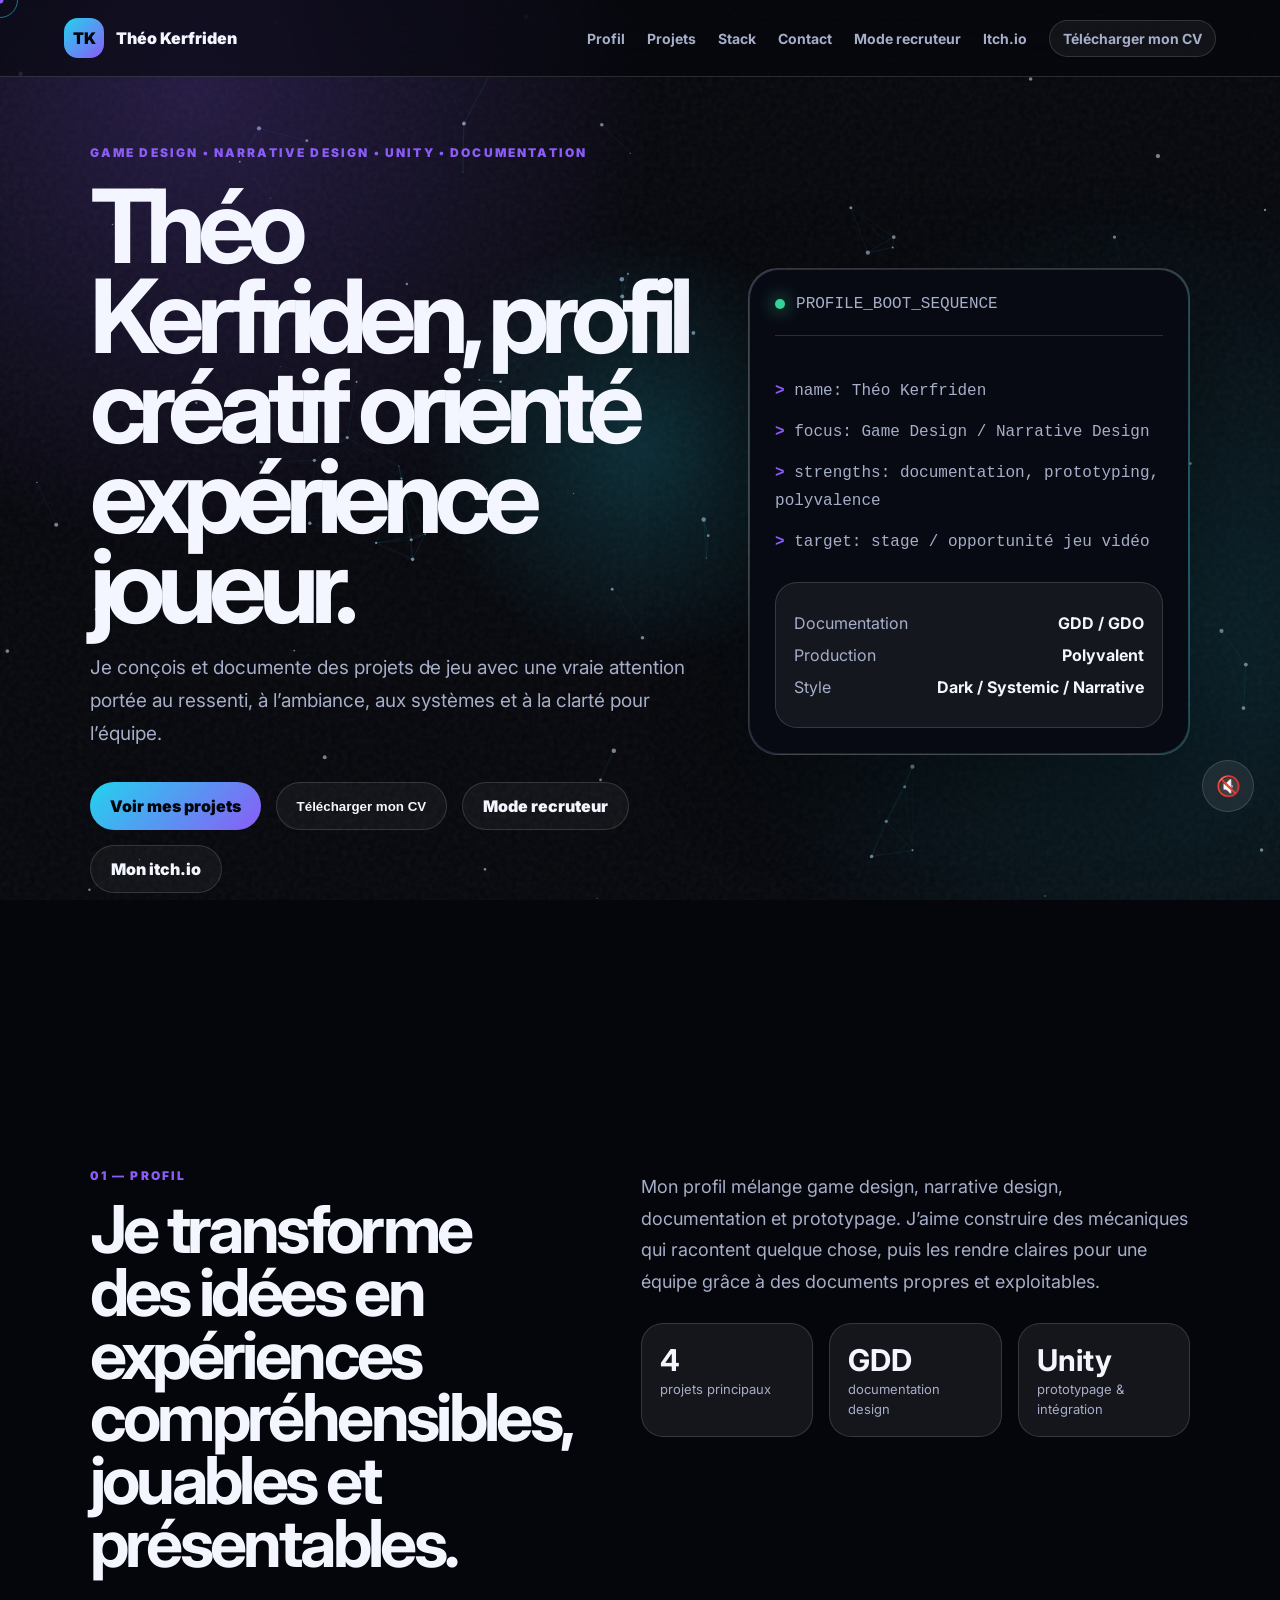
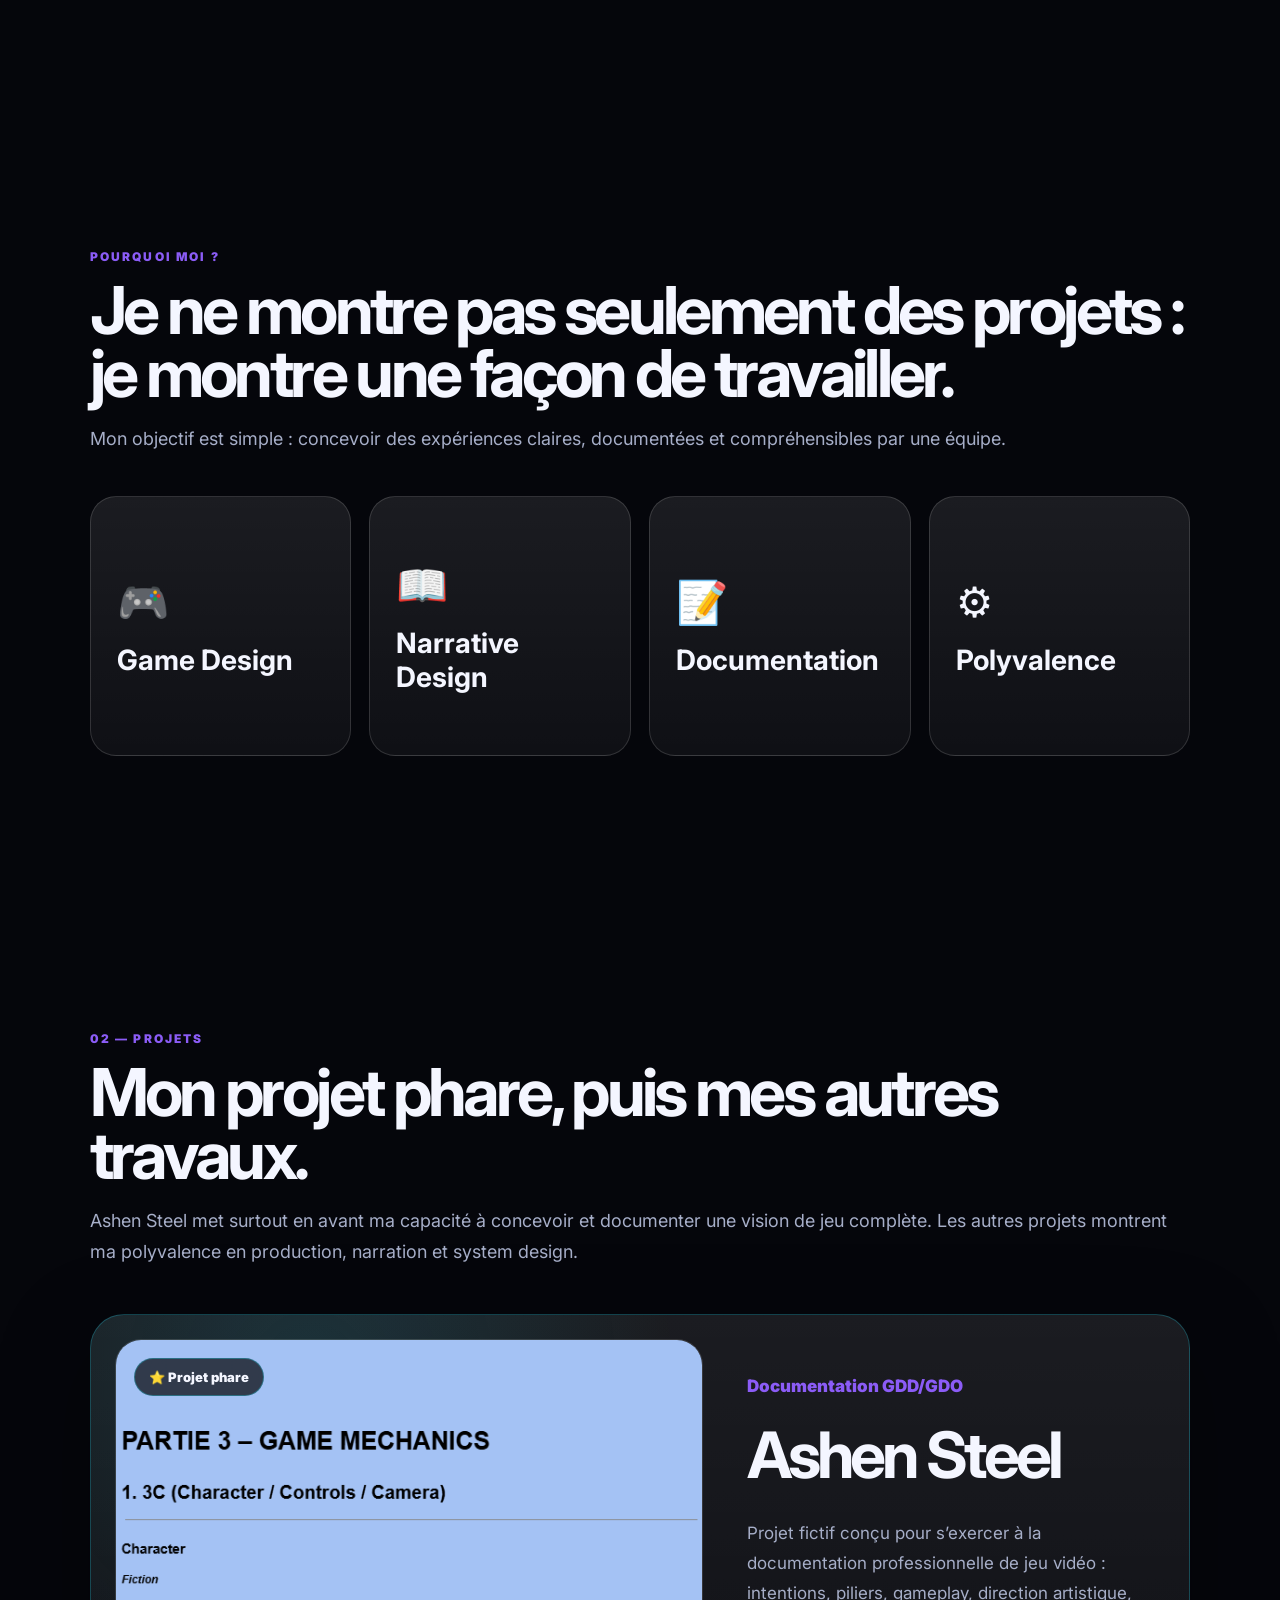
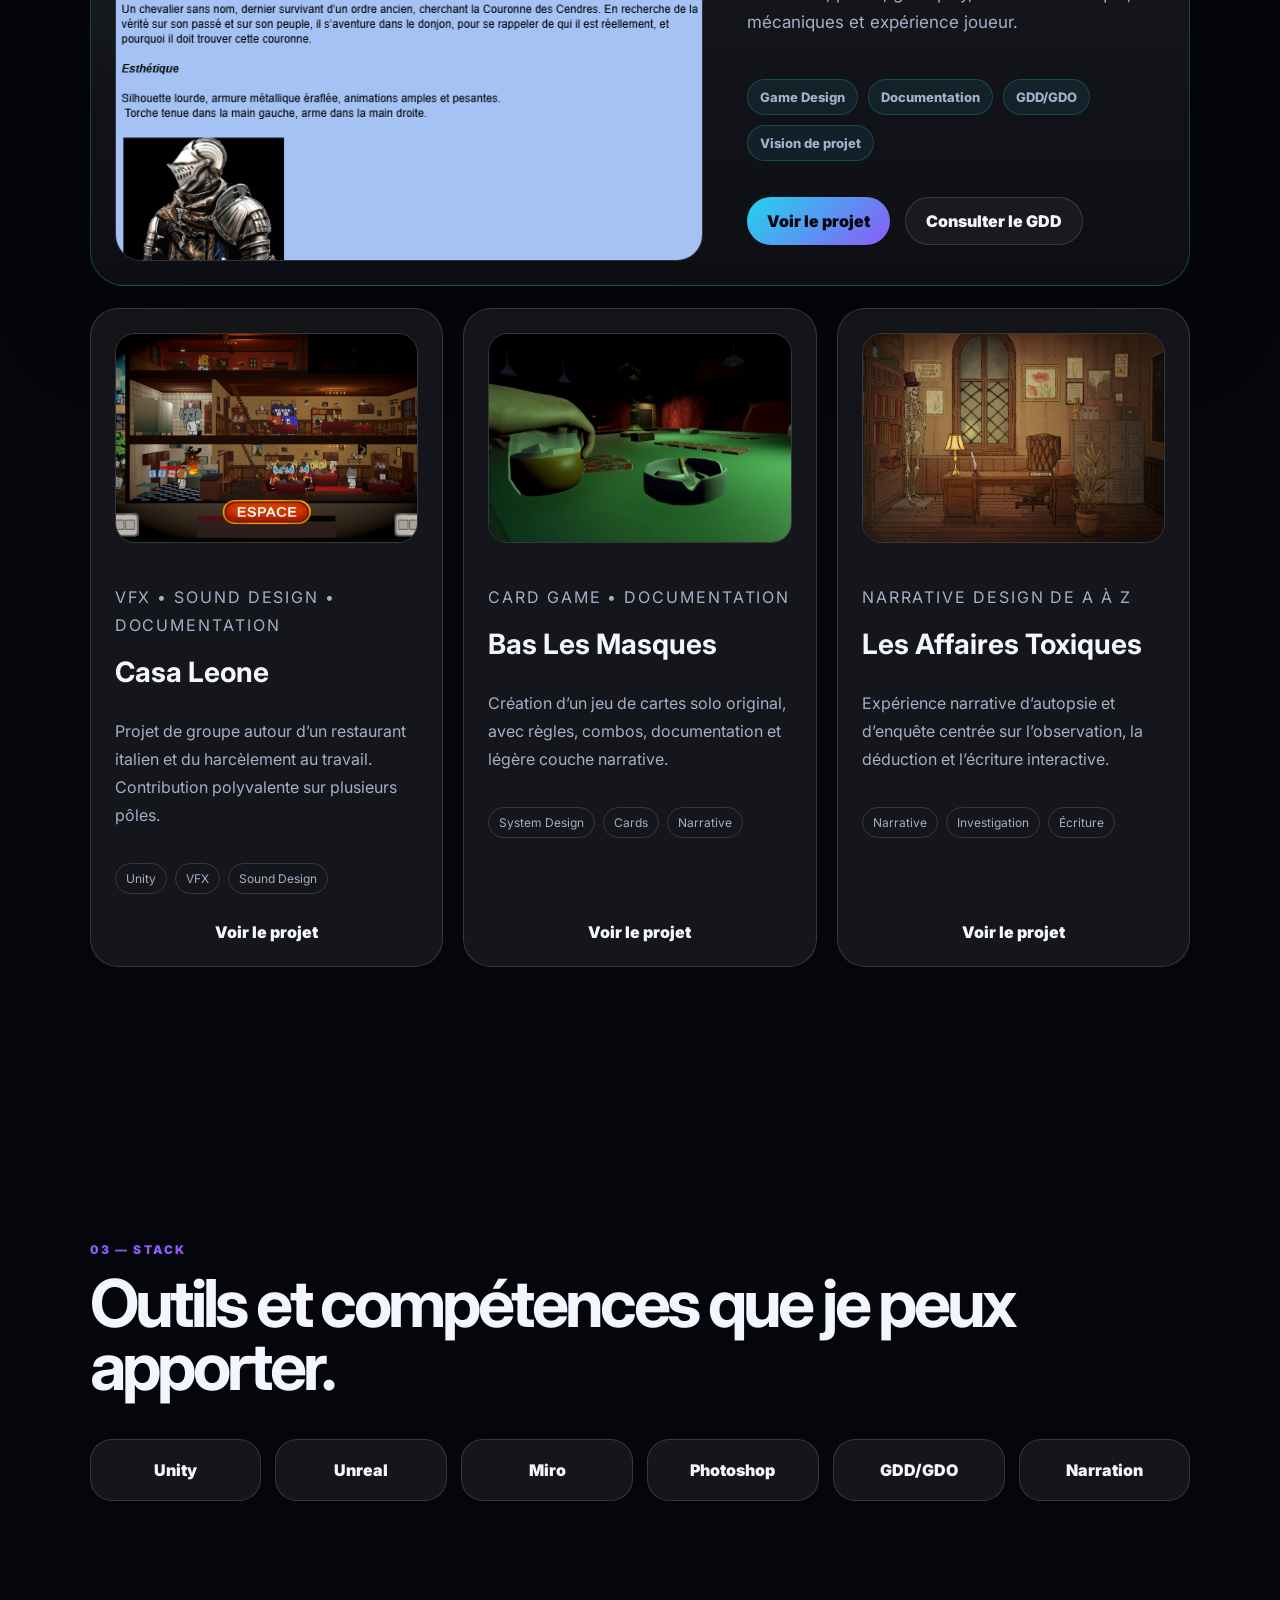
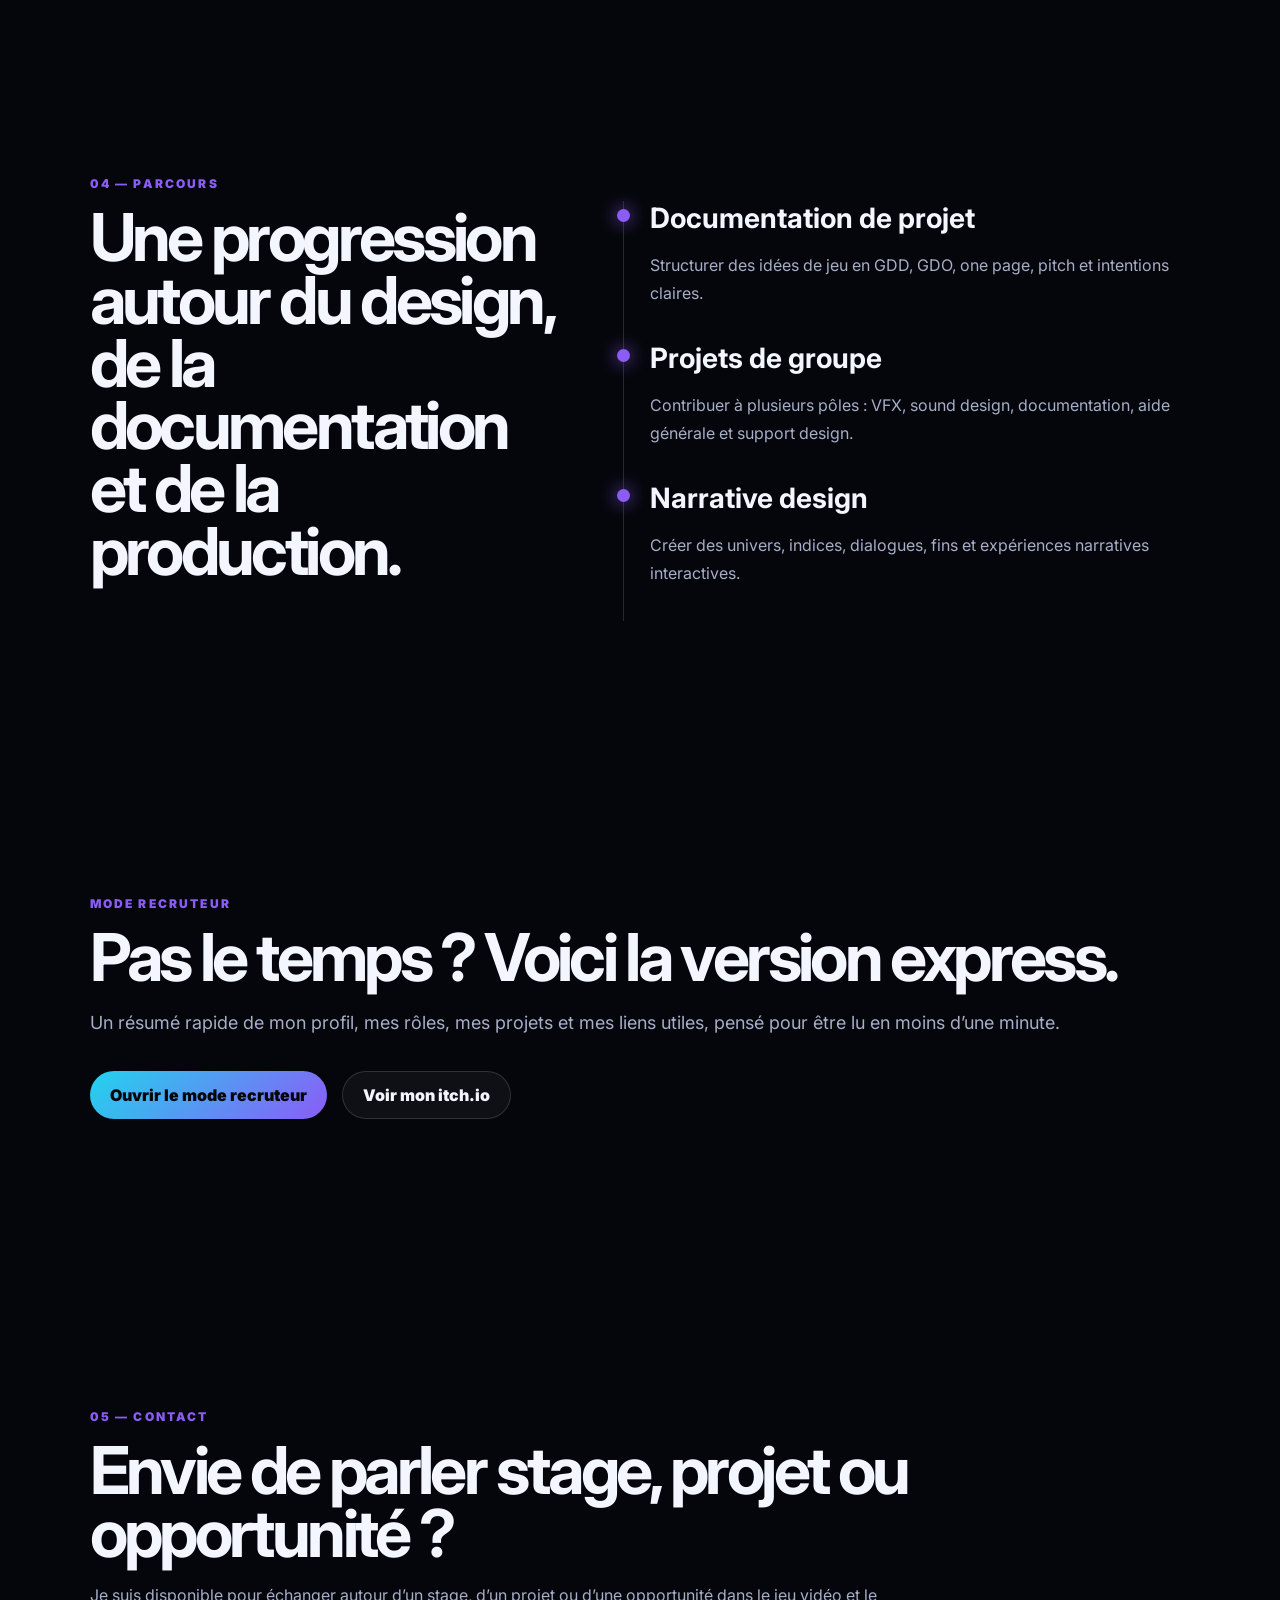
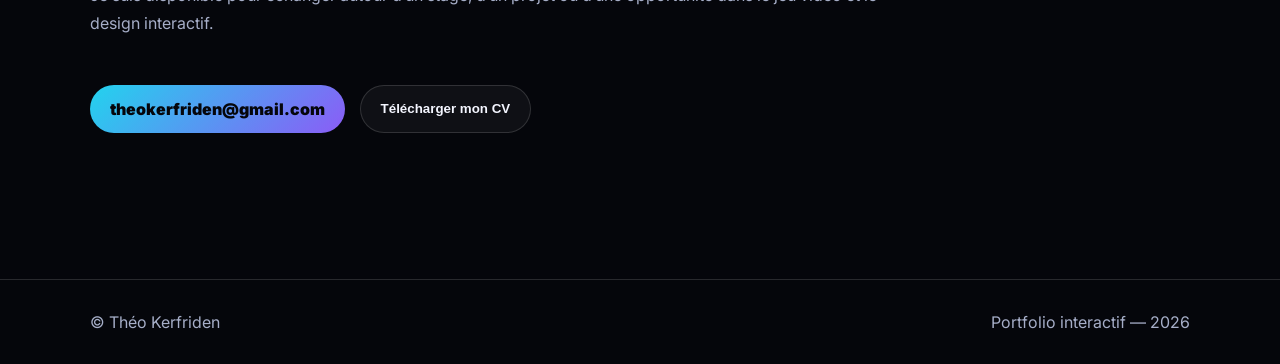
==== index.html @ 624a7104 "Add files via upload" ====
<!DOCTYPE html>
<html lang="fr">
<head>
  <meta charset="UTF-8"/>
  <meta name="viewport" content="width=device-width, initial-scale=1.0"/>
  <title>Théo Kerfriden — Portfolio Game Design</title>
  <link rel="stylesheet" href="style.css"/>
</head>
<body>
  <div class="boot-overlay">
    <div class="boot-box">
      <p class="boot-line">BOOTING PORTFOLIO...</p>
      <p class="boot-line">Loading projects...</p>
      <p class="boot-line">Loading documentation...</p>
      <p class="boot-line">Loading game design...</p>
      <h2>THÉO KERFRIDEN</h2>
    </div>
  </div>
  <canvas id="bg"></canvas><div class="noise"></div><div class="glow"></div>
  <div class="cursor-dot"></div><div class="cursor-ring"></div>
  <header class="navbar">
    <a class="brand" href="#top"><span class="brand-mark">TK</span><span>Théo Kerfriden</span></a>
    <nav>
      <a href="#about">Profil</a>
      <a href="#projects">Projets</a>
      <a href="index.html#stack">Stack</a>
      <a href="#contact">Contact</a>
      <a href="recruiter.html">Mode recruteur</a>
      <a href="https://dearpico.itch.io" target="_blank" rel="noopener">Itch.io</a>
      <a class="cv-pill magnetic" data-cv href="javascript:void(0)">Télécharger mon CV</a>
    </nav>
  </header>
  <main>
<section id="top" class="hero section">
  <div class="reveal">
    <p class="eyebrow">Game Design • Narrative Design • Unity • Documentation</p>
    <h1>Théo Kerfriden, profil créatif orienté expérience joueur.</h1>
    <p class="hero-text">Je conçois et documente des projets de jeu avec une vraie attention portée au ressenti, à l’ambiance, aux systèmes et à la clarté pour l’équipe.</p>
    <div class="actions">
      <a class="btn primary magnetic" href="#projects">Voir mes projets</a>
      <button class="btn ghost magnetic" data-cv>Télécharger mon CV</button>
      <a class="btn ghost magnetic" href="recruiter.html">Mode recruteur</a>
      <a class="btn ghost magnetic" href="https://dearpico.itch.io" target="_blank" rel="noopener">Mon itch.io</a>
    </div>
  </div>
  <aside class="hero-panel reveal">
    <div class="panel-content">
      <div class="panel-head"><span class="status"></span><span>PROFILE_BOOT_SEQUENCE</span></div>
      <div class="terminal">
        <p><b>&gt;</b> name: Théo Kerfriden</p>
        <p><b>&gt;</b> focus: Game Design / Narrative Design</p>
        <p><b>&gt;</b> strengths: documentation, prototyping, polyvalence</p>
        <p><b>&gt;</b> target: stage / opportunité jeu vidéo</p>
      </div>
      <div class="xp-card">
        <div class="xp-row"><span>Documentation</span><strong>GDD / GDO</strong></div>
        <div class="xp-row"><span>Production</span><strong>Polyvalent</strong></div>
        <div class="xp-row"><span>Style</span><strong>Dark / Systemic / Narrative</strong></div>
      </div>
    </div>
  </aside>
</section>

<section id="about" class="section split">
  <div class="reveal">
    <p class="eyebrow">01 — Profil</p>
    <h2>Je transforme des idées en expériences compréhensibles, jouables et présentables.</h2>
  </div>
  <div class="reveal">
    <p class="lead">Mon profil mélange game design, narrative design, documentation et prototypage. J’aime construire des mécaniques qui racontent quelque chose, puis les rendre claires pour une équipe grâce à des documents propres et exploitables.</p>
    <div class="stat-grid">
      <div class="stat"><strong>4</strong><span>projets principaux</span></div>
      <div class="stat"><strong>GDD</strong><span>documentation design</span></div>
      <div class="stat"><strong>Unity</strong><span>prototypage & intégration</span></div>
    </div>
  </div>
</section>


<section id="why-me" class="section">
  <div class="reveal">
    <p class="eyebrow">Pourquoi moi ?</p>
    <h2>Je ne montre pas seulement des projets : je montre une façon de travailler.</h2>
    <p class="lead">Mon objectif est simple : concevoir des expériences claires, documentées et compréhensibles par une équipe.</p>
  </div>

  <div class="why-grid">
    <article class="why-card reveal">
      <div class="why-front"><span>🎮</span><h3>Game Design</h3></div>
      <div class="why-back"><p>J’aime créer des mécaniques qui ont une intention claire et qui produisent une émotion chez le joueur.</p></div>
    </article>

    <article class="why-card reveal">
      <div class="why-front"><span>📖</span><h3>Narrative Design</h3></div>
      <div class="why-back"><p>Je construis des univers, des dialogues et des indices qui accompagnent naturellement la progression du joueur.</p></div>
    </article>

    <article class="why-card reveal">
      <div class="why-front"><span>📝</span><h3>Documentation</h3></div>
      <div class="why-back"><p>Une bonne idée doit pouvoir être comprise par toute une équipe. C’est pour ça que j’accorde beaucoup d’importance aux GDD, GDO et documents clairs.</p></div>
    </article>

    <article class="why-card reveal">
      <div class="why-front"><span>⚙️</span><h3>Polyvalence</h3></div>
      <div class="why-back"><p>Selon les besoins du projet, je peux aider en game design, narrative design, VFX, sound design, documentation ou support général.</p></div>
    </article>
  </div>
</section>


<section id="projects" class="section">
  <div class="reveal">
    <p class="eyebrow">02 — Projets</p>
    <h2>Mon projet phare, puis mes autres travaux.</h2>
    <p class="lead">Ashen Steel met surtout en avant ma capacité à concevoir et documenter une vision de jeu complète. Les autres projets montrent ma polyvalence en production, narration et system design.</p>
  </div>

  <div class="featured-project reveal">
    <div class="featured-img">
      <img src="assets/ashen-steel-real.png" alt="Aperçu Ashen Steel">
      <span class="featured-badge">⭐ Projet phare</span>
    </div>
    <div class="featured-content">
      <p class="project-role">Documentation GDD/GDO</p>
      <h3>Ashen Steel</h3>
      <p>Projet fictif conçu pour s’exercer à la documentation professionnelle de jeu vidéo : intentions, piliers, gameplay, direction artistique, mécaniques et expérience joueur.</p>
      <div class="featured-skills">
        <span>Game Design</span>
        <span>Documentation</span>
        <span>GDD/GDO</span>
        <span>Vision de projet</span>
      </div>
      <div class="actions">
        <a class="btn primary magnetic" href="projects/ashen-steel.html">Voir le projet</a>
        <a class="btn ghost magnetic" href="https://docs.google.com/document/d/1rggPiXTcussLAZMah241ooL0kE-piE_yaTrPBLrkFco/edit?usp=sharing" target="_blank" rel="noopener">Consulter le GDD</a>
      </div>
    </div>
  </div>

  <div class="secondary-project-grid">
    <a class="project-card tilt reveal" href="projects/casa-leone.html">
      <img src="assets/casa-leone-real.png" alt="Aperçu Casa Leone">
      <div class="project-card-body">
        <p class="role">VFX • Sound Design • Documentation</p>
        <h3>Casa Leone</h3>
        <p>Projet de groupe autour d’un restaurant italien et du harcèlement au travail. Contribution polyvalente sur plusieurs pôles.</p>
        <div class="tags"><span>Unity</span><span>VFX</span><span>Sound Design</span></div>
        <span class="btn mini">Voir le projet</span>
      </div>
    </a>

    <a class="project-card tilt reveal" href="projects/bas-les-masques.html">
      <img src="assets/bas-les-masques-real.png" alt="Aperçu Bas Les Masques">
      <div class="project-card-body">
        <p class="role">Card Game • Documentation</p>
        <h3>Bas Les Masques</h3>
        <p>Création d’un jeu de cartes solo original, avec règles, combos, documentation et légère couche narrative.</p>
        <div class="tags"><span>System Design</span><span>Cards</span><span>Narrative</span></div>
        <span class="btn mini">Voir le projet</span>
      </div>
    </a>

    <a class="project-card tilt reveal" href="projects/affaires-toxiques.html">
      <img src="assets/affaires-toxiques-real.png" alt="Aperçu Les Affaires Toxiques">
      <div class="project-card-body">
        <p class="role">Narrative Design de A à Z</p>
        <h3>Les Affaires Toxiques</h3>
        <p>Expérience narrative d’autopsie et d’enquête centrée sur l’observation, la déduction et l’écriture interactive.</p>
        <div class="tags"><span>Narrative</span><span>Investigation</span><span>Écriture</span></div>
        <span class="btn mini">Voir le projet</span>
      </div>
    </a>
  </div>
</section>


<section id="stack" class="section">
  <div class="reveal">
    <p class="eyebrow">03 — Stack</p>
    <h2>Outils et compétences que je peux apporter.</h2>
  </div>
  <div class="stack-grid reveal">
    <div class="stack-item">Unity</div><div class="stack-item">Unreal</div><div class="stack-item">Miro</div>
    <div class="stack-item">Photoshop</div><div class="stack-item">GDD/GDO</div><div class="stack-item">Narration</div>
  </div>
</section>

<section class="section split">
  <div class="reveal">
    <p class="eyebrow">04 — Parcours</p>
    <h2>Une progression autour du design, de la documentation et de la production.</h2>
  </div>
  <div class="timeline reveal">
    <div class="timeline-item"><h3>Documentation de projet</h3><p>Structurer des idées de jeu en GDD, GDO, one page, pitch et intentions claires.</p></div>
    <div class="timeline-item"><h3>Projets de groupe</h3><p>Contribuer à plusieurs pôles : VFX, sound design, documentation, aide générale et support design.</p></div>
    <div class="timeline-item"><h3>Narrative design</h3><p>Créer des univers, indices, dialogues, fins et expériences narratives interactives.</p></div>
  </div>
</section>


<section id="recruiter-preview" class="section recruiter-preview">
  <div class="reveal">
    <p class="eyebrow">Mode recruteur</p>
    <h2>Pas le temps ? Voici la version express.</h2>
    <p class="lead">Un résumé rapide de mon profil, mes rôles, mes projets et mes liens utiles, pensé pour être lu en moins d’une minute.</p>
    <div class="actions">
      <a class="btn primary magnetic" href="recruiter.html">Ouvrir le mode recruteur</a>
      <a class="btn ghost magnetic" href="https://dearpico.itch.io" target="_blank" rel="noopener">Voir mon itch.io</a>
    </div>
  </div>
</section>

<section id="contact" class="section contact reveal">
  <p class="eyebrow">05 — Contact</p>
  <h2>Envie de parler stage, projet ou opportunité ?</h2>
  <p>Je suis disponible pour échanger autour d’un stage, d’un projet ou d’une opportunité dans le jeu vidéo et le design interactif.</p>
  <div class="actions">
    <a class="btn primary magnetic" href="mailto:theokerfriden@gmail.com">theokerfriden@gmail.com</a>
    <button class="btn ghost magnetic" data-cv>Télécharger mon CV</button>
  </div>
</section>
</main>
  <footer class="footer"><span>© Théo Kerfriden</span><span>Portfolio interactif — 2026</span></footer>
  <button class="to-top magnetic" aria-label="Remonter en haut">↑</button>
  <script src="script.js"></script>
</body>
</html>
---- style.css ----
@import url('https://fonts.googleapis.com/css2?family=Inter:wght@400;500;700;800;900&display=swap');

:root{
  --bg:#05060b;
  --text:#f4f6ff;
  --muted:#a6aec8;
  --line:rgba(255,255,255,.14);
  --panel:rgba(255,255,255,.065);
  --panel2:rgba(255,255,255,.105);
  --accent:#8b5cf6;
  --accent2:#22d3ee;
}
*{box-sizing:border-box}
html{scroll-behavior:smooth}
body{
  margin:0;
  background:var(--bg);
  color:var(--text);
  font-family:Inter,system-ui,sans-serif;
  overflow-x:hidden;
}
body.loading main{opacity:0;transform:translateY(10px)}
main{transition:.45s ease}
#bg{position:fixed;inset:0;z-index:-3}
.noise{position:fixed;inset:0;z-index:-2;pointer-events:none;background-image:url("data:image/svg+xml,%3Csvg viewBox='0 0 200 200' xmlns='http://www.w3.org/2000/svg'%3E%3Cfilter id='n'%3E%3CfeTurbulence type='fractalNoise' baseFrequency='.85' numOctaves='3' stitchTiles='stitch'/%3E%3C/filter%3E%3Crect width='200' height='200' filter='url(%23n)' opacity='.35'/%3E%3C/svg%3E");opacity:.16;mix-blend-mode:screen}
.glow{position:fixed;inset:0;z-index:-1;pointer-events:none;background:radial-gradient(circle at var(--mx,50%) var(--my,50%),rgba(34,211,238,.18),transparent 28%),radial-gradient(circle at 15% 10%,rgba(139,92,246,.23),transparent 35%),radial-gradient(circle at 90% 70%,rgba(34,211,238,.14),transparent 35%)}
.cursor-dot,.cursor-ring{position:fixed;top:0;left:0;z-index:1000;pointer-events:none;transform:translate(-50%,-50%)}
.cursor-dot{width:7px;height:7px;border-radius:50%;background:var(--accent2)}
.cursor-ring{width:36px;height:36px;border-radius:50%;border:1px solid rgba(34,211,238,.55);transition:width .2s,height .2s,background .2s,border .2s}
.navbar{
  position:fixed;top:0;left:0;right:0;z-index:50;
  display:flex;justify-content:space-between;align-items:center;
  padding:18px clamp(20px,5vw,80px);
  background:rgba(5,6,11,.56);
  border-bottom:1px solid var(--line);
  backdrop-filter:blur(18px)
}
.brand{display:flex;align-items:center;gap:12px;font-weight:900;text-decoration:none;color:var(--text)}
.brand-mark{width:40px;height:40px;border-radius:14px;display:grid;place-items:center;background:linear-gradient(135deg,var(--accent),var(--accent2));color:#05060b}
.navbar nav{display:flex;gap:22px;align-items:center}
.navbar nav a{color:var(--muted);text-decoration:none;font-size:14px;font-weight:700}
.navbar nav a:hover{color:var(--text)}
.cv-pill{border:1px solid var(--line);border-radius:999px;padding:9px 13px!important;background:rgba(255,255,255,.05)}
.section{padding:130px clamp(20px,7vw,110px)}
.hero{min-height:100vh;display:grid;grid-template-columns:1.15fr .85fr;gap:60px;align-items:center;perspective:1200px}
.eyebrow{color:var(--accent2);letter-spacing:.18em;text-transform:uppercase;font-size:12px;font-weight:900}
h1{font-size:clamp(48px,8vw,108px);line-height:.88;letter-spacing:-.08em;margin:18px 0}
h2{font-size:clamp(34px,5.2vw,66px);line-height:.95;letter-spacing:-.055em;margin:0}
h3{font-size:28px;margin:0 0 12px}
p{color:var(--muted);line-height:1.75}
.hero-text{max-width:760px;font-size:19px}
.actions{display:flex;gap:15px;flex-wrap:wrap;margin-top:32px}
.btn{
  appearance:none;border:0;cursor:pointer;
  display:inline-flex;align-items:center;justify-content:center;gap:10px;
  min-height:48px;padding:13px 20px;border-radius:999px;
  text-decoration:none;font-weight:900;transition:.25s ease;
}
.btn.primary{background:linear-gradient(135deg,var(--accent),var(--accent2));color:#05060b}
.btn.ghost{border:1px solid var(--line);color:var(--text);background:rgba(255,255,255,.045)}
.btn:hover{transform:translateY(-3px)}
.hero-panel,.glass{
  border:1px solid var(--line);background:linear-gradient(180deg,rgba(255,255,255,.105),rgba(255,255,255,.045));
  box-shadow:0 30px 90px rgba(0,0,0,.42);backdrop-filter:blur(18px);border-radius:30px
}
.hero-panel{position:relative;overflow:hidden;padding:26px;min-height:430px;transform-style:preserve-3d}
.hero-panel:before{content:"";position:absolute;inset:-70%;background:conic-gradient(transparent,rgba(34,211,238,.27),transparent,rgba(139,92,246,.28),transparent);animation:spin 9s linear infinite}
.hero-panel:after{content:"";position:absolute;inset:1px;border-radius:29px;background:#080a13}
.panel-content{position:relative;z-index:2}
.panel-head{display:flex;align-items:center;gap:11px;border-bottom:1px solid var(--line);padding-bottom:22px;color:var(--muted);font-family:ui-monospace,monospace}
.status{width:10px;height:10px;border-radius:50%;background:#34d399;box-shadow:0 0 18px #34d399}
.terminal{padding-top:28px;font-family:ui-monospace,monospace}
.terminal p{margin:13px 0}.terminal b{color:var(--accent2)}
.xp-card{margin-top:26px;padding:18px;border-radius:22px;background:rgba(255,255,255,.055);border:1px solid var(--line)}
.xp-row{display:flex;justify-content:space-between;gap:20px;margin:12px 0;color:var(--muted)}
.xp-row strong{color:var(--text)}
.split{display:grid;grid-template-columns:.9fr 1.1fr;gap:70px;align-items:start}
.lead{font-size:18px}
.stat-grid{display:grid;grid-template-columns:repeat(3,1fr);gap:16px;margin-top:26px}
.stat{padding:18px;border-radius:22px;border:1px solid var(--line);background:var(--panel)}
.stat strong{font-size:30px;display:block}.stat span{color:var(--muted);font-size:13px}
.project-grid{display:grid;grid-template-columns:repeat(4,1fr);gap:20px;margin-top:46px}
.project-card{position:relative;overflow:hidden;min-height:430px;padding:24px;border-radius:28px;border:1px solid var(--line);background:var(--panel);text-decoration:none;color:var(--text);transition:.25s ease;transform-style:preserve-3d}
.project-card:hover{background:var(--panel2);border-color:rgba(34,211,238,.45)}
.project-card img{width:100%;height:145px;object-fit:cover;border-radius:20px;border:1px solid var(--line);margin-bottom:20px}
.project-role{color:var(--accent2);font-size:13px;font-weight:900}
.tags{display:flex;gap:8px;flex-wrap:wrap;margin-top:18px}
.tags span{font-size:12px;border:1px solid var(--line);padding:7px 10px;border-radius:999px;color:var(--muted)}
.stack-grid{display:grid;grid-template-columns:repeat(6,1fr);gap:14px;margin-top:42px}
.stack-item{padding:20px;border:1px solid var(--line);border-radius:22px;background:var(--panel);text-align:center;font-weight:900}
.timeline{margin-top:40px;border-left:1px solid var(--line);padding-left:26px}
.timeline-item{position:relative;margin:0 0 34px}.timeline-item:before{content:"";position:absolute;left:-33px;top:8px;width:13px;height:13px;border-radius:50%;background:var(--accent2);box-shadow:0 0 18px var(--accent2)}
.contact{min-height:70vh;display:flex;flex-direction:column;align-items:flex-start;justify-content:center;max-width:1000px}
.footer{display:flex;justify-content:space-between;gap:20px;padding:32px clamp(20px,7vw,110px);border-top:1px solid var(--line);color:var(--muted)}
.reveal{opacity:0;transform:translateY(28px);transition:opacity .75s ease,transform .75s ease}.reveal.visible{opacity:1;transform:translateY(0)}
.toast{position:fixed;left:50%;bottom:28px;z-index:2000;transform:translate(-50%,20px);opacity:0;background:#0b1020;border:1px solid var(--line);box-shadow:0 20px 60px rgba(0,0,0,.45);padding:14px 18px;border-radius:999px;color:var(--text);transition:.3s ease}.toast.show{opacity:1;transform:translate(-50%,0)}
.project-hero{min-height:88vh;display:grid;grid-template-columns:.9fr 1.1fr;gap:48px;align-items:center;padding-top:140px}
.project-hero img{width:100%;border-radius:32px;border:1px solid var(--line);box-shadow:0 30px 90px rgba(0,0,0,.42)}
.back{color:var(--muted);text-decoration:none;font-weight:800}
.info-grid{display:grid;grid-template-columns:.8fr 1.2fr;gap:30px;margin-top:38px}
.info-box{padding:24px;border-radius:26px;border:1px solid var(--line);background:var(--panel)}
.list{display:grid;gap:12px;margin:0;padding:0;list-style:none}.list li{padding:14px;border-radius:16px;background:rgba(255,255,255,.045);color:var(--muted);border:1px solid rgba(255,255,255,.09)}
.gallery{display:grid;grid-template-columns:repeat(3,1fr);gap:18px;margin-top:36px}.gallery img{width:100%;border-radius:24px;border:1px solid var(--line);cursor:pointer;transition:.2s}.gallery img:hover{transform:translateY(-4px);filter:brightness(1.15)}
.lightbox{position:fixed;inset:0;z-index:3000;background:rgba(0,0,0,.82);display:none;place-items:center;padding:30px}.lightbox.show{display:grid}.lightbox img{max-width:min(1100px,96vw);max-height:86vh;border-radius:26px;border:1px solid var(--line)}
@keyframes spin{to{transform:rotate(360deg)}}
@media(max-width:1050px){.hero,.split,.project-hero,.info-grid{grid-template-columns:1fr}.project-grid{grid-template-columns:repeat(2,1fr)}.stack-grid{grid-template-columns:repeat(3,1fr)}}
@media(max-width:680px){.navbar{position:absolute}.navbar nav{display:none}.section{padding:95px 20px}.project-grid,.stack-grid,.gallery,.stat-grid{grid-template-columns:1fr}.cursor-dot,.cursor-ring{display:none}.footer{flex-direction:column}h1{font-size:48px}}


/* V3 — stronger scroll entrance + back-to-top button */
.section:not(.hero){
  overflow:hidden;
}

.reveal{
  opacity:0;
  transform:translateY(70px) scale(.985);
  filter:blur(8px);
  transition:
    opacity .9s cubic-bezier(.16,1,.3,1),
    transform .9s cubic-bezier(.16,1,.3,1),
    filter .9s cubic-bezier(.16,1,.3,1);
  transition-delay:var(--delay,0ms);
}

.reveal.visible{
  opacity:1;
  transform:translateY(0) scale(1);
  filter:blur(0);
}

.project-card.reveal:nth-child(2),
.stack-item:nth-child(2){--delay:80ms}
.project-card.reveal:nth-child(3),
.stack-item:nth-child(3){--delay:160ms}
.project-card.reveal:nth-child(4),
.stack-item:nth-child(4){--delay:240ms}

.to-top{
  position:fixed;
  right:26px;
  bottom:26px;
  z-index:1200;
  width:52px;
  height:52px;
  border-radius:999px;
  border:1px solid var(--line);
  background:linear-gradient(135deg,rgba(139,92,246,.92),rgba(34,211,238,.92));
  color:#05060b;
  font-size:24px;
  font-weight:900;
  cursor:pointer;
  box-shadow:0 18px 45px rgba(0,0,0,.38);
  opacity:0;
  pointer-events:none;
  transform:translateY(18px) scale(.88);
  transition:opacity .25s ease, transform .25s ease, filter .25s ease;
}

.to-top.show{
  opacity:1;
  pointer-events:auto;
  transform:translateY(0) scale(1);
}

.to-top:hover{
  filter:brightness(1.15);
}

@media(max-width:680px){
  .to-top{
    right:18px;
    bottom:18px;
    width:48px;
    height:48px;
  }
}


/* V4 — boot, recruiter mode, docs, stronger project visuals */
.boot-overlay{
  position:fixed;
  inset:0;
  z-index:5000;
  display:grid;
  place-items:center;
  background:#05060b;
  animation:bootOut .8s ease 2.8s forwards;
}
.boot-box{
  width:min(620px,90vw);
  padding:34px;
  border:1px solid var(--line);
  border-radius:28px;
  background:rgba(255,255,255,.055);
  box-shadow:0 30px 90px rgba(0,0,0,.55);
  font-family:ui-monospace,monospace;
}
.boot-line{
  margin:10px 0;
  opacity:0;
  color:var(--accent2);
  animation:lineIn .35s ease forwards;
}
.boot-line:nth-child(2){animation-delay:.35s}
.boot-line:nth-child(3){animation-delay:.7s}
.boot-line:nth-child(4){animation-delay:1.05s}
.boot-box h2{
  margin-top:22px;
  opacity:0;
  animation:lineIn .5s ease 1.45s forwards;
}
@keyframes lineIn{to{opacity:1;transform:translateY(0)}from{opacity:0;transform:translateY(8px)}}
@keyframes bootOut{to{opacity:0;visibility:hidden;pointer-events:none}}

.project-card img{
  height:175px;
  filter:saturate(1.08) contrast(1.04);
}
.project-card:before,.mini-card:before{
  content:"";
  position:absolute;
  inset:0;
  background:radial-gradient(circle at var(--card-x,50%) var(--card-y,50%),rgba(255,255,255,.18),transparent 32%);
  opacity:0;
  transition:.2s;
  pointer-events:none;
}
.project-card:hover:before,.mini-card:hover:before{opacity:1}

.doc-grid{
  display:grid;
  grid-template-columns:repeat(2,minmax(0,1fr));
  gap:18px;
  margin-top:30px;
}
.doc-card{
  border:1px solid var(--line);
  background:var(--panel);
  border-radius:24px;
  padding:24px;
  text-decoration:none;
  color:var(--text);
  display:flex;
  flex-direction:column;
  gap:8px;
  align-items:flex-start;
  transition:.25s ease;
}
.doc-card span{font-size:34px}
.doc-card small{color:var(--muted)}
.doc-card:hover{transform:translateY(-4px);border-color:rgba(34,211,238,.45);background:var(--panel2)}
.doc-card.disabled{cursor:not-allowed;opacity:.65}

.recruiter-preview{
  min-height:55vh;
  display:flex;
  align-items:center;
}

.recruiter-page{
  padding-top:150px;
}
.recruiter-grid{
  display:grid;
  grid-template-columns:1fr 1fr;
  gap:24px;
  margin-top:44px;
}
.mini-projects{
  display:grid;
  grid-template-columns:repeat(4,1fr);
  gap:18px;
  margin-top:34px;
}
.mini-card{
  position:relative;
  overflow:hidden;
  border:1px solid var(--line);
  border-radius:24px;
  background:var(--panel);
  text-decoration:none;
  color:var(--text);
  transition:.25s ease;
}
.mini-card img{
  width:100%;
  height:150px;
  object-fit:cover;
  display:block;
}
.mini-card span{
  display:block;
  padding:16px;
  font-weight:900;
}
.mini-card:hover{
  transform:translateY(-5px);
  border-color:rgba(34,211,238,.45);
}

.sound-toggle{
  position:fixed;
  right:26px;
  bottom:88px;
  z-index:1200;
  width:52px;
  height:52px;
  border-radius:999px;
  border:1px solid var(--line);
  background:rgba(255,255,255,.08);
  color:var(--text);
  font-size:20px;
  cursor:pointer;
  backdrop-filter:blur(16px);
}

.egg{
  position:fixed;
  left:50%;
  top:24px;
  transform:translateX(-50%) translateY(-20px);
  z-index:2500;
  opacity:0;
  pointer-events:none;
  background:#0b1020;
  border:1px solid var(--line);
  border-radius:999px;
  padding:13px 18px;
  color:var(--text);
  box-shadow:0 20px 60px rgba(0,0,0,.45);
  transition:.3s ease;
}
.egg.show{opacity:1;transform:translateX(-50%) translateY(0)}

@media(max-width:1050px){
  .recruiter-grid,.mini-projects{grid-template-columns:1fr 1fr}
}
@media(max-width:680px){
  .doc-grid,.recruiter-grid,.mini-projects{grid-template-columns:1fr}
  .sound-toggle{right:18px;bottom:78px;width:48px;height:48px}
}


/* V4.1 — boot animation only once per browser session */
.boot-overlay.skip{
  display:none !important;
}


/* Simple V5 — clean selling portfolio */
:root{
  --accent:#22D3EE;
  --accent2:#8B5CF6;
}

.why-grid{
  display:grid;
  grid-template-columns:repeat(4,1fr);
  gap:18px;
  margin-top:42px;
}

.why-card{
  position:relative;
  min-height:260px;
  perspective:1000px;
  border:0;
  background:transparent;
}

.why-front,
.why-back{
  position:absolute;
  inset:0;
  border:1px solid var(--line);
  border-radius:26px;
  background:linear-gradient(180deg,rgba(255,255,255,.09),rgba(255,255,255,.045));
  backface-visibility:hidden;
  transition:transform .65s cubic-bezier(.16,1,.3,1), border-color .25s ease, background .25s ease;
  display:flex;
  flex-direction:column;
  justify-content:center;
  padding:26px;
}

.why-front span{
  font-size:42px;
  margin-bottom:16px;
}

.why-front h3{
  margin:0;
}

.why-back{
  transform:rotateY(180deg);
  background:linear-gradient(180deg,rgba(139,92,246,.11),rgba(255,255,255,.05));
}

.why-back p{
  color:var(--text);
  font-size:16px;
}

.why-card:hover .why-front{
  transform:rotateY(180deg);
  border-color:rgba(34,211,238,.45);
}

.why-card:hover .why-back{
  transform:rotateY(360deg);
  border-color:rgba(34,211,238,.45);
}

.gdd-premium{
  display:grid;
  grid-template-columns:1.2fr .8fr;
  gap:24px;
  align-items:center;
  border:1px solid rgba(214,179,106,.32);
  border-radius:32px;
  padding:34px;
  background:
    radial-gradient(circle at 15% 20%,rgba(34,211,238,.16),transparent 34%),
    linear-gradient(180deg,rgba(255,255,255,.09),rgba(255,255,255,.04));
}

.premium-doc{
  min-height:220px;
  justify-content:center;
  background:rgba(34,211,238,.08);
  border-color:rgba(214,179,106,.35);
}

.premium-doc strong{
  font-size:24px;
}

.project-skills .info-box,
.more-on-itch .reveal{
  border:1px solid var(--line);
  border-radius:28px;
  padding:28px;
  background:var(--panel);
}

.more-on-itch{
  min-height:45vh;
}

.project-docs .doc-grid{
  margin-bottom:0;
}

.gallery,
.lightbox{
  display:none !important;
}

@media(max-width:1050px){
  .why-grid,
  .gdd-premium{
    grid-template-columns:1fr 1fr;
  }
}

@media(max-width:680px){
  .why-grid,
  .gdd-premium{
    grid-template-columns:1fr;
  }
}

.project-card{
transition:.3s ease;
}
.project-card:hover{
transform:translateY(-8px);
box-shadow:0 25px 70px rgba(0,0,0,.45);
border-color:rgba(34,211,238,.35);
}
.project-card img{
height:220px;
}
.project-card-body{
display:flex;
flex-direction:column;
height:calc(100% - 220px);
}
.project-card .mini{
margin-top:auto;
}
.role{
text-transform:uppercase;
letter-spacing:.12em;
}


/* V5.2 — featured Ashen Steel project layout */
.featured-project{
  display:grid;
  grid-template-columns:1.15fr .85fr;
  gap:28px;
  margin-top:46px;
  border:1px solid rgba(34,211,238,.26);
  border-radius:34px;
  background:
    radial-gradient(circle at 20% 10%,rgba(34,211,238,.13),transparent 36%),
    linear-gradient(180deg,rgba(255,255,255,.09),rgba(255,255,255,.04));
  padding:24px;
  box-shadow:0 30px 90px rgba(0,0,0,.35);
  overflow:hidden;
}

.featured-img{
  position:relative;
  min-height:430px;
  border-radius:26px;
  overflow:hidden;
  border:1px solid var(--line);
}

.featured-img img{
  width:100%;
  height:100%;
  object-fit:cover;
  display:block;
  transition:transform .45s ease, filter .45s ease;
}

.featured-project:hover .featured-img img{
  transform:scale(1.04);
  filter:saturate(1.12) contrast(1.05);
}

.featured-badge{
  position:absolute;
  top:18px;
  left:18px;
  display:inline-flex;
  align-items:center;
  gap:8px;
  padding:10px 14px;
  border-radius:999px;
  background:rgba(5,6,11,.72);
  border:1px solid rgba(34,211,238,.34);
  backdrop-filter:blur(14px);
  color:var(--text);
  font-weight:900;
  font-size:13px;
}

.featured-content{
  display:flex;
  flex-direction:column;
  justify-content:center;
  padding:16px;
}

.featured-content h3{
  font-size:clamp(42px,5vw,72px);
  line-height:.9;
  letter-spacing:-.06em;
  margin:8px 0 18px;
}

.featured-content p{
  font-size:17px;
}

.featured-skills{
  display:flex;
  flex-wrap:wrap;
  gap:10px;
  margin:24px 0 4px;
}

.featured-skills span{
  padding:9px 12px;
  border-radius:999px;
  background:rgba(34,211,238,.08);
  border:1px solid rgba(34,211,238,.22);
  color:var(--muted);
  font-size:13px;
  font-weight:800;
}

.secondary-project-grid{
  display:grid;
  grid-template-columns:repeat(3,1fr);
  gap:20px;
  margin-top:22px;
}

.secondary-project-grid .project-card{
  min-height:500px;
}

.secondary-project-grid .project-card img{
  height:210px;
}

@media(max-width:1050px){
  .featured-project{
    grid-template-columns:1fr;
  }
  .featured-img{
    min-height:320px;
  }
  .secondary-project-grid{
    grid-template-columns:1fr;
  }
}
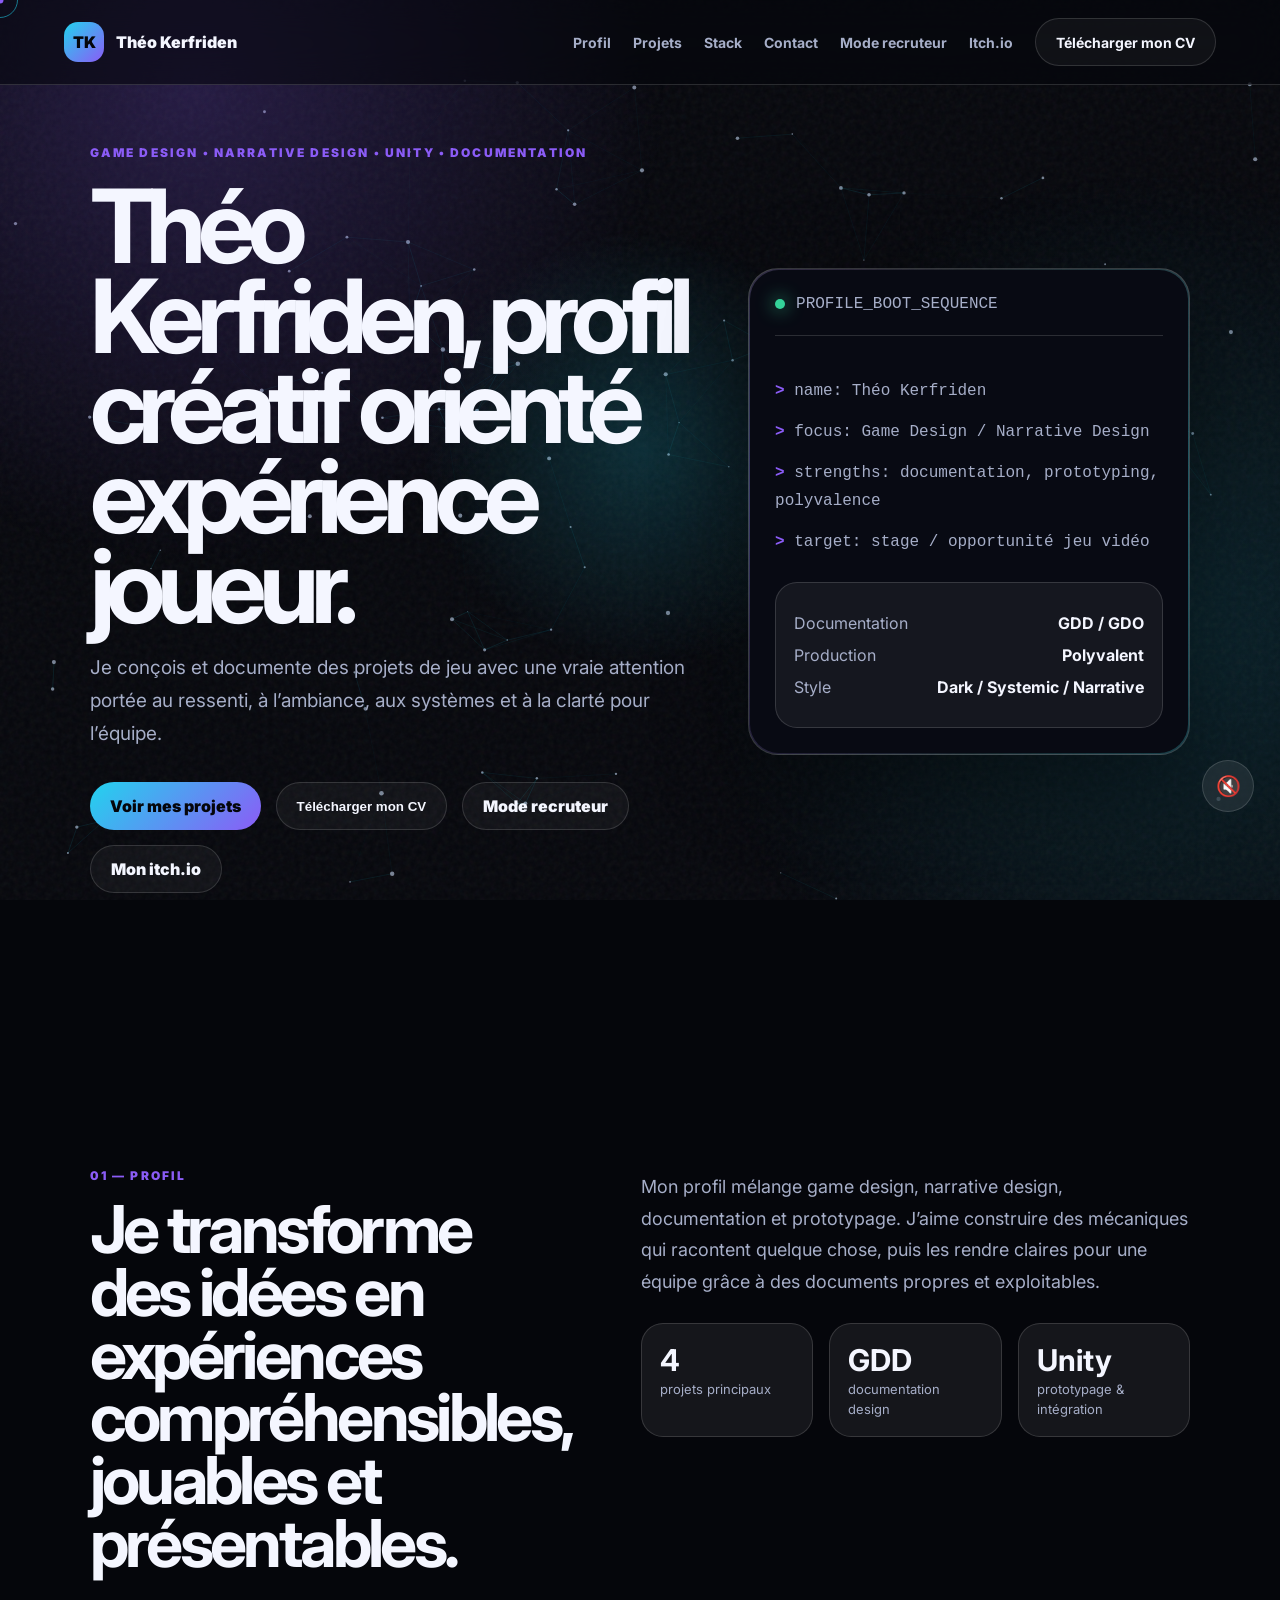
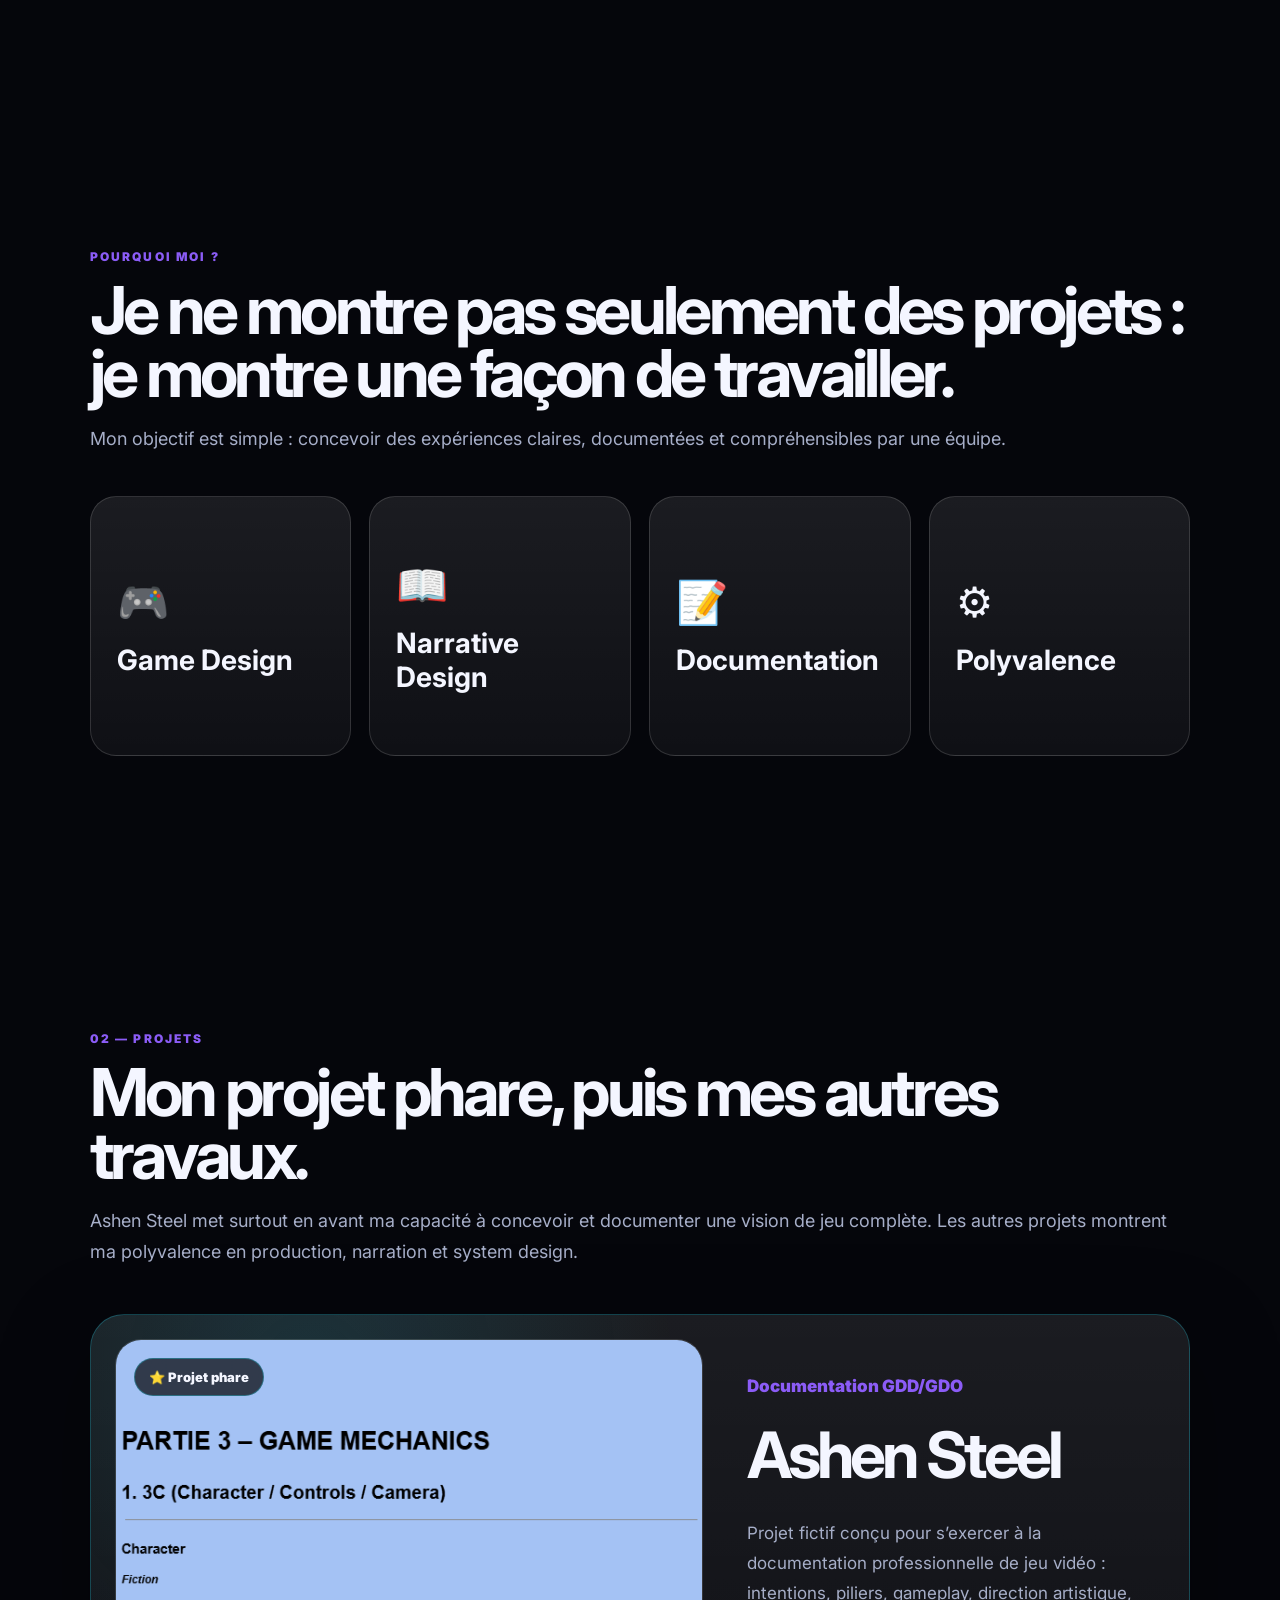
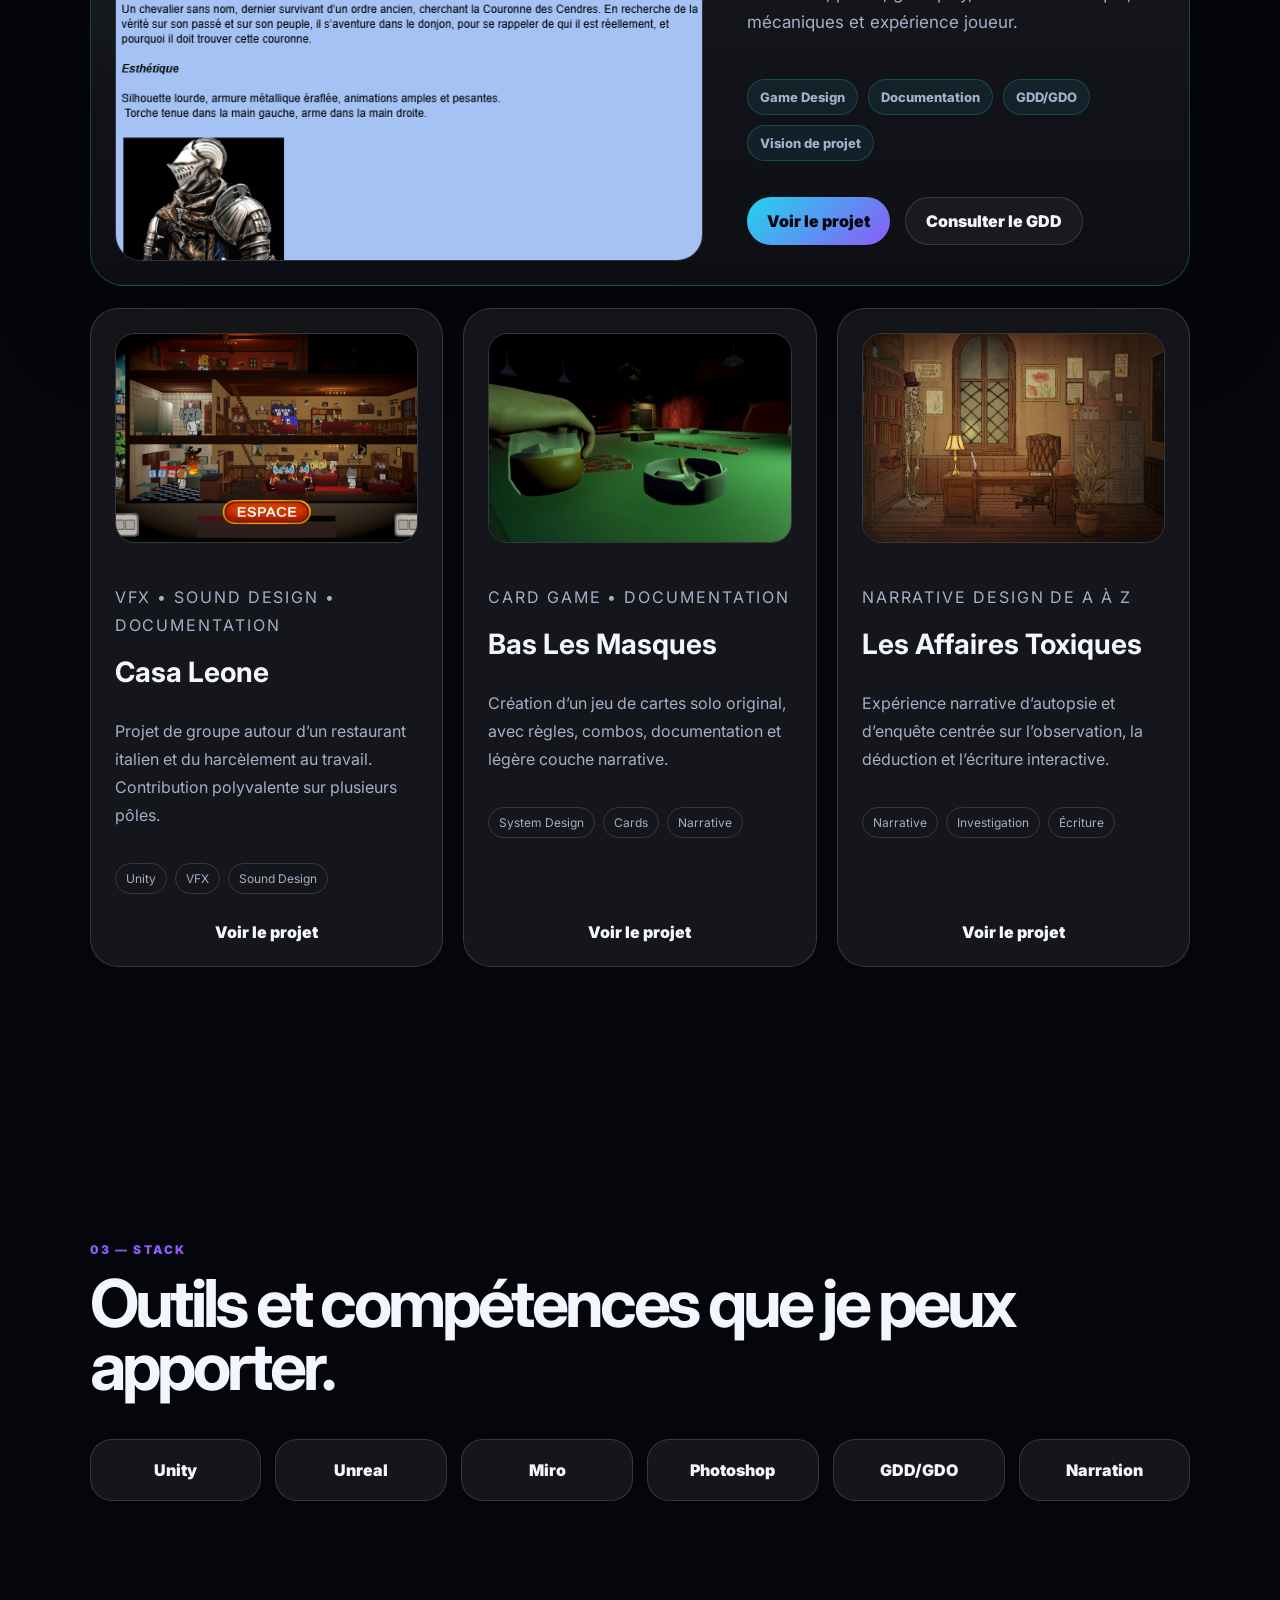
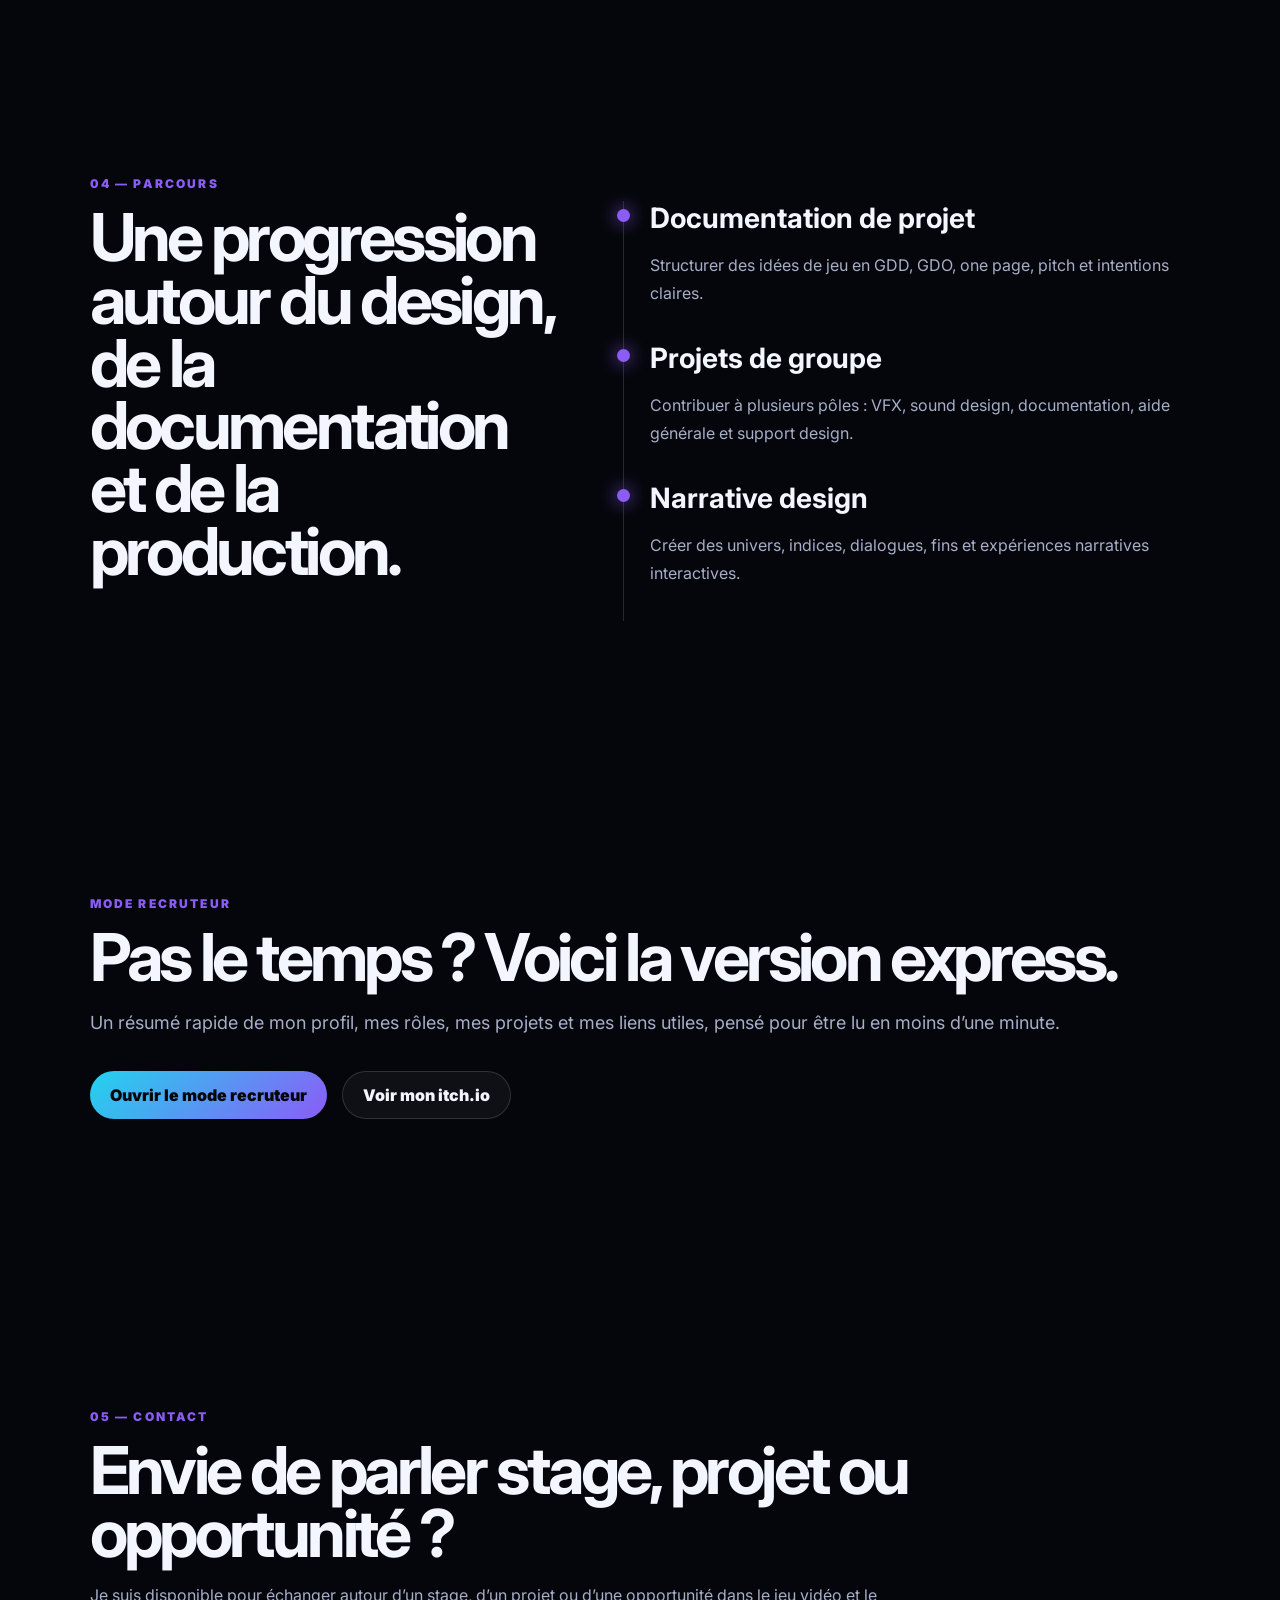
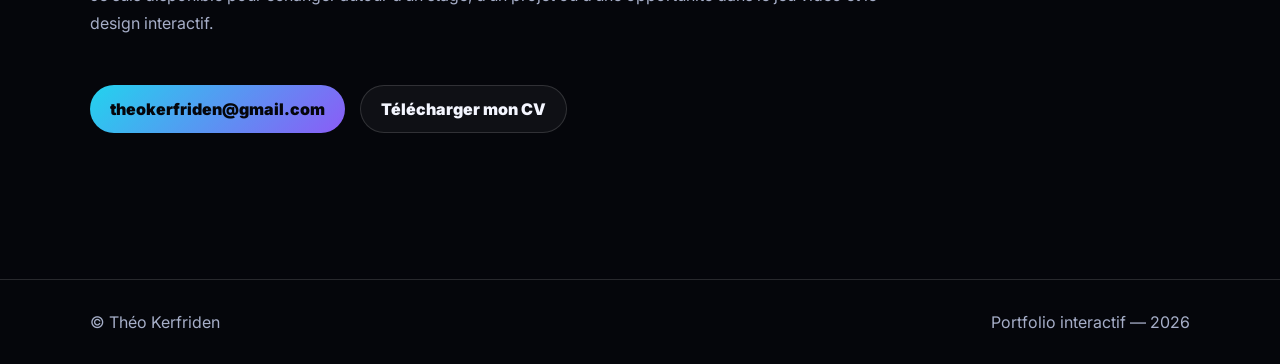
==== commit 8d0d79ea: "Update index.html" ====
--- a/index.html
+++ b/index.html
@@ -27,7 +27,11 @@
       <a href="#contact">Contact</a>
       <a href="recruiter.html">Mode recruteur</a>
       <a href="https://dearpico.itch.io" target="_blank" rel="noopener">Itch.io</a>
-      <a class="cv-pill magnetic" data-cv href="javascript:void(0)">Télécharger mon CV</a>
+      <a class="btn ghost magnetic"
+   href="cv-theo-kerfriden.pdf"
+   download>
+   Télécharger mon CV
+</a>
     </nav>
   </header>
   <main>
@@ -216,7 +220,11 @@
   <p>Je suis disponible pour échanger autour d’un stage, d’un projet ou d’une opportunité dans le jeu vidéo et le design interactif.</p>
   <div class="actions">
     <a class="btn primary magnetic" href="mailto:theokerfriden@gmail.com">theokerfriden@gmail.com</a>
-    <button class="btn ghost magnetic" data-cv>Télécharger mon CV</button>
+    <a class="btn ghost magnetic"
+   href="cv-theo-kerfriden.pdf"
+   download>
+   Télécharger mon CV
+</a>
   </div>
 </section>
 </main>
@@ -224,4 +232,4 @@
   <button class="to-top magnetic" aria-label="Remonter en haut">↑</button>
   <script src="script.js"></script>
 </body>
-</html>+</html>
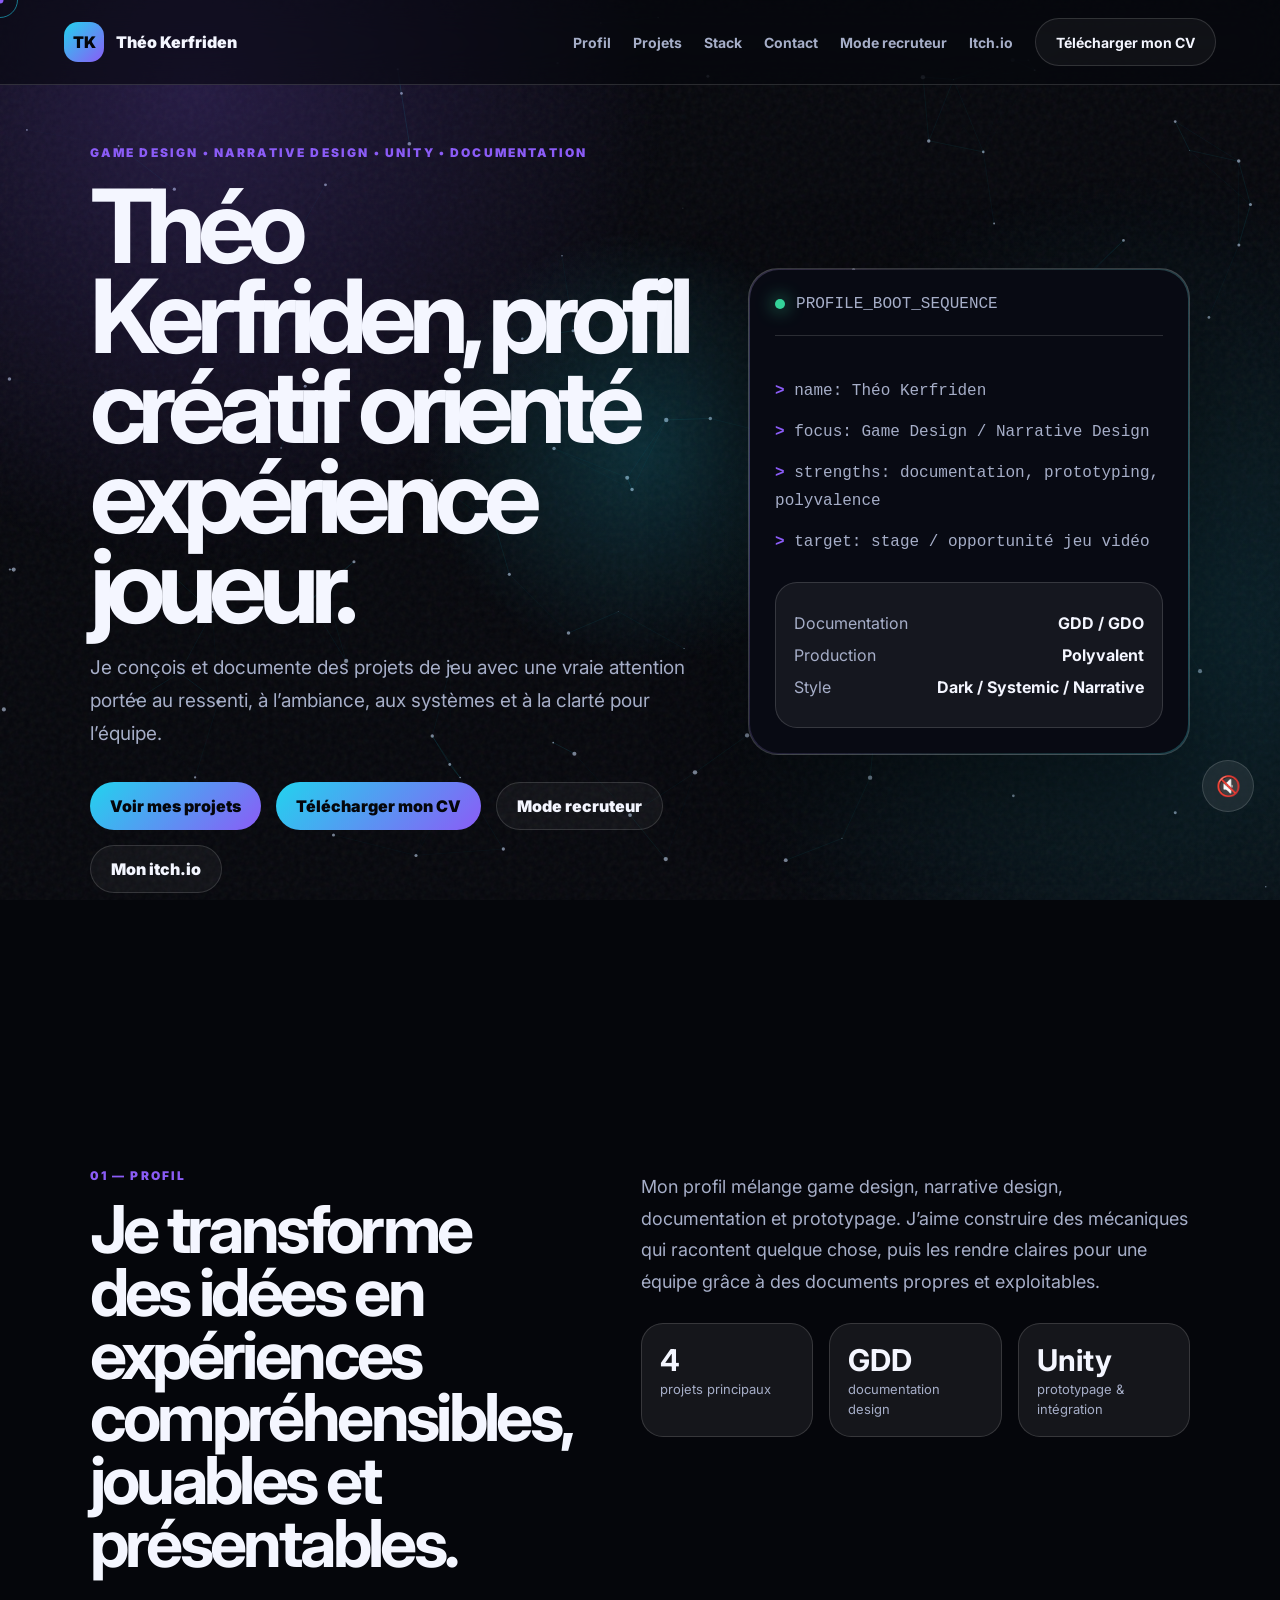
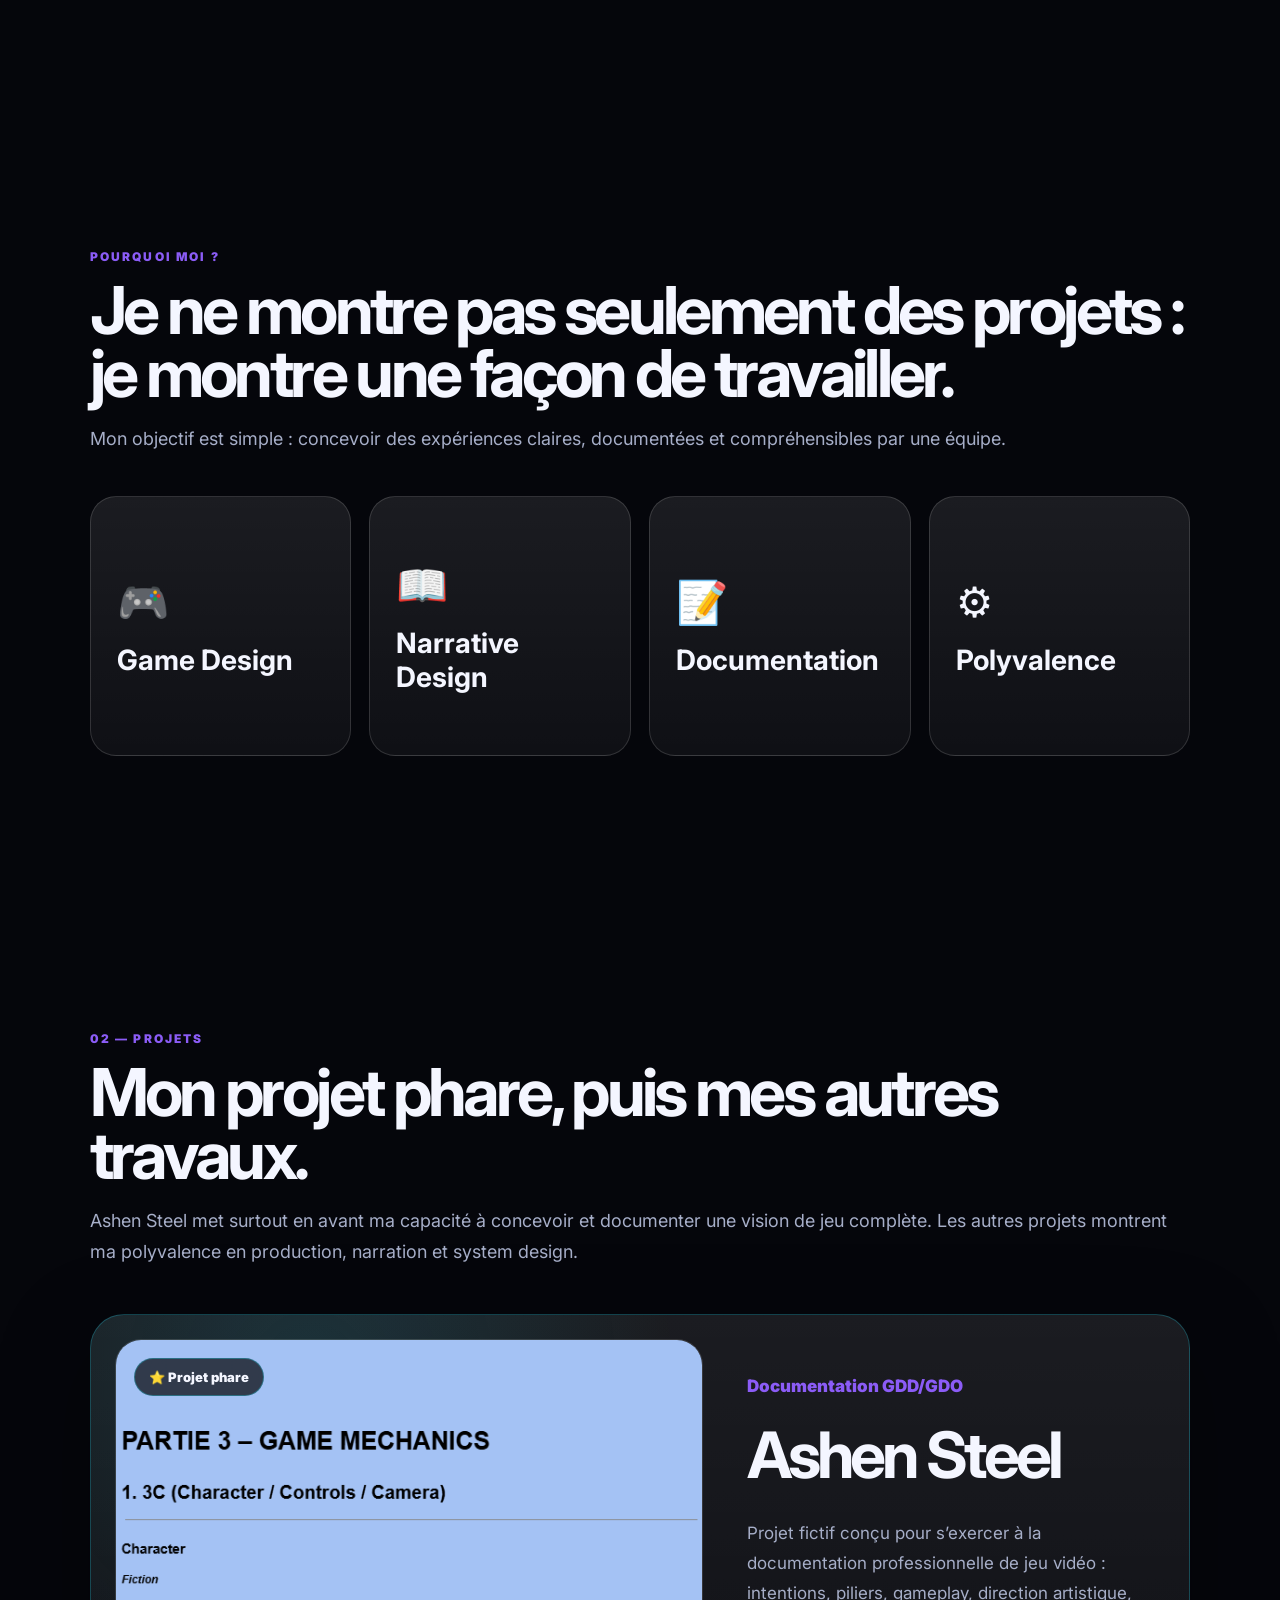
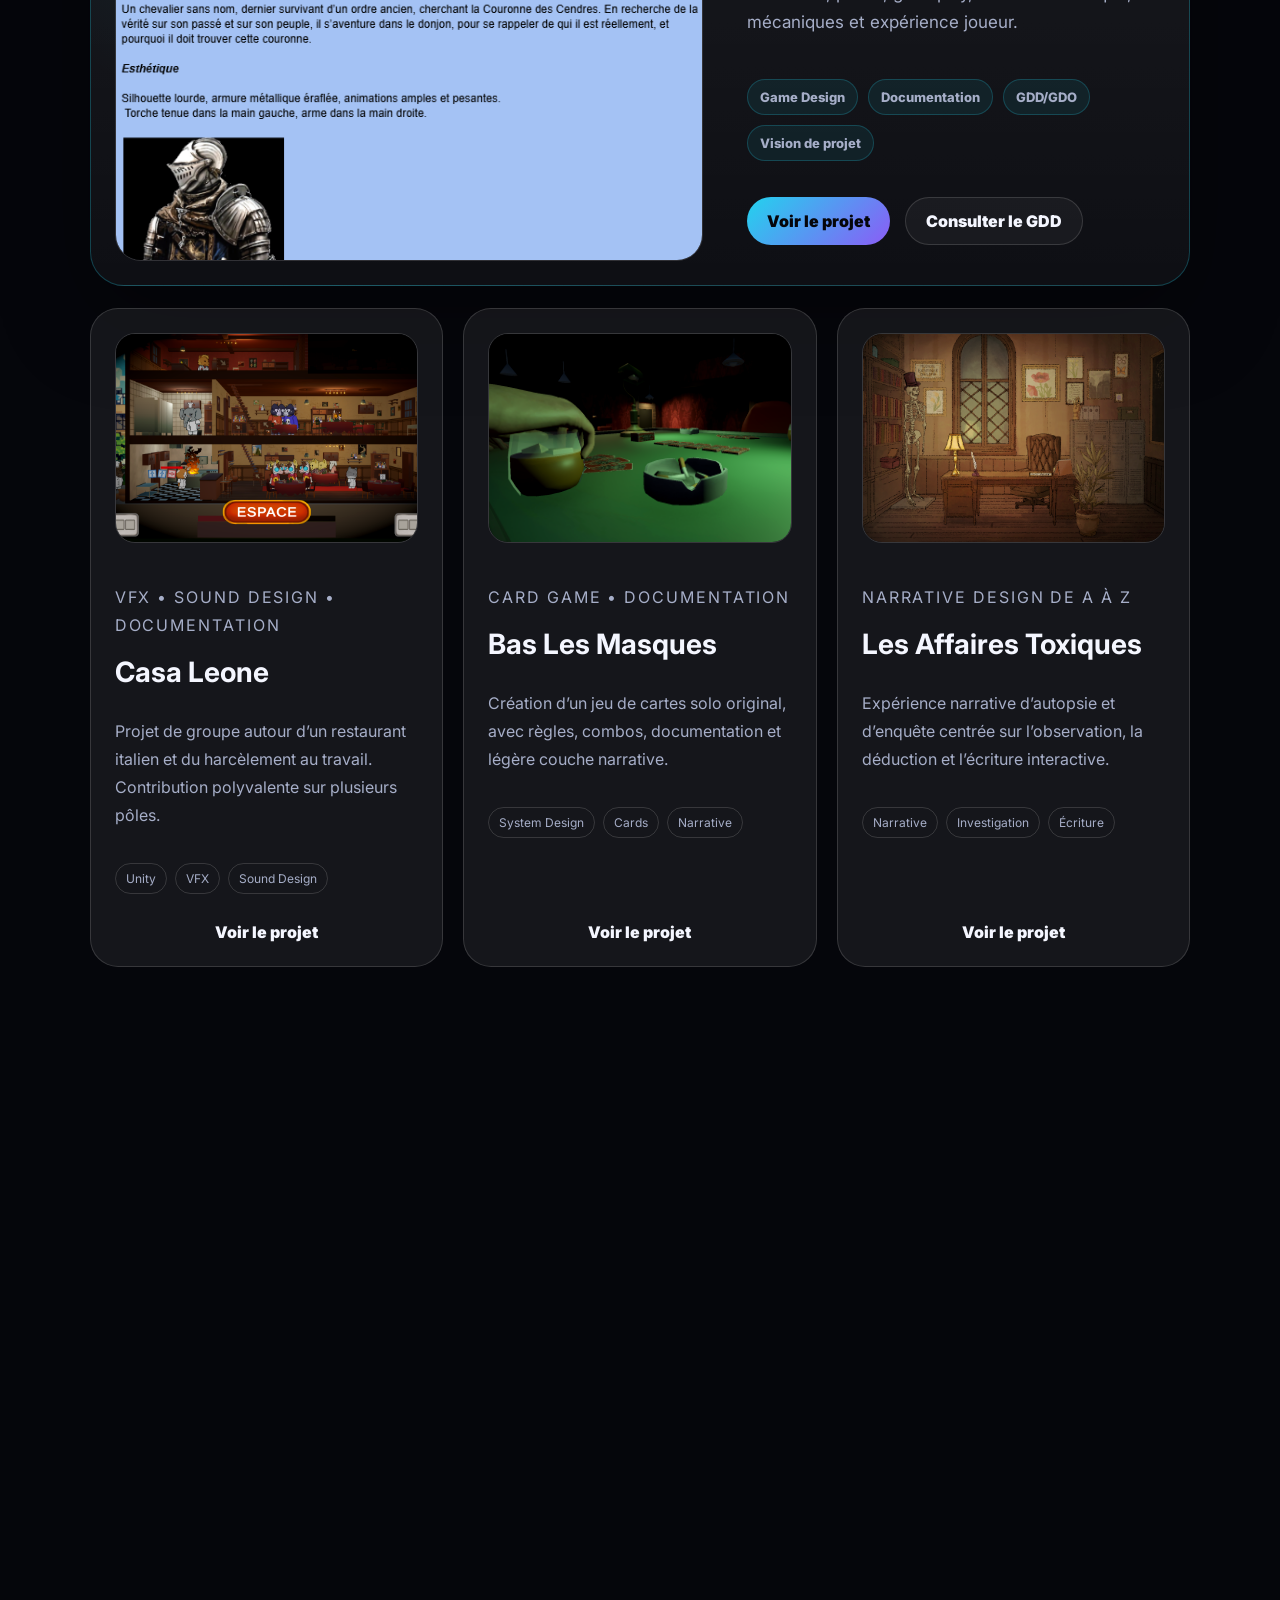
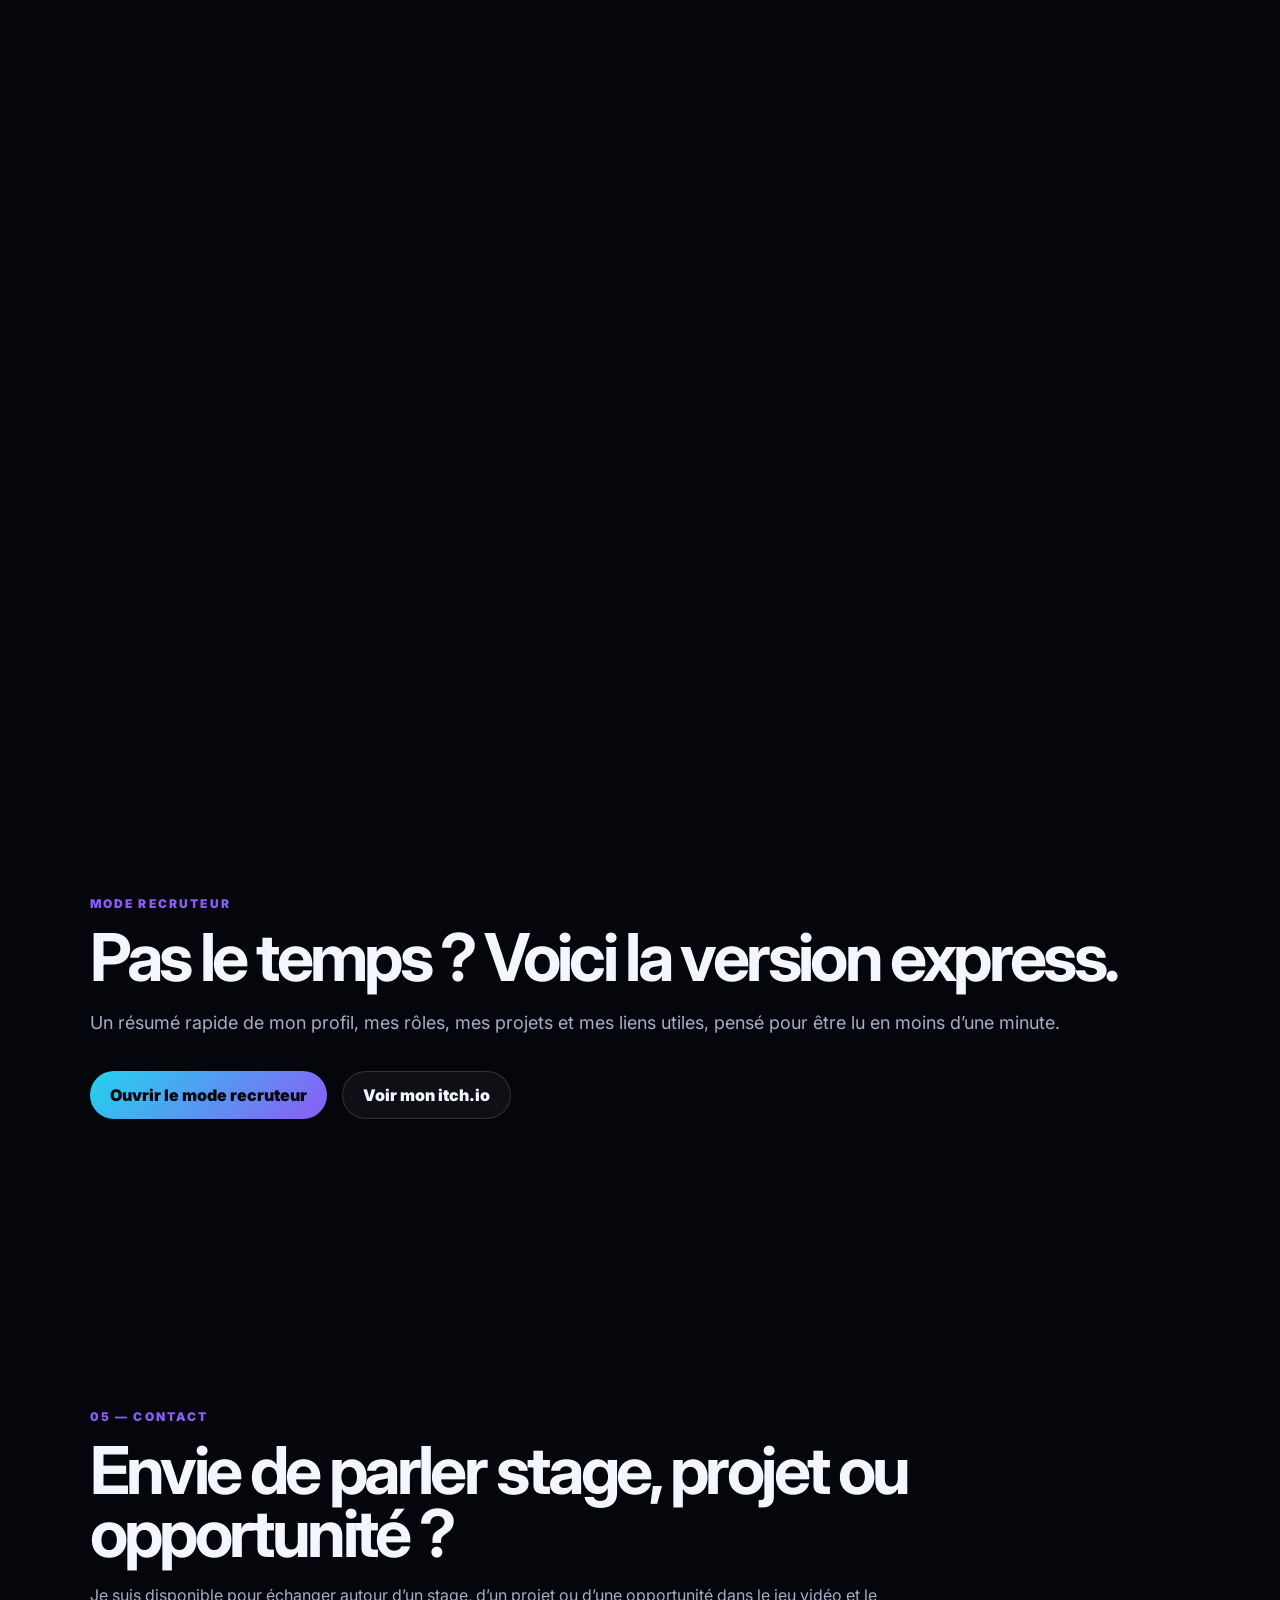
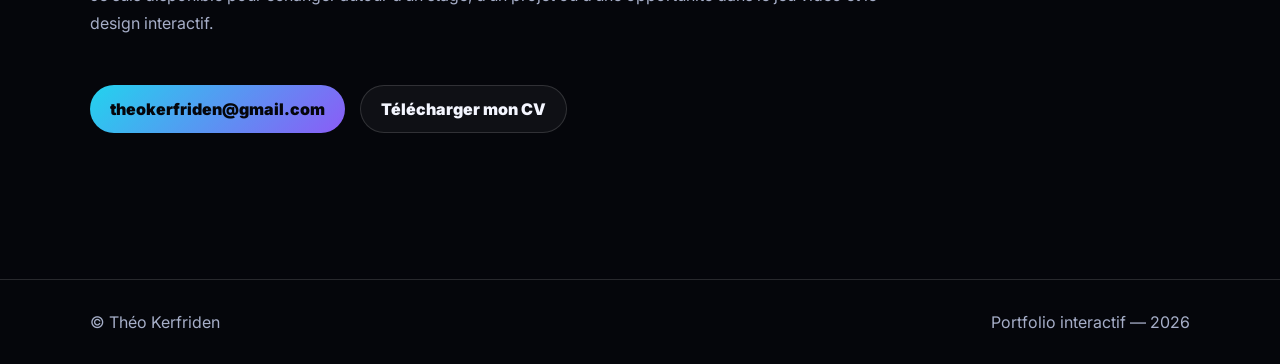
==== commit 82457265: "Update index.html" ====
--- a/index.html
+++ b/index.html
@@ -27,10 +27,8 @@
       <a href="#contact">Contact</a>
       <a href="recruiter.html">Mode recruteur</a>
       <a href="https://dearpico.itch.io" target="_blank" rel="noopener">Itch.io</a>
-      <a class="btn ghost magnetic"
-   href="cv-theo-kerfriden.pdf"
-   download>
-   Télécharger mon CV
+<a class="btn ghost magnetic" href="#" data-download-cv>
+  Télécharger mon CV
 </a>
     </nav>
   </header>
@@ -42,7 +40,9 @@
     <p class="hero-text">Je conçois et documente des projets de jeu avec une vraie attention portée au ressenti, à l’ambiance, aux systèmes et à la clarté pour l’équipe.</p>
     <div class="actions">
       <a class="btn primary magnetic" href="#projects">Voir mes projets</a>
-      <button class="btn ghost magnetic" data-cv>Télécharger mon CV</button>
+<a class="btn primary magnetic" href="#" data-download-cv>
+  Télécharger mon CV
+</a>
       <a class="btn ghost magnetic" href="recruiter.html">Mode recruteur</a>
       <a class="btn ghost magnetic" href="https://dearpico.itch.io" target="_blank" rel="noopener">Mon itch.io</a>
     </div>
@@ -220,10 +220,8 @@
   <p>Je suis disponible pour échanger autour d’un stage, d’un projet ou d’une opportunité dans le jeu vidéo et le design interactif.</p>
   <div class="actions">
     <a class="btn primary magnetic" href="mailto:theokerfriden@gmail.com">theokerfriden@gmail.com</a>
-    <a class="btn ghost magnetic"
-   href="cv-theo-kerfriden.pdf"
-   download>
-   Télécharger mon CV
+<a class="btn ghost magnetic" href="#" data-download-cv>
+  Télécharger mon CV
 </a>
   </div>
 </section>
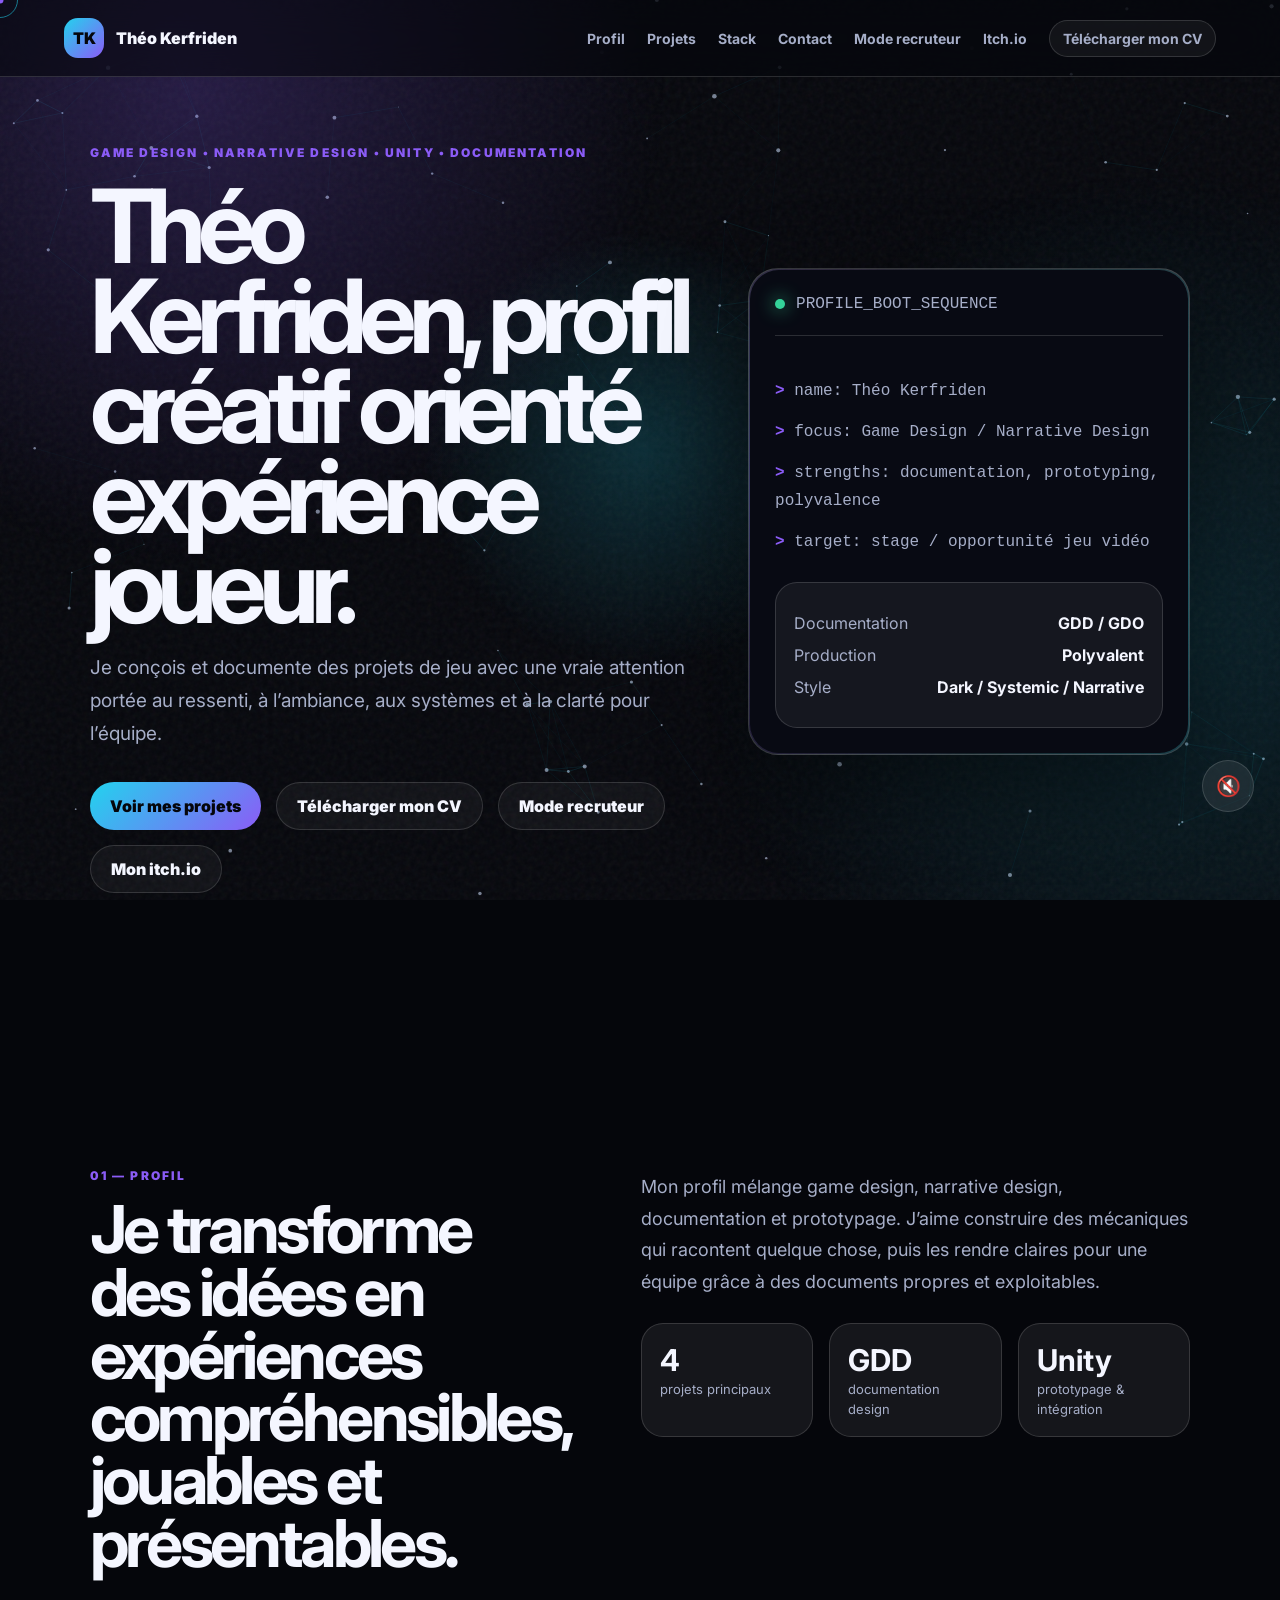
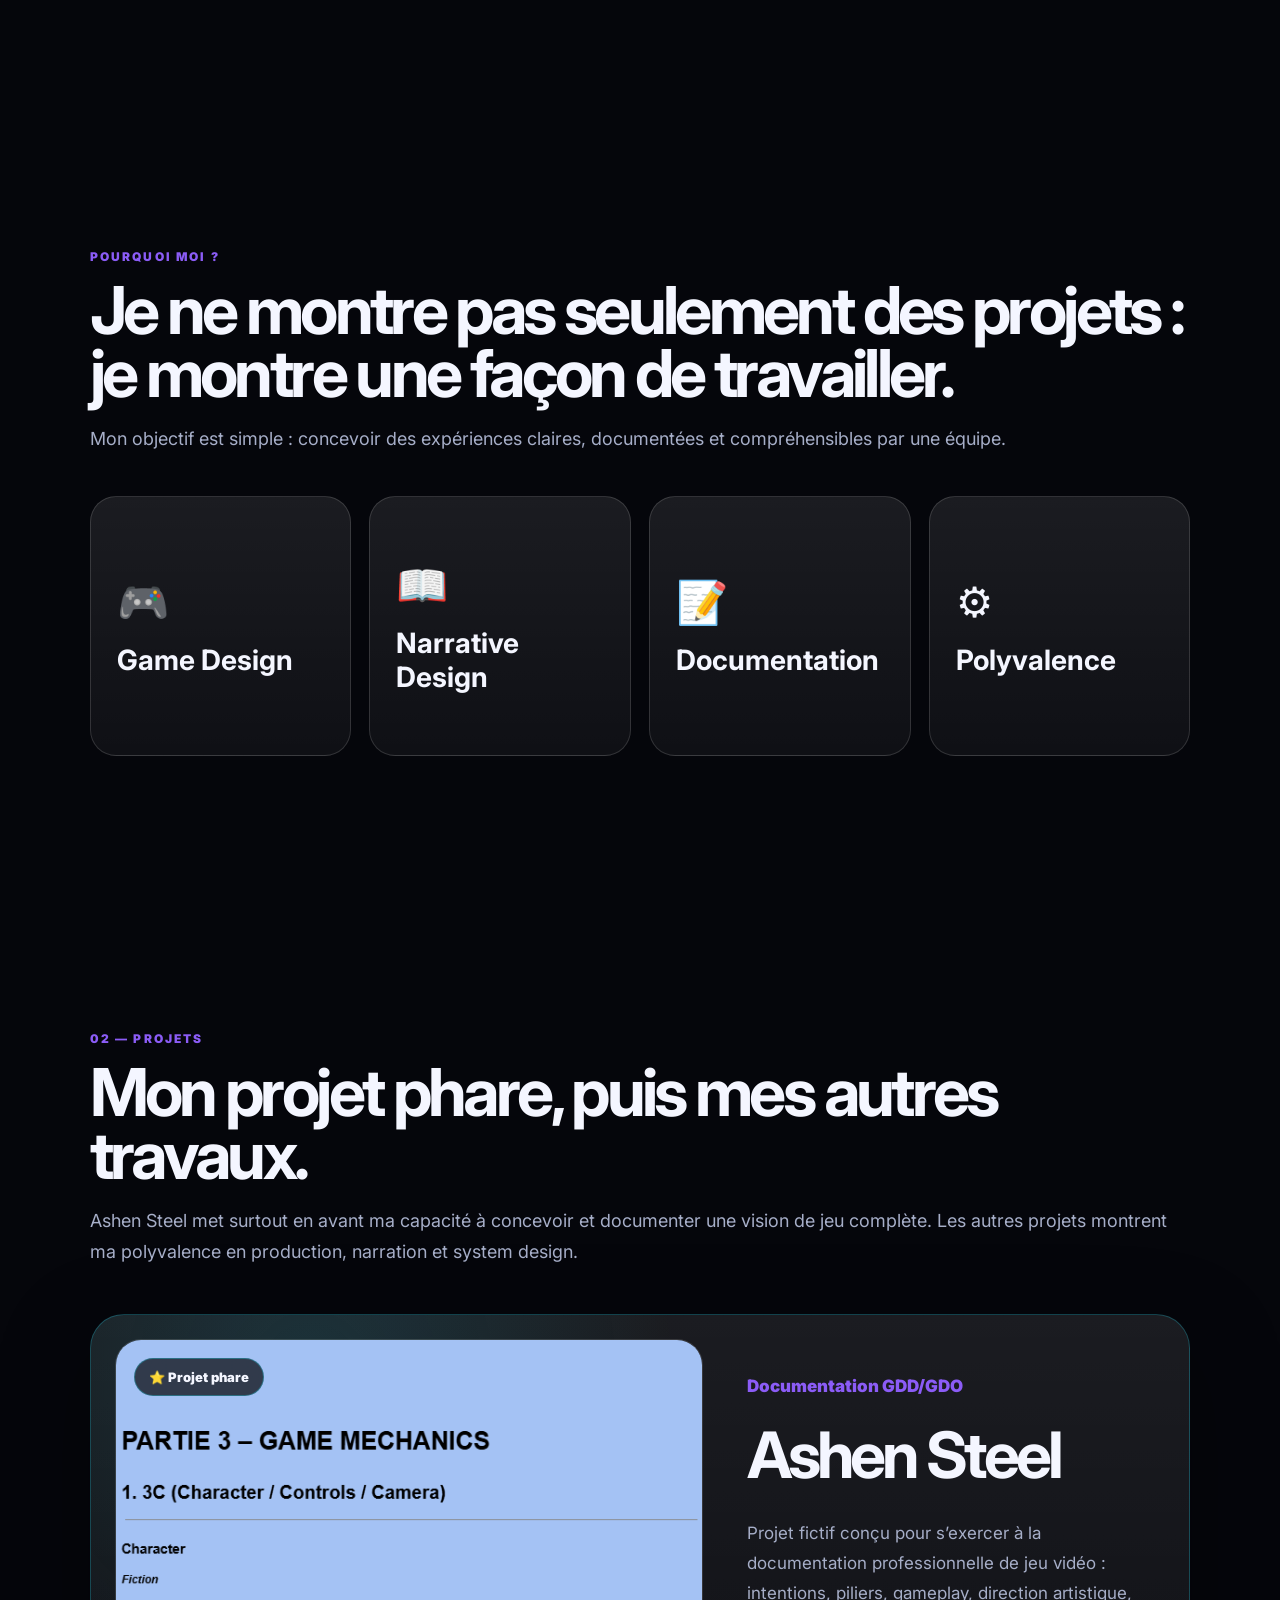
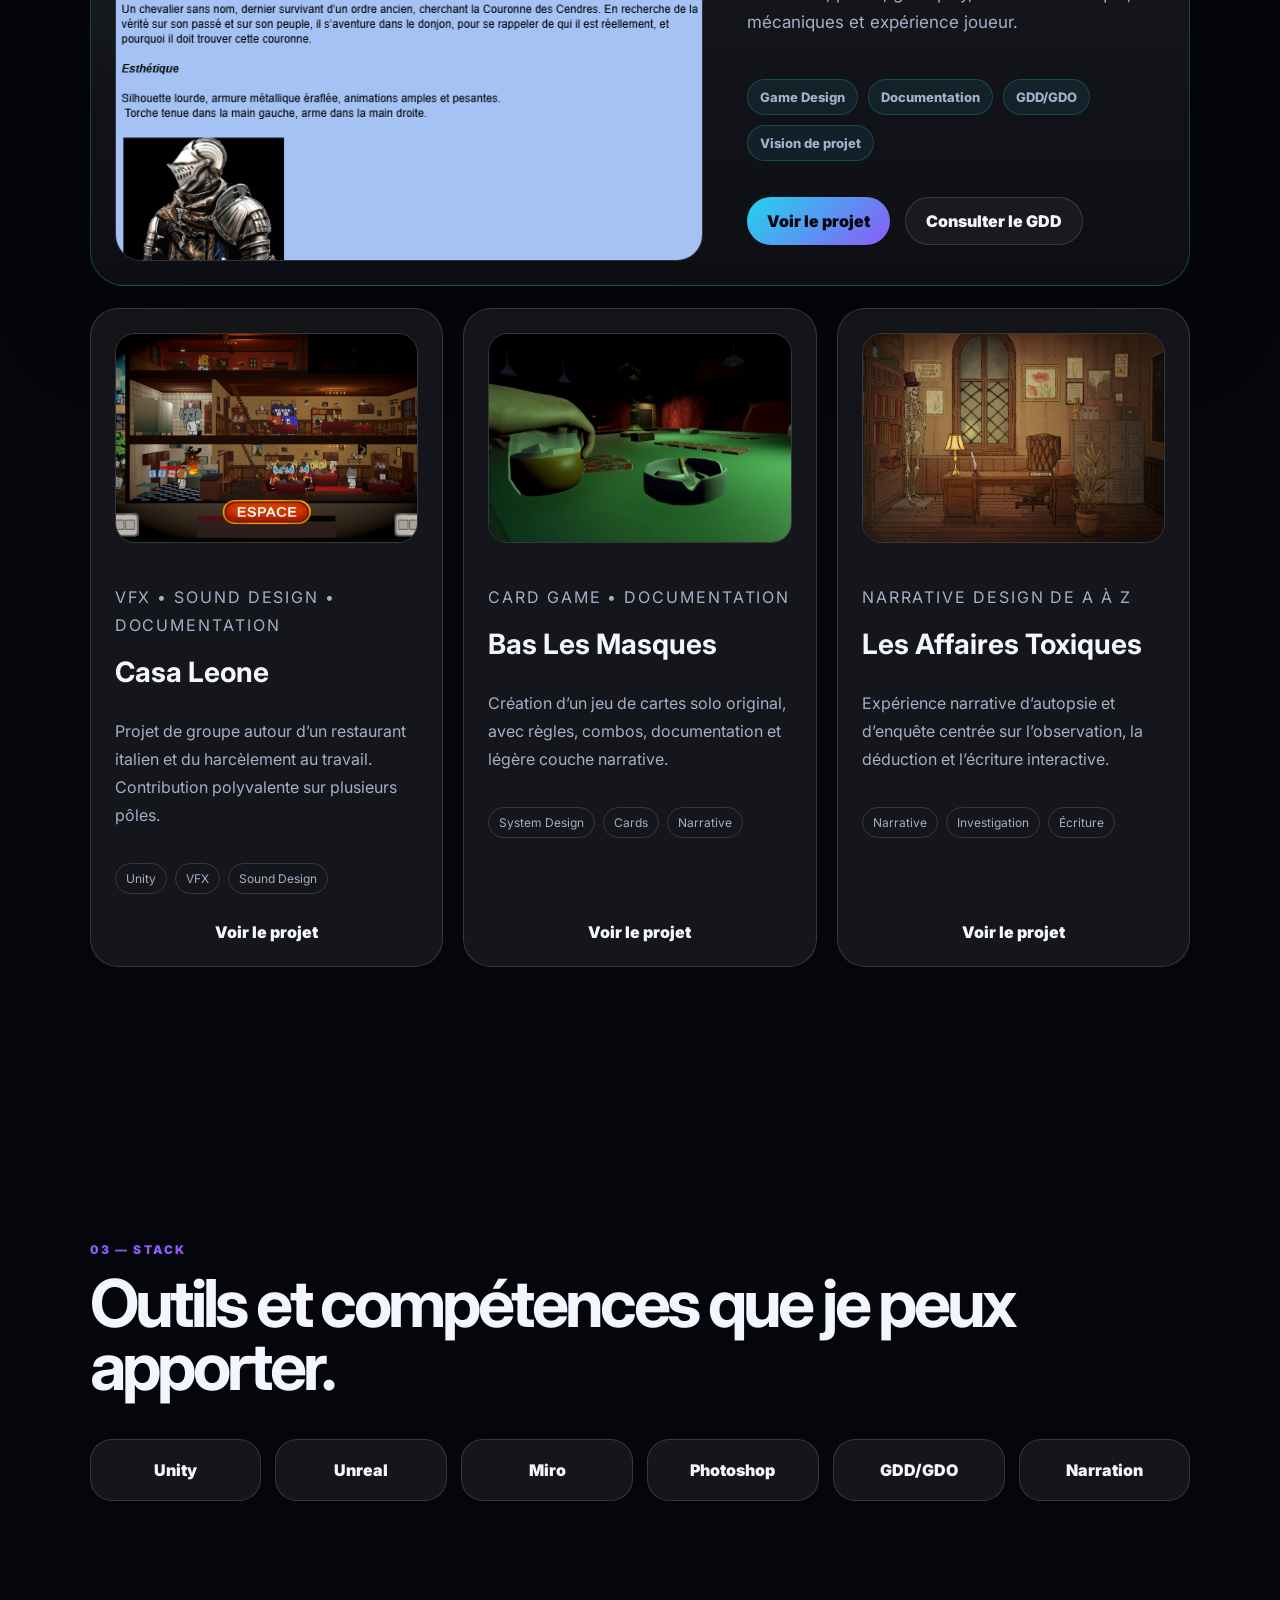
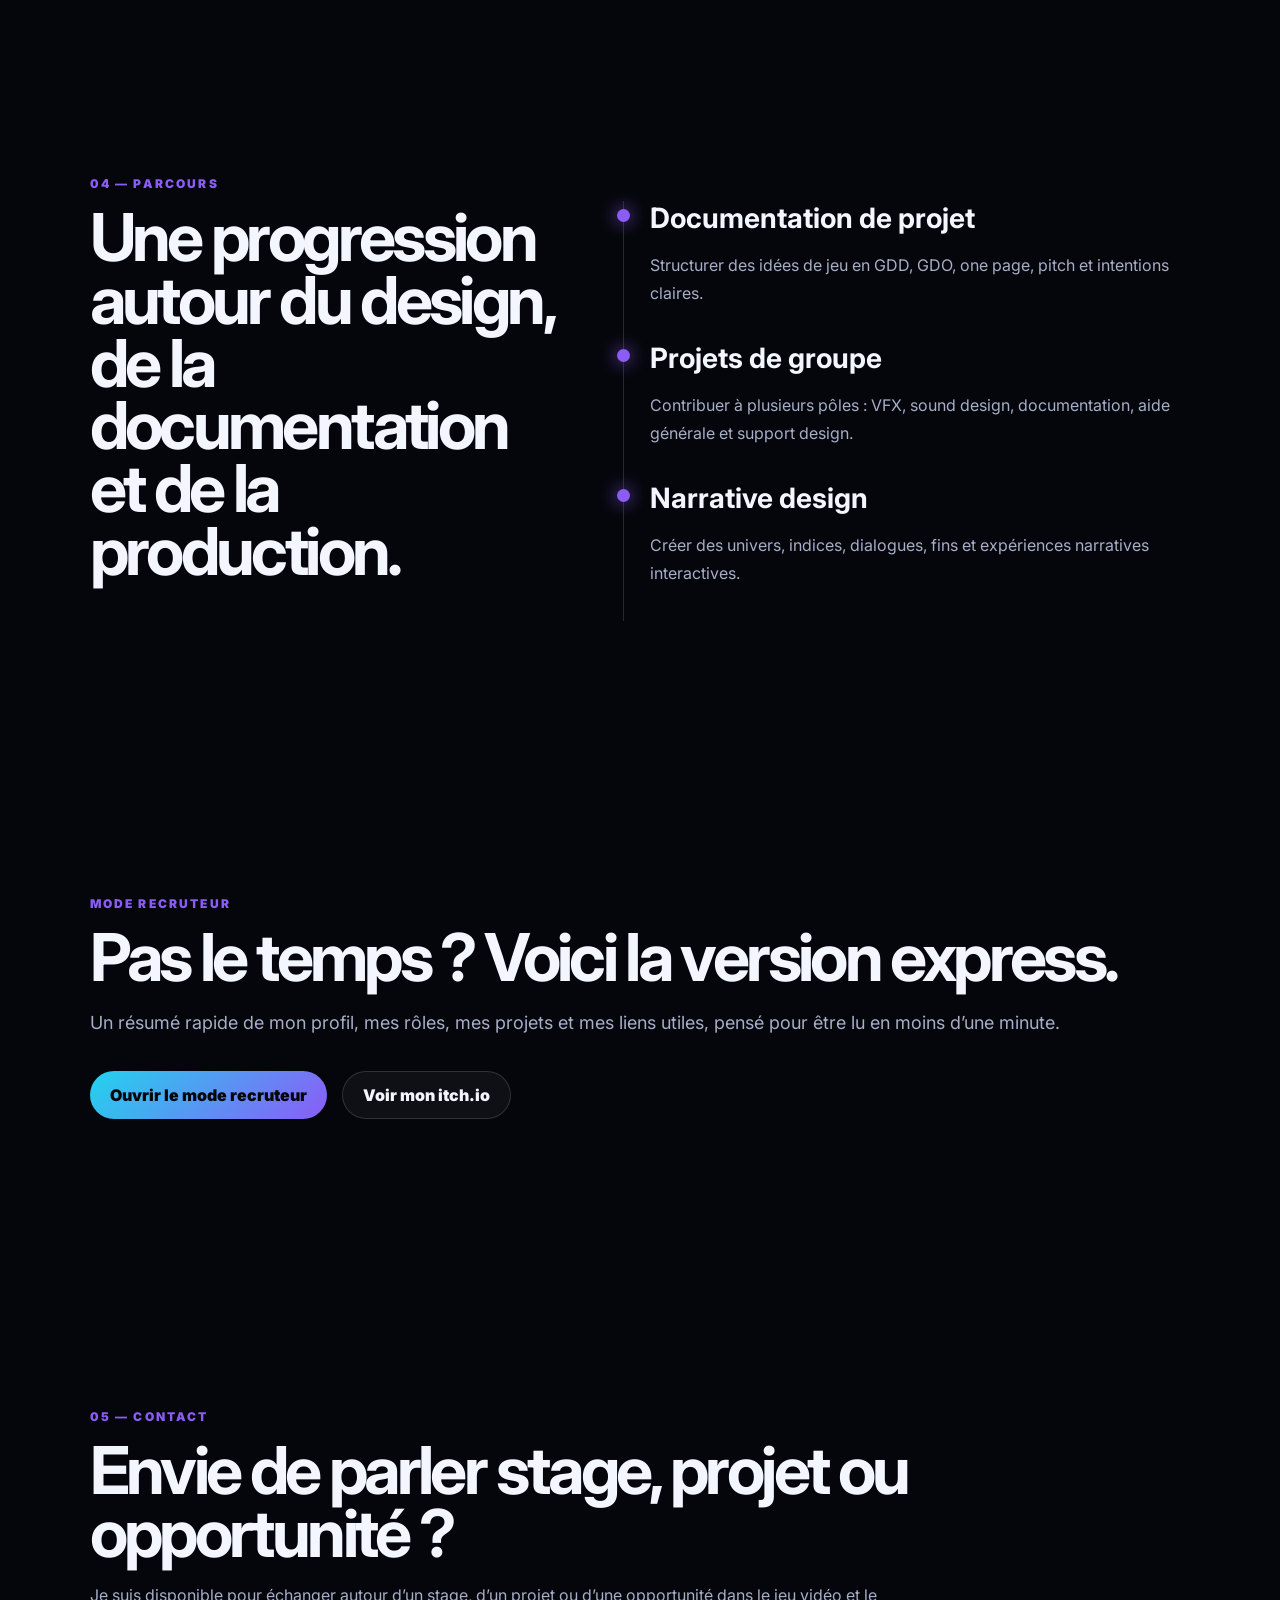
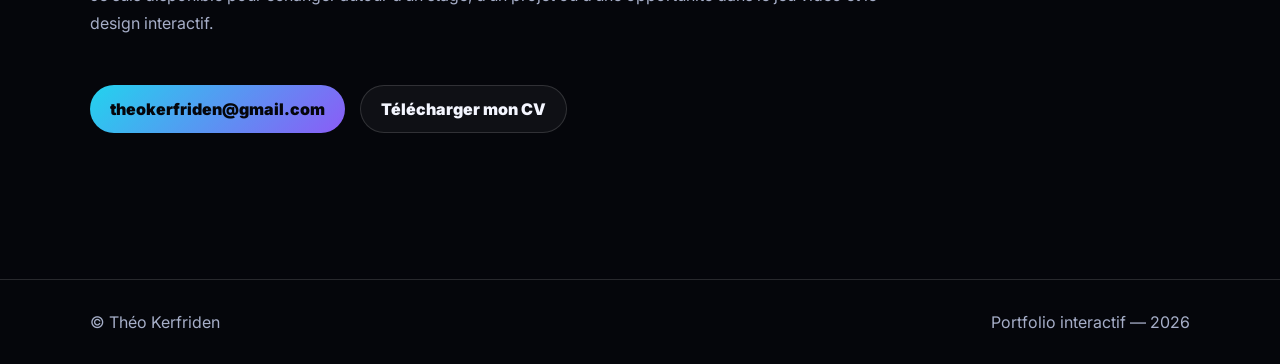
==== commit 6fc688ea: "Update index.html" ====
--- a/index.html
+++ b/index.html
@@ -27,9 +27,7 @@
       <a href="#contact">Contact</a>
       <a href="recruiter.html">Mode recruteur</a>
       <a href="https://dearpico.itch.io" target="_blank" rel="noopener">Itch.io</a>
-<a class="btn ghost magnetic" href="#" data-download-cv>
-  Télécharger mon CV
-</a>
+      <a class="cv-pill magnetic" href="./cv-theo-kerfriden.pdf" download="CV-Theo-Kerfriden.pdf">Télécharger mon CV</a>
     </nav>
   </header>
   <main>
@@ -40,9 +38,7 @@
     <p class="hero-text">Je conçois et documente des projets de jeu avec une vraie attention portée au ressenti, à l’ambiance, aux systèmes et à la clarté pour l’équipe.</p>
     <div class="actions">
       <a class="btn primary magnetic" href="#projects">Voir mes projets</a>
-<a class="btn primary magnetic" href="#" data-download-cv>
-  Télécharger mon CV
-</a>
+      <a class="btn ghost magnetic" href="./cv-theo-kerfriden.pdf" download="CV-Theo-Kerfriden.pdf">Télécharger mon CV</a>
       <a class="btn ghost magnetic" href="recruiter.html">Mode recruteur</a>
       <a class="btn ghost magnetic" href="https://dearpico.itch.io" target="_blank" rel="noopener">Mon itch.io</a>
     </div>
@@ -220,9 +216,7 @@
   <p>Je suis disponible pour échanger autour d’un stage, d’un projet ou d’une opportunité dans le jeu vidéo et le design interactif.</p>
   <div class="actions">
     <a class="btn primary magnetic" href="mailto:theokerfriden@gmail.com">theokerfriden@gmail.com</a>
-<a class="btn ghost magnetic" href="#" data-download-cv>
-  Télécharger mon CV
-</a>
+    <a class="btn ghost magnetic" href="./cv-theo-kerfriden.pdf" download="CV-Theo-Kerfriden.pdf">Télécharger mon CV</a>
   </div>
 </section>
 </main>
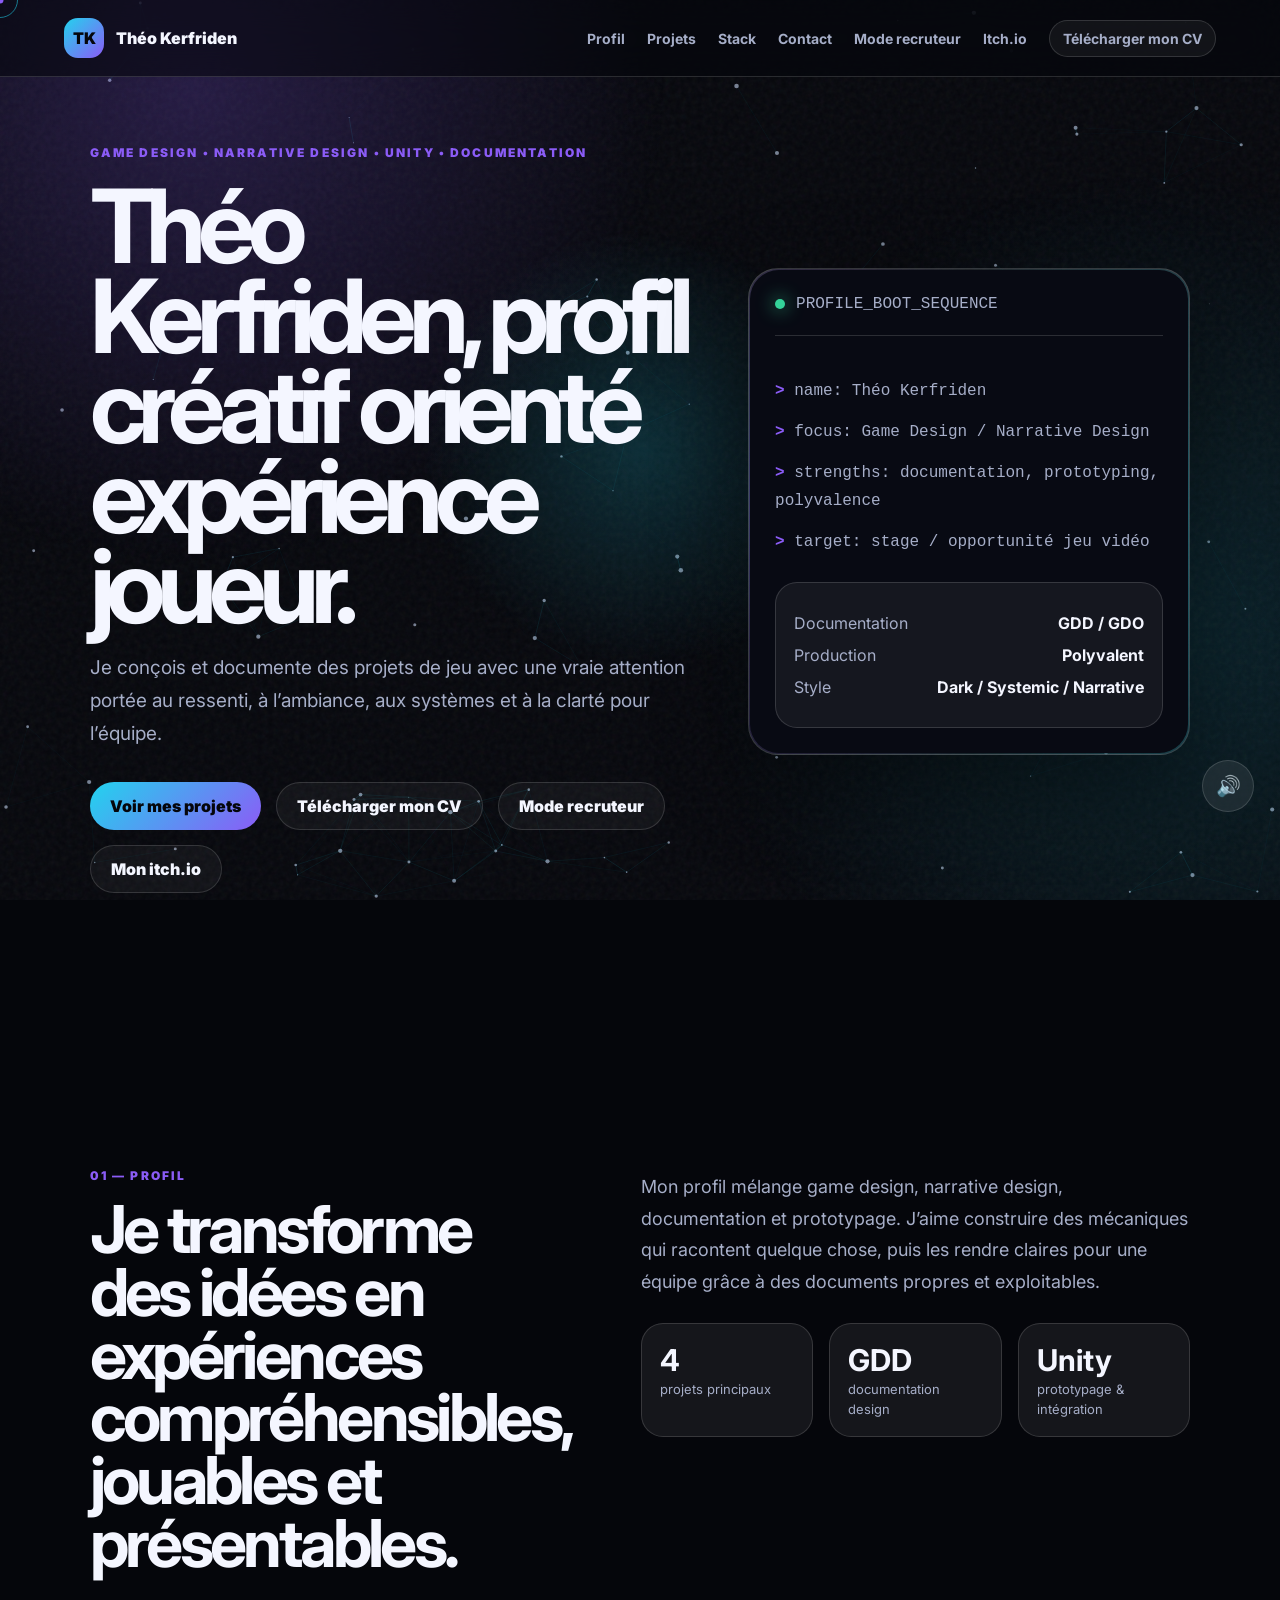
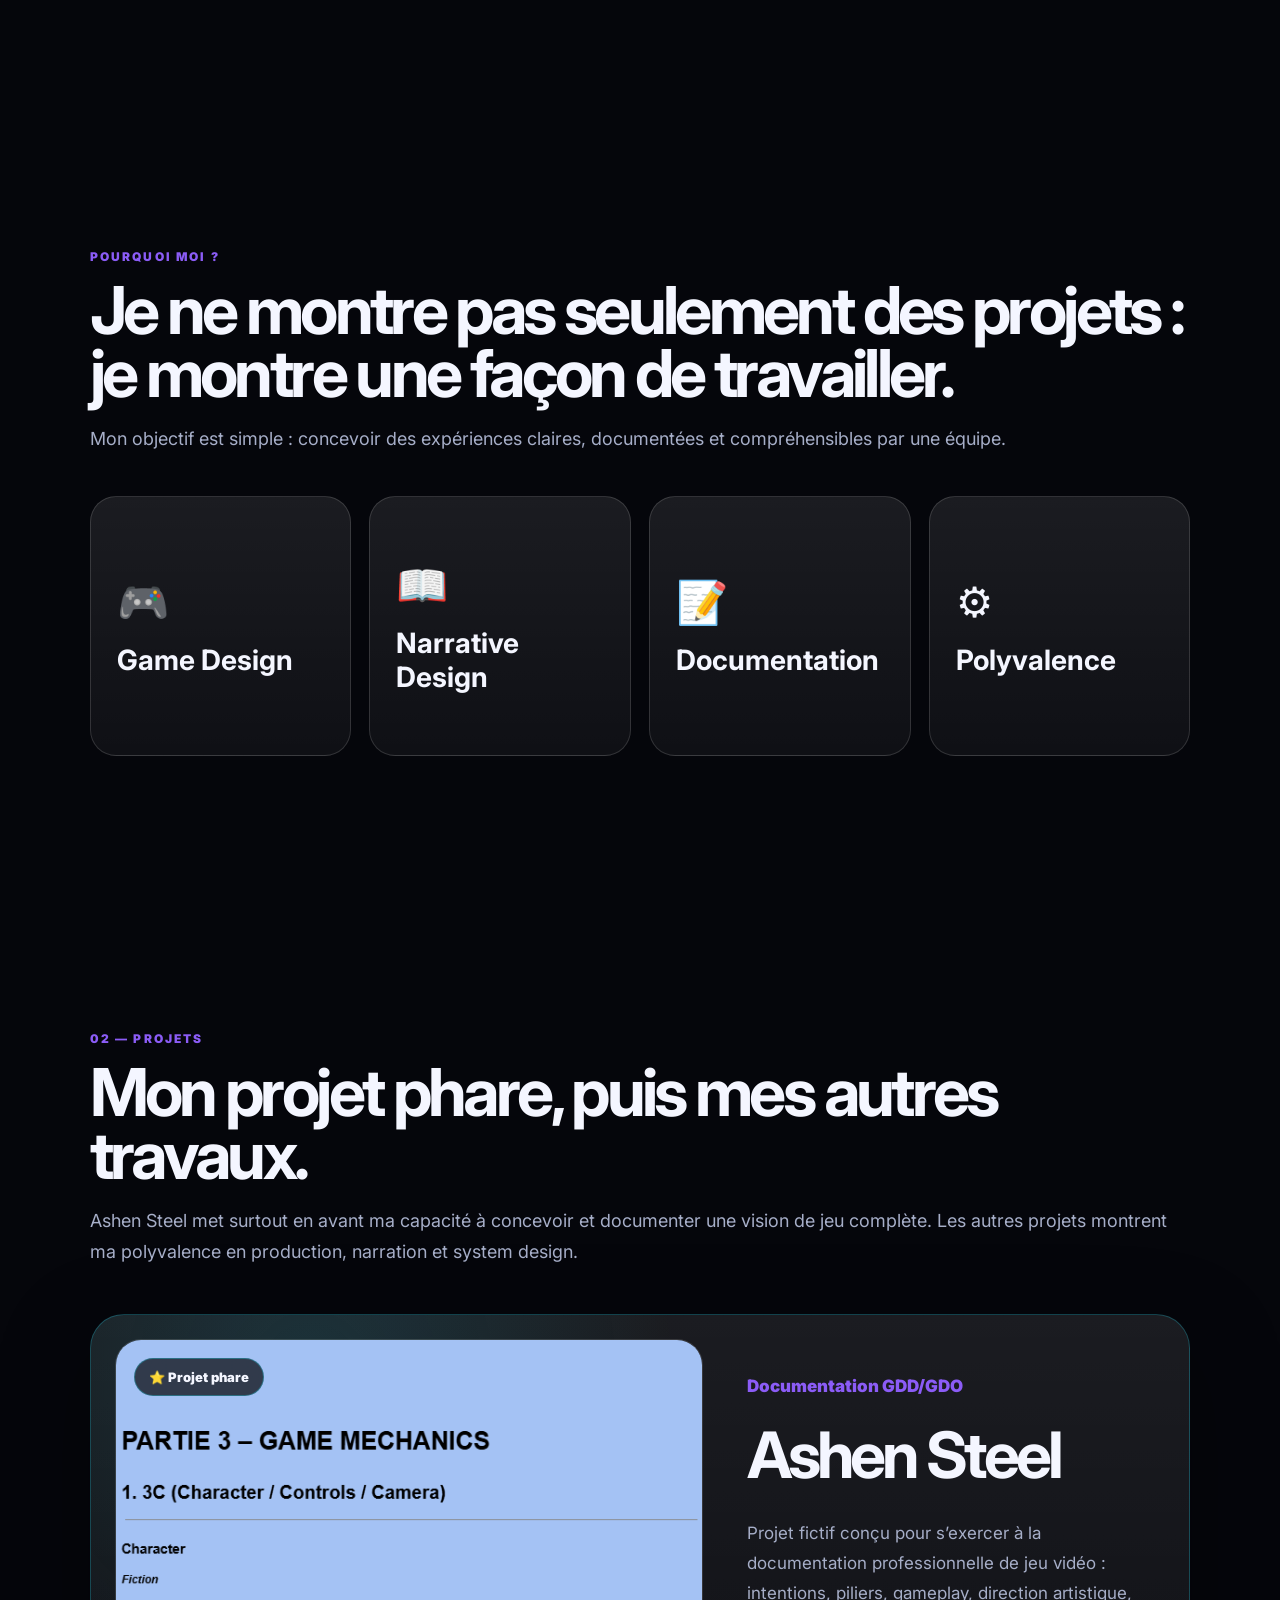
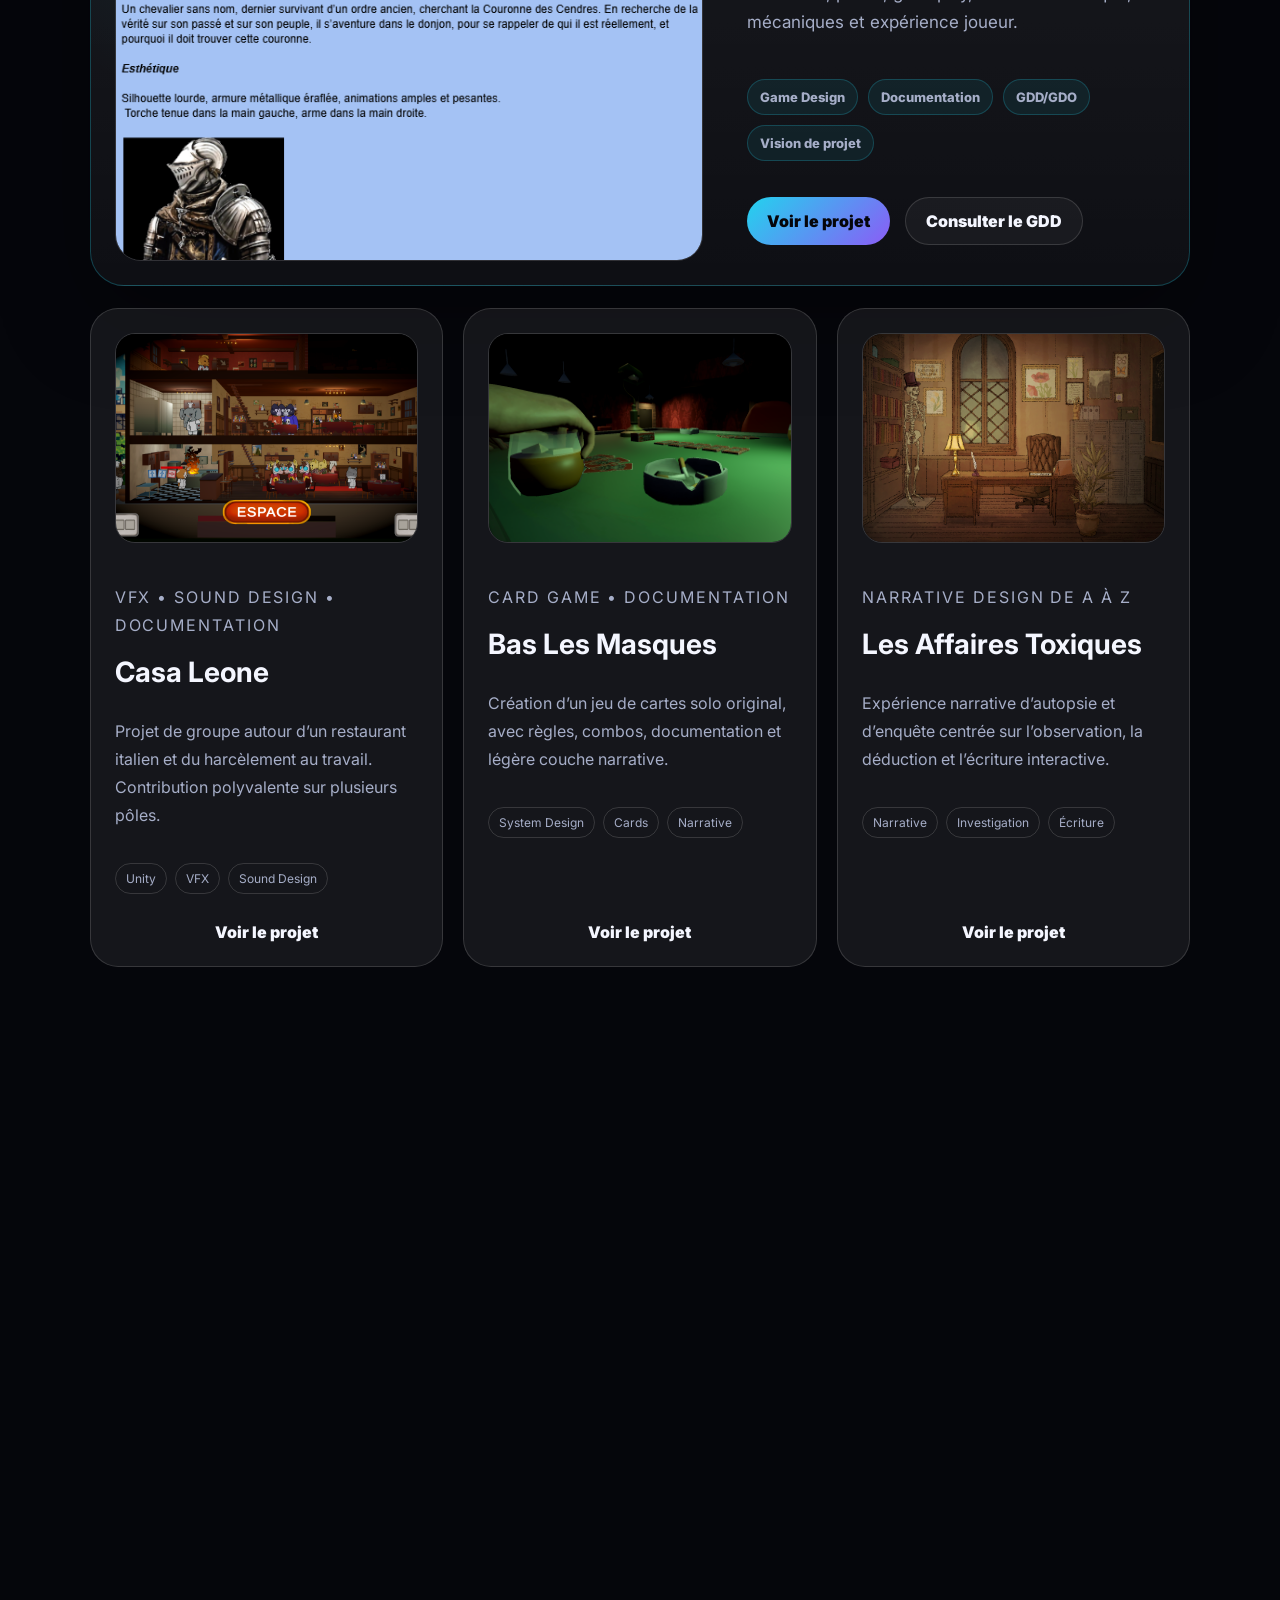
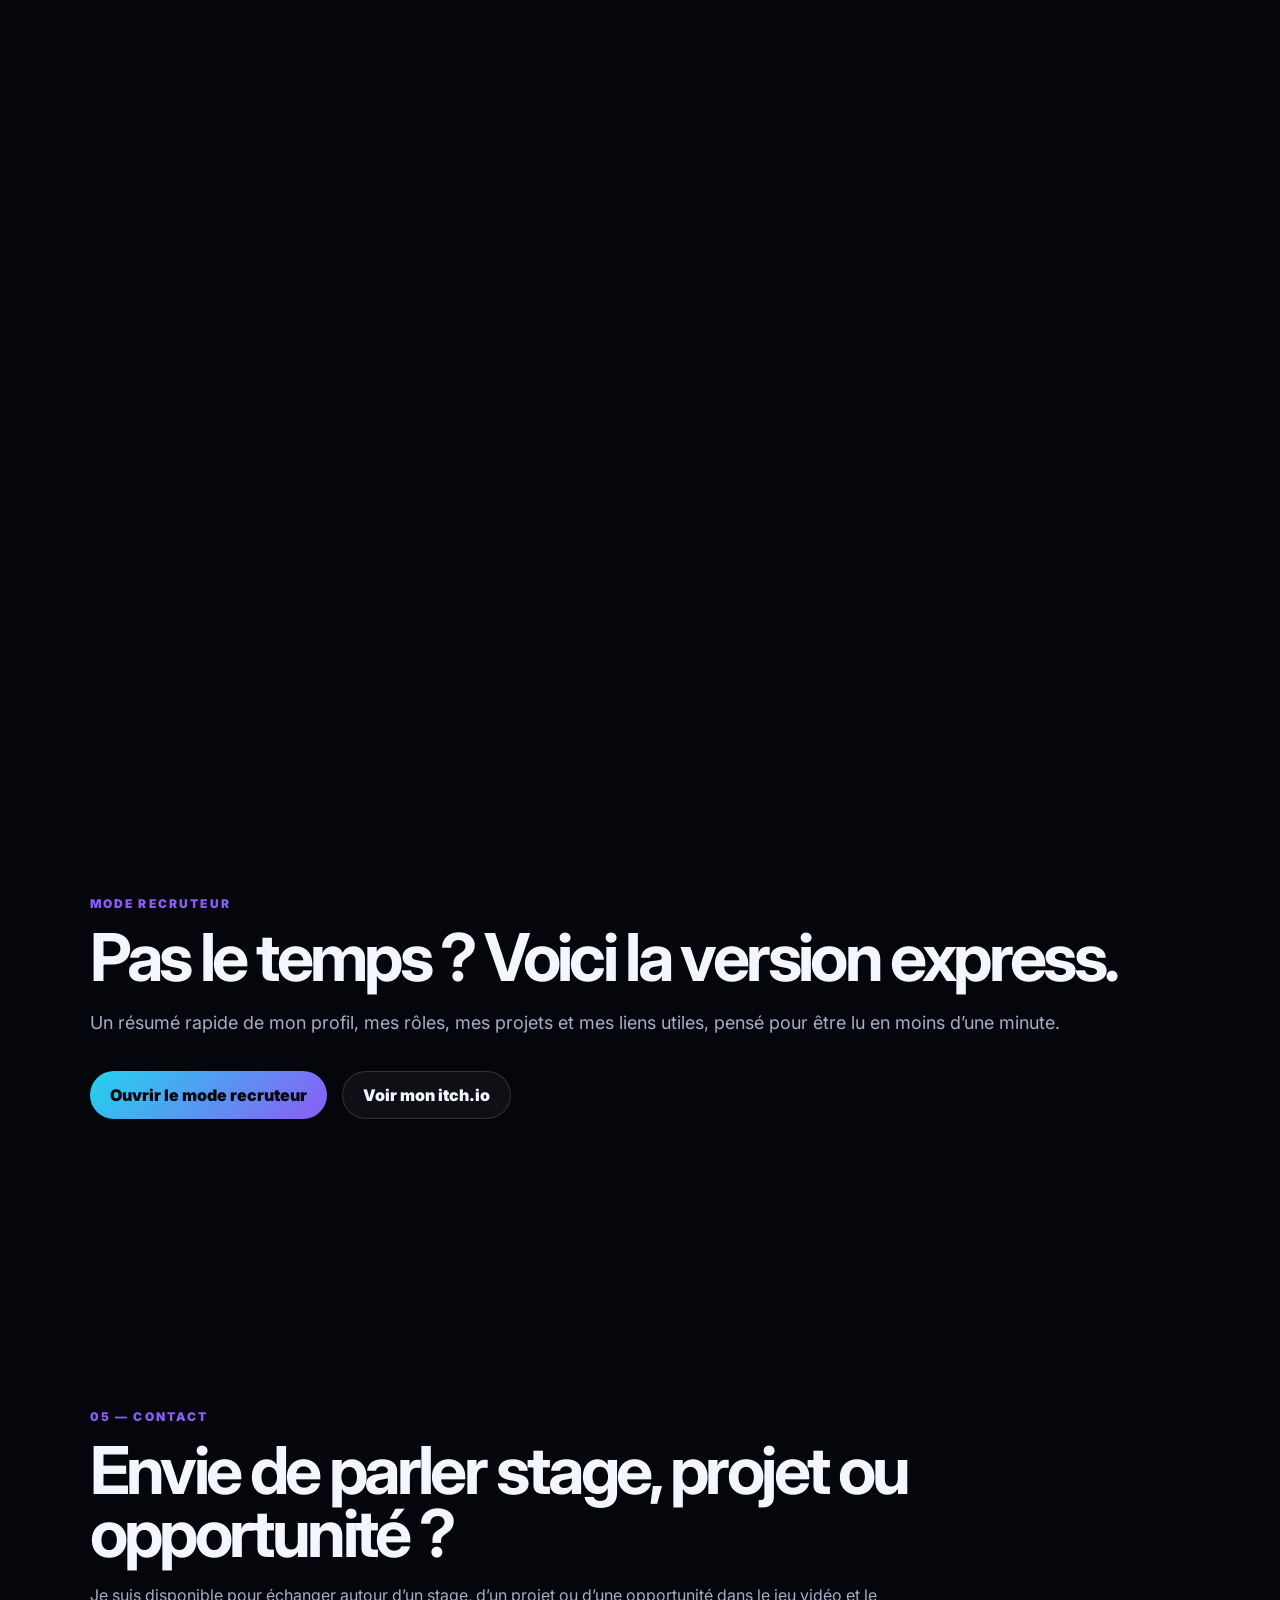
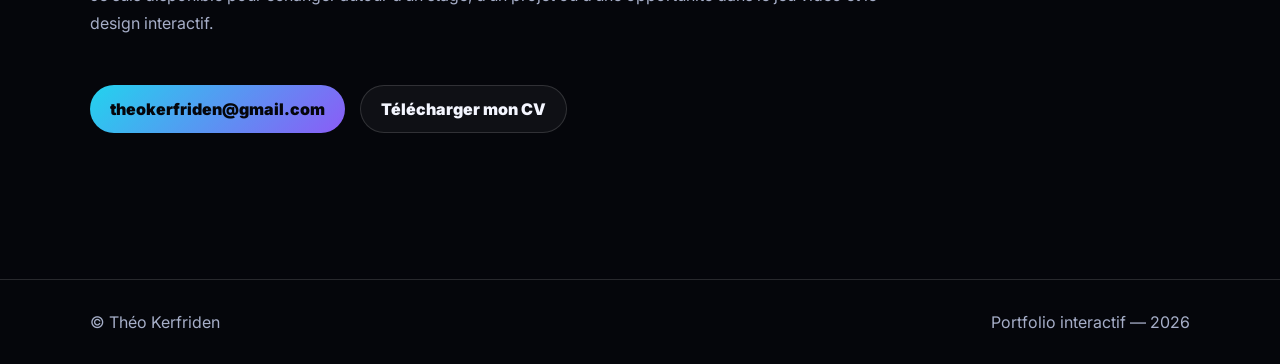
==== commit a53c2117: "Update index.html" ====
--- a/index.html
+++ b/index.html
@@ -27,7 +27,7 @@
       <a href="#contact">Contact</a>
       <a href="recruiter.html">Mode recruteur</a>
       <a href="https://dearpico.itch.io" target="_blank" rel="noopener">Itch.io</a>
-      <a class="cv-pill magnetic" href="./cv-theo-kerfriden.pdf" download="CV-Theo-Kerfriden.pdf">Télécharger mon CV</a>
+      <a class="cv-pill magnetic" href="https://dearpico.github.io/portfolio/cv-theo-kerfriden.pdf" download="CV-Theo-Kerfriden.pdf" data-cv-download>Télécharger mon CV</a>
     </nav>
   </header>
   <main>
@@ -38,7 +38,7 @@
     <p class="hero-text">Je conçois et documente des projets de jeu avec une vraie attention portée au ressenti, à l’ambiance, aux systèmes et à la clarté pour l’équipe.</p>
     <div class="actions">
       <a class="btn primary magnetic" href="#projects">Voir mes projets</a>
-      <a class="btn ghost magnetic" href="./cv-theo-kerfriden.pdf" download="CV-Theo-Kerfriden.pdf">Télécharger mon CV</a>
+      <a class="btn ghost magnetic" href="https://dearpico.github.io/portfolio/cv-theo-kerfriden.pdf" download="CV-Theo-Kerfriden.pdf" data-cv-download>Télécharger mon CV</a>
       <a class="btn ghost magnetic" href="recruiter.html">Mode recruteur</a>
       <a class="btn ghost magnetic" href="https://dearpico.itch.io" target="_blank" rel="noopener">Mon itch.io</a>
     </div>
@@ -216,7 +216,7 @@
   <p>Je suis disponible pour échanger autour d’un stage, d’un projet ou d’une opportunité dans le jeu vidéo et le design interactif.</p>
   <div class="actions">
     <a class="btn primary magnetic" href="mailto:theokerfriden@gmail.com">theokerfriden@gmail.com</a>
-    <a class="btn ghost magnetic" href="./cv-theo-kerfriden.pdf" download="CV-Theo-Kerfriden.pdf">Télécharger mon CV</a>
+    <a class="btn ghost magnetic" href="https://dearpico.github.io/portfolio/cv-theo-kerfriden.pdf" download="CV-Theo-Kerfriden.pdf" data-cv-download>Télécharger mon CV</a>
   </div>
 </section>
 </main>
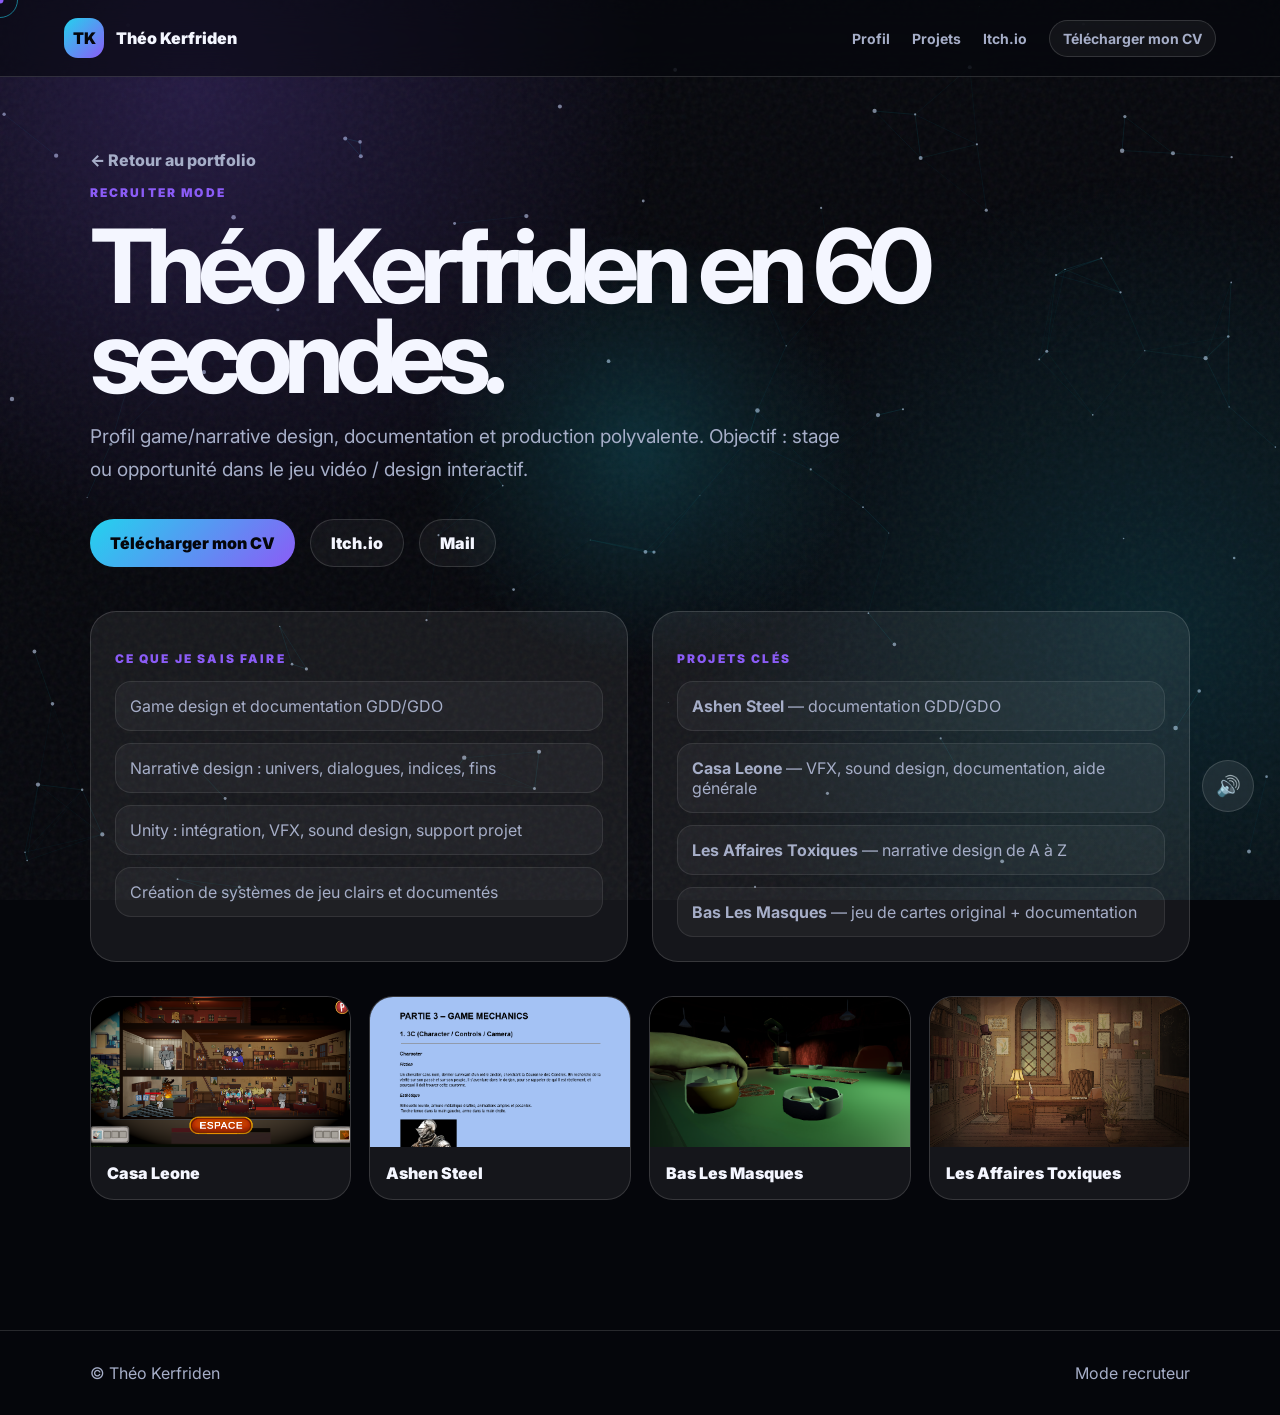
==== commit 94b46344: "Update index.html" ====
--- a/index.html
+++ b/index.html
@@ -3,224 +3,65 @@
 <head>
   <meta charset="UTF-8"/>
   <meta name="viewport" content="width=device-width, initial-scale=1.0"/>
-  <title>Théo Kerfriden — Portfolio Game Design</title>
+  <title>Mode recruteur — Théo Kerfriden</title>
   <link rel="stylesheet" href="style.css"/>
 </head>
 <body>
-  <div class="boot-overlay">
-    <div class="boot-box">
-      <p class="boot-line">BOOTING PORTFOLIO...</p>
-      <p class="boot-line">Loading projects...</p>
-      <p class="boot-line">Loading documentation...</p>
-      <p class="boot-line">Loading game design...</p>
-      <h2>THÉO KERFRIDEN</h2>
-    </div>
-  </div>
   <canvas id="bg"></canvas><div class="noise"></div><div class="glow"></div>
   <div class="cursor-dot"></div><div class="cursor-ring"></div>
   <header class="navbar">
-    <a class="brand" href="#top"><span class="brand-mark">TK</span><span>Théo Kerfriden</span></a>
+    <a class="brand" href="index.html"><span class="brand-mark">TK</span><span>Théo Kerfriden</span></a>
     <nav>
-      <a href="#about">Profil</a>
-      <a href="#projects">Projets</a>
-      <a href="index.html#stack">Stack</a>
-      <a href="#contact">Contact</a>
-      <a href="recruiter.html">Mode recruteur</a>
+      <a href="index.html#about">Profil</a>
+      <a href="index.html#projects">Projets</a>
       <a href="https://dearpico.itch.io" target="_blank" rel="noopener">Itch.io</a>
       <a class="cv-pill magnetic" href="https://dearpico.github.io/portfolio/cv-theo-kerfriden.pdf" download="CV-Theo-Kerfriden.pdf" data-cv-download>Télécharger mon CV</a>
     </nav>
   </header>
   <main>
-<section id="top" class="hero section">
+<section class="section recruiter-page">
   <div class="reveal">
-    <p class="eyebrow">Game Design • Narrative Design • Unity • Documentation</p>
-    <h1>Théo Kerfriden, profil créatif orienté expérience joueur.</h1>
-    <p class="hero-text">Je conçois et documente des projets de jeu avec une vraie attention portée au ressenti, à l’ambiance, aux systèmes et à la clarté pour l’équipe.</p>
+    <a class="back" href="index.html">← Retour au portfolio</a>
+    <p class="eyebrow">Recruiter Mode</p>
+    <h1>Théo Kerfriden en 60 secondes.</h1>
+    <p class="hero-text">Profil game/narrative design, documentation et production polyvalente. Objectif : stage ou opportunité dans le jeu vidéo / design interactif.</p>
     <div class="actions">
-      <a class="btn primary magnetic" href="#projects">Voir mes projets</a>
-      <a class="btn ghost magnetic" href="https://dearpico.github.io/portfolio/cv-theo-kerfriden.pdf" download="CV-Theo-Kerfriden.pdf" data-cv-download>Télécharger mon CV</a>
-      <a class="btn ghost magnetic" href="recruiter.html">Mode recruteur</a>
-      <a class="btn ghost magnetic" href="https://dearpico.itch.io" target="_blank" rel="noopener">Mon itch.io</a>
-    </div>
-  </div>
-  <aside class="hero-panel reveal">
-    <div class="panel-content">
-      <div class="panel-head"><span class="status"></span><span>PROFILE_BOOT_SEQUENCE</span></div>
-      <div class="terminal">
-        <p><b>&gt;</b> name: Théo Kerfriden</p>
-        <p><b>&gt;</b> focus: Game Design / Narrative Design</p>
-        <p><b>&gt;</b> strengths: documentation, prototyping, polyvalence</p>
-        <p><b>&gt;</b> target: stage / opportunité jeu vidéo</p>
-      </div>
-      <div class="xp-card">
-        <div class="xp-row"><span>Documentation</span><strong>GDD / GDO</strong></div>
-        <div class="xp-row"><span>Production</span><strong>Polyvalent</strong></div>
-        <div class="xp-row"><span>Style</span><strong>Dark / Systemic / Narrative</strong></div>
-      </div>
-    </div>
-  </aside>
-</section>
-
-<section id="about" class="section split">
-  <div class="reveal">
-    <p class="eyebrow">01 — Profil</p>
-    <h2>Je transforme des idées en expériences compréhensibles, jouables et présentables.</h2>
-  </div>
-  <div class="reveal">
-    <p class="lead">Mon profil mélange game design, narrative design, documentation et prototypage. J’aime construire des mécaniques qui racontent quelque chose, puis les rendre claires pour une équipe grâce à des documents propres et exploitables.</p>
-    <div class="stat-grid">
-      <div class="stat"><strong>4</strong><span>projets principaux</span></div>
-      <div class="stat"><strong>GDD</strong><span>documentation design</span></div>
-      <div class="stat"><strong>Unity</strong><span>prototypage & intégration</span></div>
-    </div>
-  </div>
-</section>
-
-
-<section id="why-me" class="section">
-  <div class="reveal">
-    <p class="eyebrow">Pourquoi moi ?</p>
-    <h2>Je ne montre pas seulement des projets : je montre une façon de travailler.</h2>
-    <p class="lead">Mon objectif est simple : concevoir des expériences claires, documentées et compréhensibles par une équipe.</p>
-  </div>
-
-  <div class="why-grid">
-    <article class="why-card reveal">
-      <div class="why-front"><span>🎮</span><h3>Game Design</h3></div>
-      <div class="why-back"><p>J’aime créer des mécaniques qui ont une intention claire et qui produisent une émotion chez le joueur.</p></div>
-    </article>
-
-    <article class="why-card reveal">
-      <div class="why-front"><span>📖</span><h3>Narrative Design</h3></div>
-      <div class="why-back"><p>Je construis des univers, des dialogues et des indices qui accompagnent naturellement la progression du joueur.</p></div>
-    </article>
-
-    <article class="why-card reveal">
-      <div class="why-front"><span>📝</span><h3>Documentation</h3></div>
-      <div class="why-back"><p>Une bonne idée doit pouvoir être comprise par toute une équipe. C’est pour ça que j’accorde beaucoup d’importance aux GDD, GDO et documents clairs.</p></div>
-    </article>
-
-    <article class="why-card reveal">
-      <div class="why-front"><span>⚙️</span><h3>Polyvalence</h3></div>
-      <div class="why-back"><p>Selon les besoins du projet, je peux aider en game design, narrative design, VFX, sound design, documentation ou support général.</p></div>
-    </article>
-  </div>
-</section>
-
-
-<section id="projects" class="section">
-  <div class="reveal">
-    <p class="eyebrow">02 — Projets</p>
-    <h2>Mon projet phare, puis mes autres travaux.</h2>
-    <p class="lead">Ashen Steel met surtout en avant ma capacité à concevoir et documenter une vision de jeu complète. Les autres projets montrent ma polyvalence en production, narration et system design.</p>
-  </div>
-
-  <div class="featured-project reveal">
-    <div class="featured-img">
-      <img src="assets/ashen-steel-real.png" alt="Aperçu Ashen Steel">
-      <span class="featured-badge">⭐ Projet phare</span>
-    </div>
-    <div class="featured-content">
-      <p class="project-role">Documentation GDD/GDO</p>
-      <h3>Ashen Steel</h3>
-      <p>Projet fictif conçu pour s’exercer à la documentation professionnelle de jeu vidéo : intentions, piliers, gameplay, direction artistique, mécaniques et expérience joueur.</p>
-      <div class="featured-skills">
-        <span>Game Design</span>
-        <span>Documentation</span>
-        <span>GDD/GDO</span>
-        <span>Vision de projet</span>
-      </div>
-      <div class="actions">
-        <a class="btn primary magnetic" href="projects/ashen-steel.html">Voir le projet</a>
-        <a class="btn ghost magnetic" href="https://docs.google.com/document/d/1rggPiXTcussLAZMah241ooL0kE-piE_yaTrPBLrkFco/edit?usp=sharing" target="_blank" rel="noopener">Consulter le GDD</a>
-      </div>
+      <a class="btn primary magnetic" href="https://dearpico.github.io/portfolio/cv-theo-kerfriden.pdf" download="CV-Theo-Kerfriden.pdf" data-cv-download>Télécharger mon CV</a>
+      <a class="btn ghost magnetic" href="https://dearpico.itch.io" target="_blank" rel="noopener">Itch.io</a>
+      <a class="btn ghost magnetic" href="mailto:theokerfriden@gmail.com">Mail</a>
     </div>
   </div>
 
-  <div class="secondary-project-grid">
-    <a class="project-card tilt reveal" href="projects/casa-leone.html">
-      <img src="assets/casa-leone-real.png" alt="Aperçu Casa Leone">
-      <div class="project-card-body">
-        <p class="role">VFX • Sound Design • Documentation</p>
-        <h3>Casa Leone</h3>
-        <p>Projet de groupe autour d’un restaurant italien et du harcèlement au travail. Contribution polyvalente sur plusieurs pôles.</p>
-        <div class="tags"><span>Unity</span><span>VFX</span><span>Sound Design</span></div>
-        <span class="btn mini">Voir le projet</span>
-      </div>
-    </a>
-
-    <a class="project-card tilt reveal" href="projects/bas-les-masques.html">
-      <img src="assets/bas-les-masques-real.png" alt="Aperçu Bas Les Masques">
-      <div class="project-card-body">
-        <p class="role">Card Game • Documentation</p>
-        <h3>Bas Les Masques</h3>
-        <p>Création d’un jeu de cartes solo original, avec règles, combos, documentation et légère couche narrative.</p>
-        <div class="tags"><span>System Design</span><span>Cards</span><span>Narrative</span></div>
-        <span class="btn mini">Voir le projet</span>
-      </div>
-    </a>
-
-    <a class="project-card tilt reveal" href="projects/affaires-toxiques.html">
-      <img src="assets/affaires-toxiques-real.png" alt="Aperçu Les Affaires Toxiques">
-      <div class="project-card-body">
-        <p class="role">Narrative Design de A à Z</p>
-        <h3>Les Affaires Toxiques</h3>
-        <p>Expérience narrative d’autopsie et d’enquête centrée sur l’observation, la déduction et l’écriture interactive.</p>
-        <div class="tags"><span>Narrative</span><span>Investigation</span><span>Écriture</span></div>
-        <span class="btn mini">Voir le projet</span>
-      </div>
-    </a>
-  </div>
-</section>
-
-
-<section id="stack" class="section">
-  <div class="reveal">
-    <p class="eyebrow">03 — Stack</p>
-    <h2>Outils et compétences que je peux apporter.</h2>
-  </div>
-  <div class="stack-grid reveal">
-    <div class="stack-item">Unity</div><div class="stack-item">Unreal</div><div class="stack-item">Miro</div>
-    <div class="stack-item">Photoshop</div><div class="stack-item">GDD/GDO</div><div class="stack-item">Narration</div>
-  </div>
-</section>
-
-<section class="section split">
-  <div class="reveal">
-    <p class="eyebrow">04 — Parcours</p>
-    <h2>Une progression autour du design, de la documentation et de la production.</h2>
-  </div>
-  <div class="timeline reveal">
-    <div class="timeline-item"><h3>Documentation de projet</h3><p>Structurer des idées de jeu en GDD, GDO, one page, pitch et intentions claires.</p></div>
-    <div class="timeline-item"><h3>Projets de groupe</h3><p>Contribuer à plusieurs pôles : VFX, sound design, documentation, aide générale et support design.</p></div>
-    <div class="timeline-item"><h3>Narrative design</h3><p>Créer des univers, indices, dialogues, fins et expériences narratives interactives.</p></div>
-  </div>
-</section>
-
-
-<section id="recruiter-preview" class="section recruiter-preview">
-  <div class="reveal">
-    <p class="eyebrow">Mode recruteur</p>
-    <h2>Pas le temps ? Voici la version express.</h2>
-    <p class="lead">Un résumé rapide de mon profil, mes rôles, mes projets et mes liens utiles, pensé pour être lu en moins d’une minute.</p>
-    <div class="actions">
-      <a class="btn primary magnetic" href="recruiter.html">Ouvrir le mode recruteur</a>
-      <a class="btn ghost magnetic" href="https://dearpico.itch.io" target="_blank" rel="noopener">Voir mon itch.io</a>
+  <div class="recruiter-grid reveal">
+    <div class="info-box">
+      <p class="eyebrow">Ce que je sais faire</p>
+      <ul class="list">
+        <li>Game design et documentation GDD/GDO</li>
+        <li>Narrative design : univers, dialogues, indices, fins</li>
+        <li>Unity : intégration, VFX, sound design, support projet</li>
+        <li>Création de systèmes de jeu clairs et documentés</li>
+      </ul>
+    </div>
+    <div class="info-box">
+      <p class="eyebrow">Projets clés</p>
+      <ul class="list">
+        <li><strong>Ashen Steel</strong> — documentation GDD/GDO</li>
+        <li><strong>Casa Leone</strong> — VFX, sound design, documentation, aide générale</li>
+        <li><strong>Les Affaires Toxiques</strong> — narrative design de A à Z</li>
+        <li><strong>Bas Les Masques</strong> — jeu de cartes original + documentation</li>
+      </ul>
     </div>
   </div>
-</section>
 
-<section id="contact" class="section contact reveal">
-  <p class="eyebrow">05 — Contact</p>
-  <h2>Envie de parler stage, projet ou opportunité ?</h2>
-  <p>Je suis disponible pour échanger autour d’un stage, d’un projet ou d’une opportunité dans le jeu vidéo et le design interactif.</p>
-  <div class="actions">
-    <a class="btn primary magnetic" href="mailto:theokerfriden@gmail.com">theokerfriden@gmail.com</a>
-    <a class="btn ghost magnetic" href="https://dearpico.github.io/portfolio/cv-theo-kerfriden.pdf" download="CV-Theo-Kerfriden.pdf" data-cv-download>Télécharger mon CV</a>
+  <div class="mini-projects reveal">
+    <a class="mini-card" href="projects/casa-leone.html"><img src="assets/casa-leone-real.png"><span>Casa Leone</span></a>
+    <a class="mini-card" href="projects/ashen-steel.html"><img src="assets/ashen-steel-real.png"><span>Ashen Steel</span></a>
+    <a class="mini-card" href="projects/bas-les-masques.html"><img src="assets/bas-les-masques-real.png"><span>Bas Les Masques</span></a>
+    <a class="mini-card" href="projects/affaires-toxiques.html"><img src="assets/affaires-toxiques-real.png"><span>Les Affaires Toxiques</span></a>
   </div>
 </section>
 </main>
-  <footer class="footer"><span>© Théo Kerfriden</span><span>Portfolio interactif — 2026</span></footer>
+  <footer class="footer"><span>© Théo Kerfriden</span><span>Mode recruteur</span></footer>
   <button class="to-top magnetic" aria-label="Remonter en haut">↑</button>
   <script src="script.js"></script>
 </body>
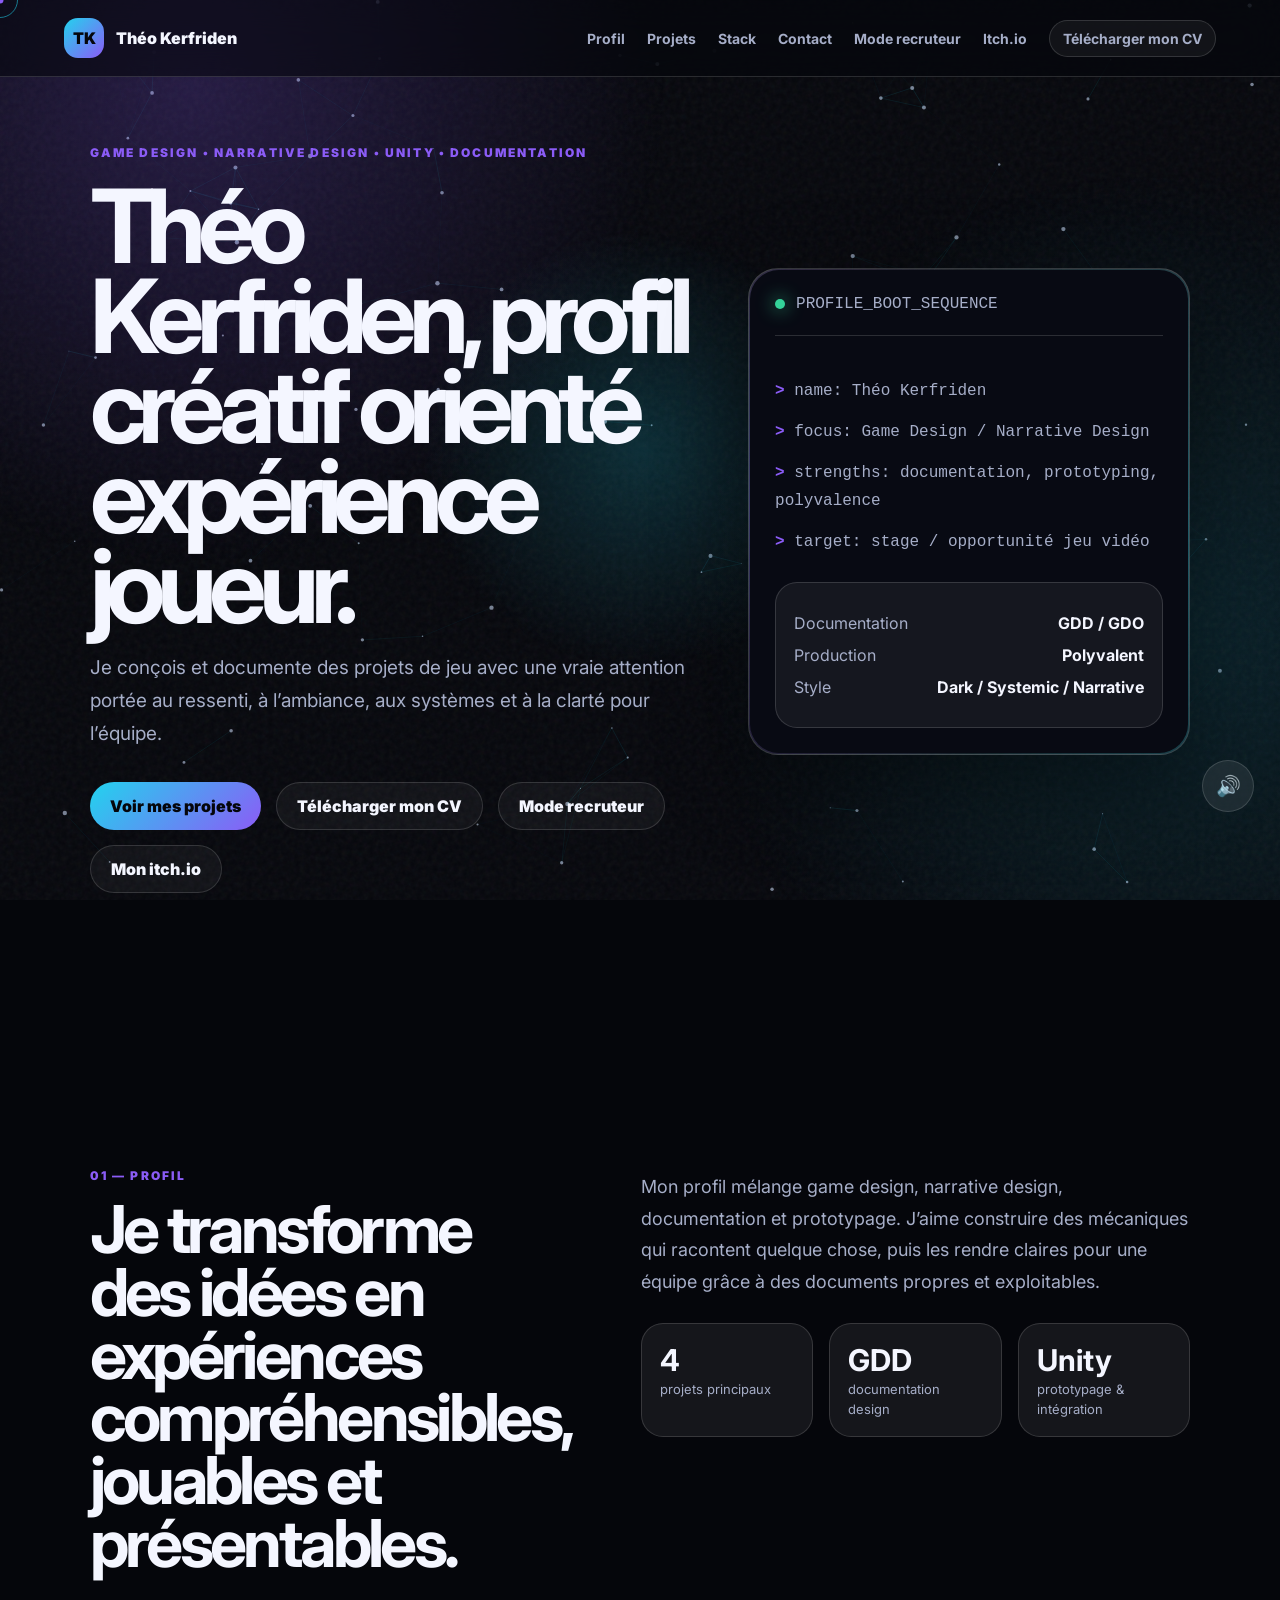
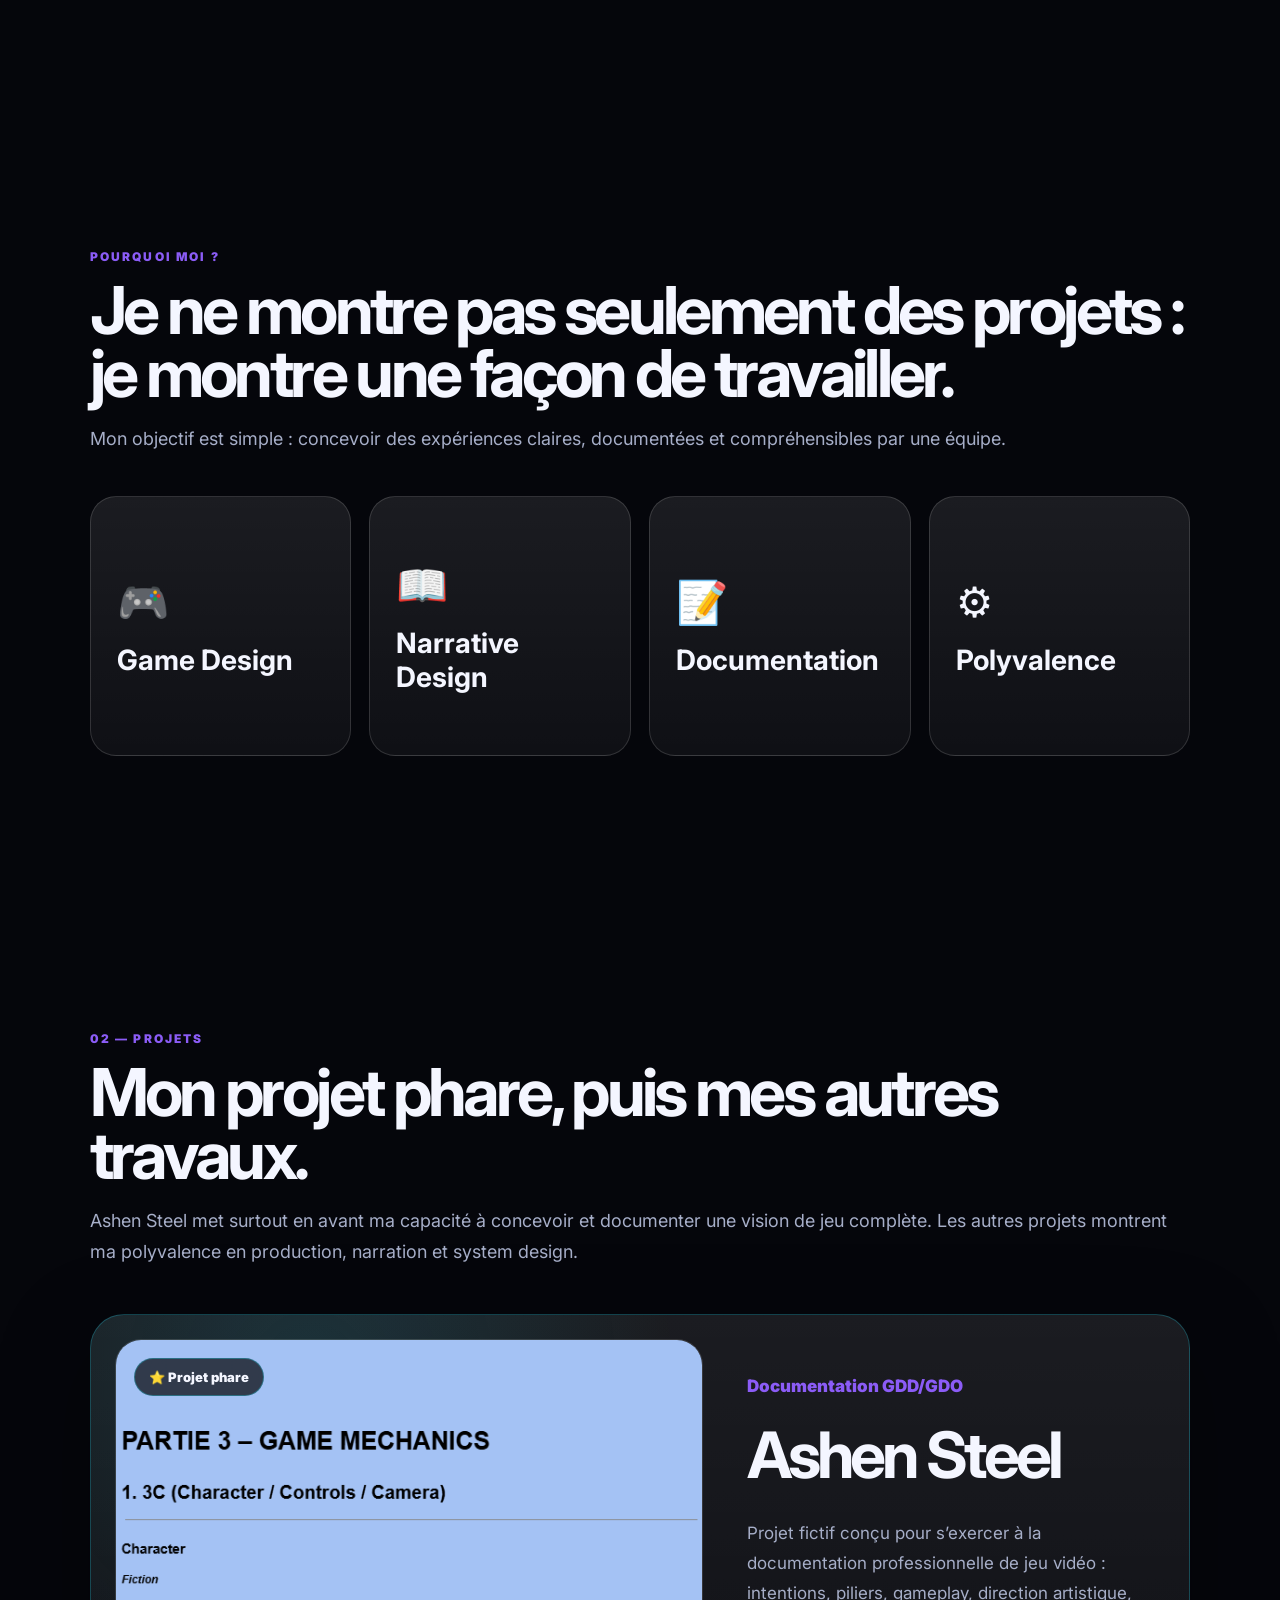
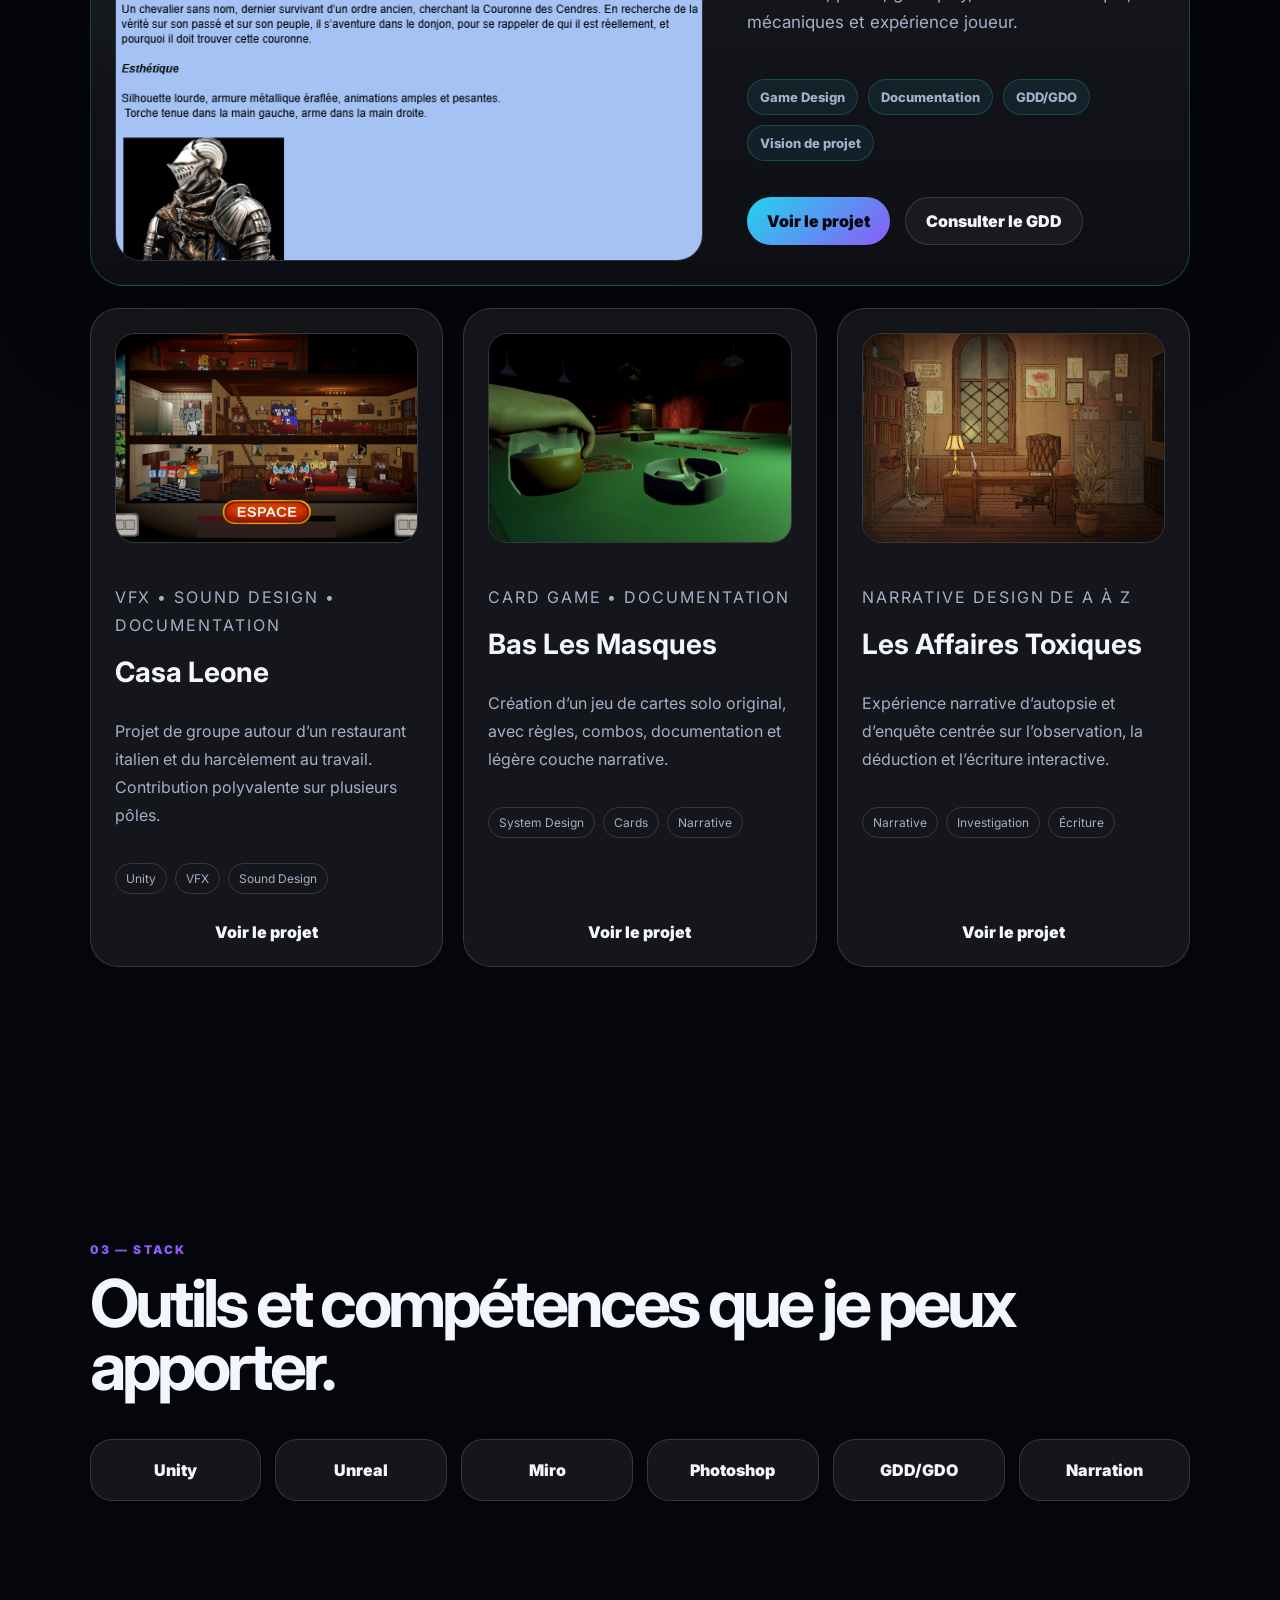
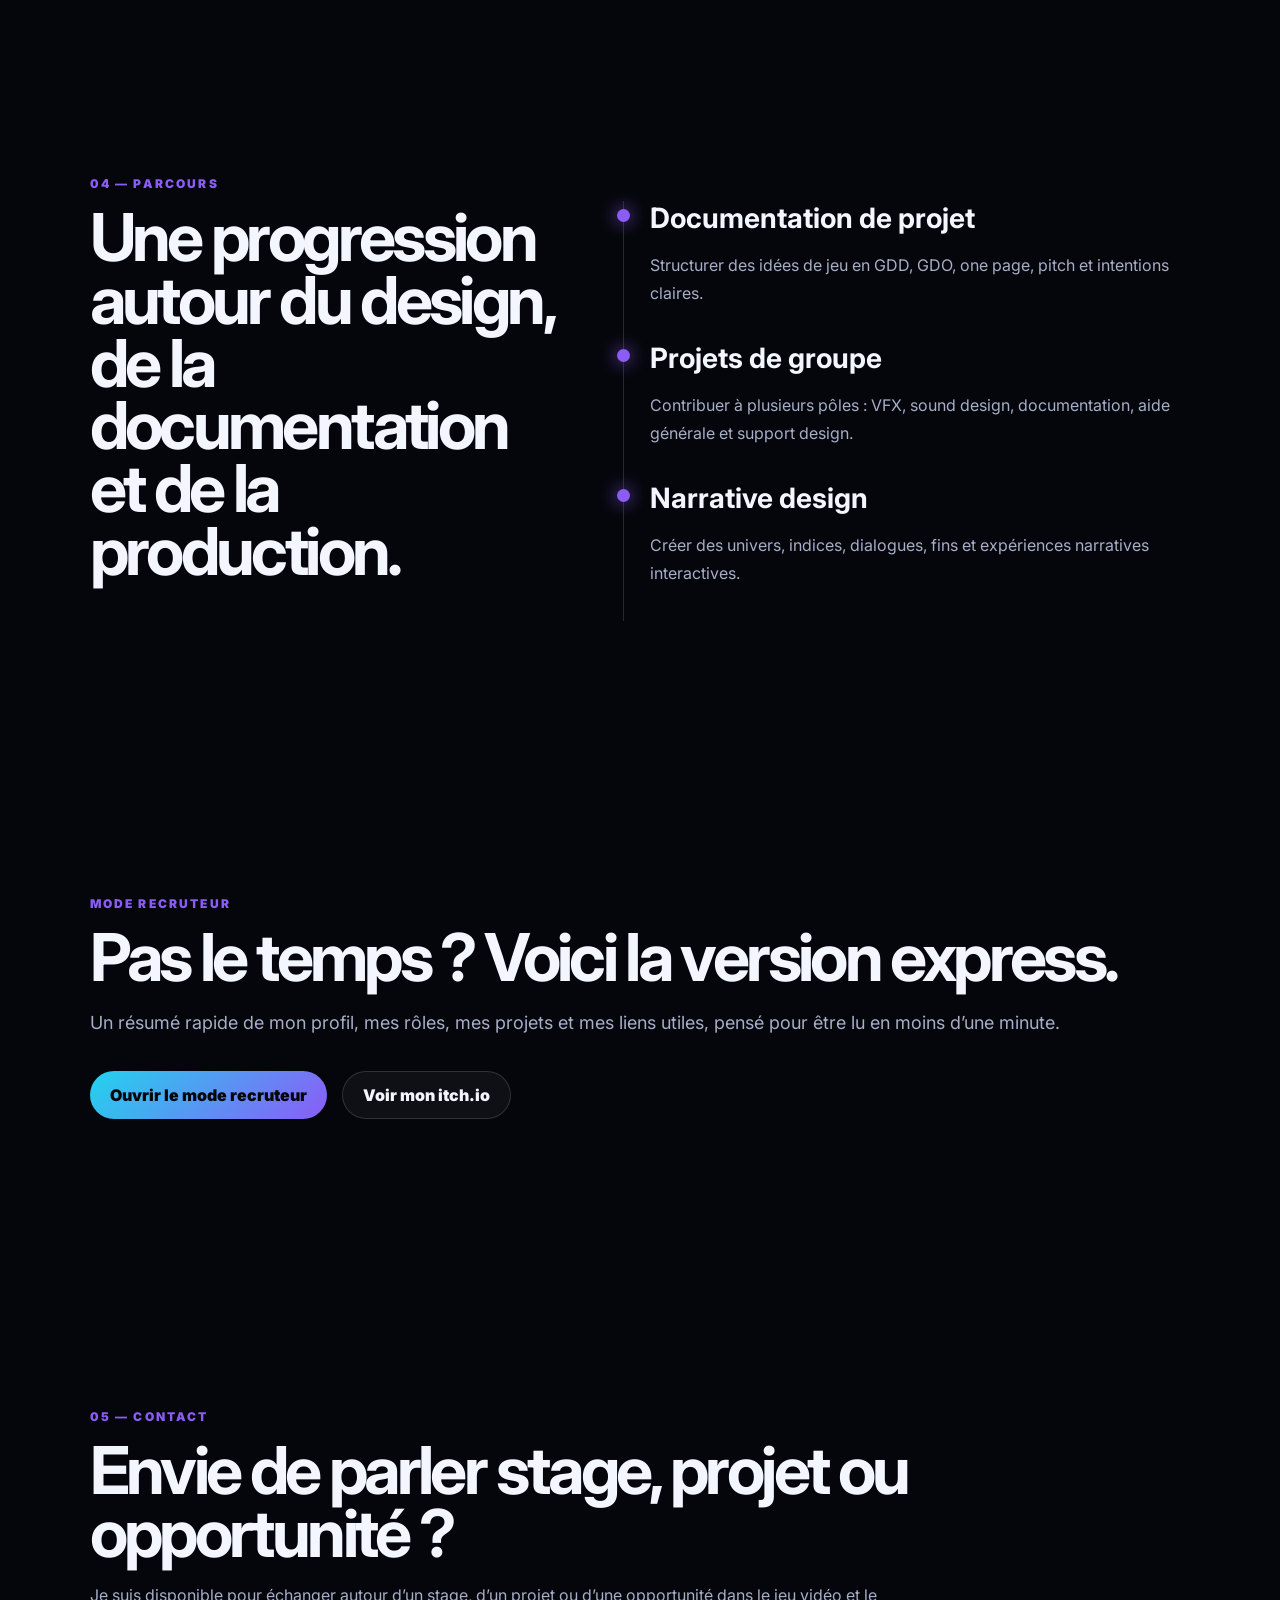
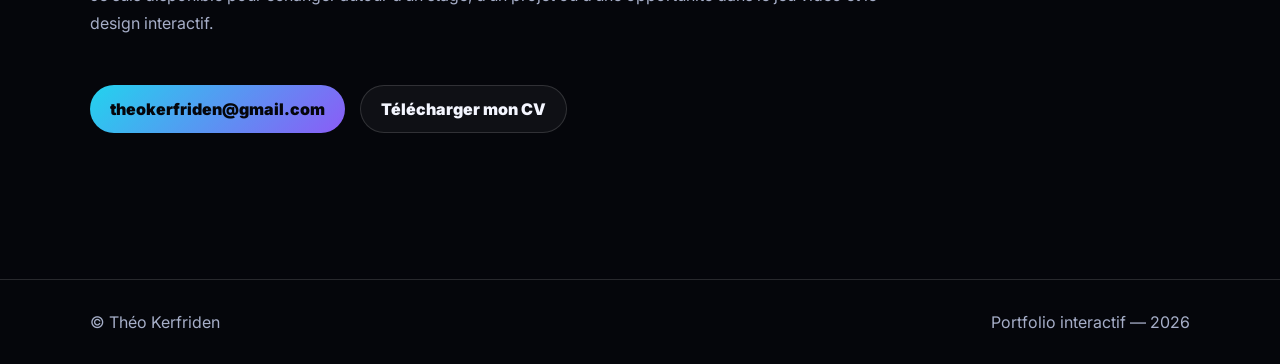
==== commit 3282feaf: "Update index.html" ====
--- a/index.html
+++ b/index.html
@@ -3,65 +3,224 @@
 <head>
   <meta charset="UTF-8"/>
   <meta name="viewport" content="width=device-width, initial-scale=1.0"/>
-  <title>Mode recruteur — Théo Kerfriden</title>
+  <title>Théo Kerfriden — Portfolio Game Design</title>
   <link rel="stylesheet" href="style.css"/>
 </head>
 <body>
+  <div class="boot-overlay">
+    <div class="boot-box">
+      <p class="boot-line">BOOTING PORTFOLIO...</p>
+      <p class="boot-line">Loading projects...</p>
+      <p class="boot-line">Loading documentation...</p>
+      <p class="boot-line">Loading game design...</p>
+      <h2>THÉO KERFRIDEN</h2>
+    </div>
+  </div>
   <canvas id="bg"></canvas><div class="noise"></div><div class="glow"></div>
   <div class="cursor-dot"></div><div class="cursor-ring"></div>
   <header class="navbar">
-    <a class="brand" href="index.html"><span class="brand-mark">TK</span><span>Théo Kerfriden</span></a>
+    <a class="brand" href="#top"><span class="brand-mark">TK</span><span>Théo Kerfriden</span></a>
     <nav>
-      <a href="index.html#about">Profil</a>
-      <a href="index.html#projects">Projets</a>
+      <a href="#about">Profil</a>
+      <a href="#projects">Projets</a>
+      <a href="index.html#stack">Stack</a>
+      <a href="#contact">Contact</a>
+      <a href="recruiter.html">Mode recruteur</a>
       <a href="https://dearpico.itch.io" target="_blank" rel="noopener">Itch.io</a>
       <a class="cv-pill magnetic" href="https://dearpico.github.io/portfolio/cv-theo-kerfriden.pdf" download="CV-Theo-Kerfriden.pdf" data-cv-download>Télécharger mon CV</a>
     </nav>
   </header>
   <main>
-<section class="section recruiter-page">
-  <div class="reveal">
-    <a class="back" href="index.html">← Retour au portfolio</a>
-    <p class="eyebrow">Recruiter Mode</p>
-    <h1>Théo Kerfriden en 60 secondes.</h1>
-    <p class="hero-text">Profil game/narrative design, documentation et production polyvalente. Objectif : stage ou opportunité dans le jeu vidéo / design interactif.</p>
+<section id="top" class="hero section">
+  <div class="reveal">
+    <p class="eyebrow">Game Design • Narrative Design • Unity • Documentation</p>
+    <h1>Théo Kerfriden, profil créatif orienté expérience joueur.</h1>
+    <p class="hero-text">Je conçois et documente des projets de jeu avec une vraie attention portée au ressenti, à l’ambiance, aux systèmes et à la clarté pour l’équipe.</p>
     <div class="actions">
-      <a class="btn primary magnetic" href="https://dearpico.github.io/portfolio/cv-theo-kerfriden.pdf" download="CV-Theo-Kerfriden.pdf" data-cv-download>Télécharger mon CV</a>
-      <a class="btn ghost magnetic" href="https://dearpico.itch.io" target="_blank" rel="noopener">Itch.io</a>
-      <a class="btn ghost magnetic" href="mailto:theokerfriden@gmail.com">Mail</a>
-    </div>
-  </div>
-
-  <div class="recruiter-grid reveal">
-    <div class="info-box">
-      <p class="eyebrow">Ce que je sais faire</p>
-      <ul class="list">
-        <li>Game design et documentation GDD/GDO</li>
-        <li>Narrative design : univers, dialogues, indices, fins</li>
-        <li>Unity : intégration, VFX, sound design, support projet</li>
-        <li>Création de systèmes de jeu clairs et documentés</li>
-      </ul>
-    </div>
-    <div class="info-box">
-      <p class="eyebrow">Projets clés</p>
-      <ul class="list">
-        <li><strong>Ashen Steel</strong> — documentation GDD/GDO</li>
-        <li><strong>Casa Leone</strong> — VFX, sound design, documentation, aide générale</li>
-        <li><strong>Les Affaires Toxiques</strong> — narrative design de A à Z</li>
-        <li><strong>Bas Les Masques</strong> — jeu de cartes original + documentation</li>
-      </ul>
-    </div>
-  </div>
-
-  <div class="mini-projects reveal">
-    <a class="mini-card" href="projects/casa-leone.html"><img src="assets/casa-leone-real.png"><span>Casa Leone</span></a>
-    <a class="mini-card" href="projects/ashen-steel.html"><img src="assets/ashen-steel-real.png"><span>Ashen Steel</span></a>
-    <a class="mini-card" href="projects/bas-les-masques.html"><img src="assets/bas-les-masques-real.png"><span>Bas Les Masques</span></a>
-    <a class="mini-card" href="projects/affaires-toxiques.html"><img src="assets/affaires-toxiques-real.png"><span>Les Affaires Toxiques</span></a>
+      <a class="btn primary magnetic" href="#projects">Voir mes projets</a>
+      <a class="btn ghost magnetic" href="https://dearpico.github.io/portfolio/cv-theo-kerfriden.pdf" download="CV-Theo-Kerfriden.pdf" data-cv-download>Télécharger mon CV</a>
+      <a class="btn ghost magnetic" href="recruiter.html">Mode recruteur</a>
+      <a class="btn ghost magnetic" href="https://dearpico.itch.io" target="_blank" rel="noopener">Mon itch.io</a>
+    </div>
+  </div>
+  <aside class="hero-panel reveal">
+    <div class="panel-content">
+      <div class="panel-head"><span class="status"></span><span>PROFILE_BOOT_SEQUENCE</span></div>
+      <div class="terminal">
+        <p><b>&gt;</b> name: Théo Kerfriden</p>
+        <p><b>&gt;</b> focus: Game Design / Narrative Design</p>
+        <p><b>&gt;</b> strengths: documentation, prototyping, polyvalence</p>
+        <p><b>&gt;</b> target: stage / opportunité jeu vidéo</p>
+      </div>
+      <div class="xp-card">
+        <div class="xp-row"><span>Documentation</span><strong>GDD / GDO</strong></div>
+        <div class="xp-row"><span>Production</span><strong>Polyvalent</strong></div>
+        <div class="xp-row"><span>Style</span><strong>Dark / Systemic / Narrative</strong></div>
+      </div>
+    </div>
+  </aside>
+</section>
+
+<section id="about" class="section split">
+  <div class="reveal">
+    <p class="eyebrow">01 — Profil</p>
+    <h2>Je transforme des idées en expériences compréhensibles, jouables et présentables.</h2>
+  </div>
+  <div class="reveal">
+    <p class="lead">Mon profil mélange game design, narrative design, documentation et prototypage. J’aime construire des mécaniques qui racontent quelque chose, puis les rendre claires pour une équipe grâce à des documents propres et exploitables.</p>
+    <div class="stat-grid">
+      <div class="stat"><strong>4</strong><span>projets principaux</span></div>
+      <div class="stat"><strong>GDD</strong><span>documentation design</span></div>
+      <div class="stat"><strong>Unity</strong><span>prototypage & intégration</span></div>
+    </div>
+  </div>
+</section>
+
+
+<section id="why-me" class="section">
+  <div class="reveal">
+    <p class="eyebrow">Pourquoi moi ?</p>
+    <h2>Je ne montre pas seulement des projets : je montre une façon de travailler.</h2>
+    <p class="lead">Mon objectif est simple : concevoir des expériences claires, documentées et compréhensibles par une équipe.</p>
+  </div>
+
+  <div class="why-grid">
+    <article class="why-card reveal">
+      <div class="why-front"><span>🎮</span><h3>Game Design</h3></div>
+      <div class="why-back"><p>J’aime créer des mécaniques qui ont une intention claire et qui produisent une émotion chez le joueur.</p></div>
+    </article>
+
+    <article class="why-card reveal">
+      <div class="why-front"><span>📖</span><h3>Narrative Design</h3></div>
+      <div class="why-back"><p>Je construis des univers, des dialogues et des indices qui accompagnent naturellement la progression du joueur.</p></div>
+    </article>
+
+    <article class="why-card reveal">
+      <div class="why-front"><span>📝</span><h3>Documentation</h3></div>
+      <div class="why-back"><p>Une bonne idée doit pouvoir être comprise par toute une équipe. C’est pour ça que j’accorde beaucoup d’importance aux GDD, GDO et documents clairs.</p></div>
+    </article>
+
+    <article class="why-card reveal">
+      <div class="why-front"><span>⚙️</span><h3>Polyvalence</h3></div>
+      <div class="why-back"><p>Selon les besoins du projet, je peux aider en game design, narrative design, VFX, sound design, documentation ou support général.</p></div>
+    </article>
+  </div>
+</section>
+
+
+<section id="projects" class="section">
+  <div class="reveal">
+    <p class="eyebrow">02 — Projets</p>
+    <h2>Mon projet phare, puis mes autres travaux.</h2>
+    <p class="lead">Ashen Steel met surtout en avant ma capacité à concevoir et documenter une vision de jeu complète. Les autres projets montrent ma polyvalence en production, narration et system design.</p>
+  </div>
+
+  <div class="featured-project reveal">
+    <div class="featured-img">
+      <img src="assets/ashen-steel-real.png" alt="Aperçu Ashen Steel">
+      <span class="featured-badge">⭐ Projet phare</span>
+    </div>
+    <div class="featured-content">
+      <p class="project-role">Documentation GDD/GDO</p>
+      <h3>Ashen Steel</h3>
+      <p>Projet fictif conçu pour s’exercer à la documentation professionnelle de jeu vidéo : intentions, piliers, gameplay, direction artistique, mécaniques et expérience joueur.</p>
+      <div class="featured-skills">
+        <span>Game Design</span>
+        <span>Documentation</span>
+        <span>GDD/GDO</span>
+        <span>Vision de projet</span>
+      </div>
+      <div class="actions">
+        <a class="btn primary magnetic" href="projects/ashen-steel.html">Voir le projet</a>
+        <a class="btn ghost magnetic" href="https://docs.google.com/document/d/1rggPiXTcussLAZMah241ooL0kE-piE_yaTrPBLrkFco/edit?usp=sharing" target="_blank" rel="noopener">Consulter le GDD</a>
+      </div>
+    </div>
+  </div>
+
+  <div class="secondary-project-grid">
+    <a class="project-card tilt reveal" href="projects/casa-leone.html">
+      <img src="assets/casa-leone-real.png" alt="Aperçu Casa Leone">
+      <div class="project-card-body">
+        <p class="role">VFX • Sound Design • Documentation</p>
+        <h3>Casa Leone</h3>
+        <p>Projet de groupe autour d’un restaurant italien et du harcèlement au travail. Contribution polyvalente sur plusieurs pôles.</p>
+        <div class="tags"><span>Unity</span><span>VFX</span><span>Sound Design</span></div>
+        <span class="btn mini">Voir le projet</span>
+      </div>
+    </a>
+
+    <a class="project-card tilt reveal" href="projects/bas-les-masques.html">
+      <img src="assets/bas-les-masques-real.png" alt="Aperçu Bas Les Masques">
+      <div class="project-card-body">
+        <p class="role">Card Game • Documentation</p>
+        <h3>Bas Les Masques</h3>
+        <p>Création d’un jeu de cartes solo original, avec règles, combos, documentation et légère couche narrative.</p>
+        <div class="tags"><span>System Design</span><span>Cards</span><span>Narrative</span></div>
+        <span class="btn mini">Voir le projet</span>
+      </div>
+    </a>
+
+    <a class="project-card tilt reveal" href="projects/affaires-toxiques.html">
+      <img src="assets/affaires-toxiques-real.png" alt="Aperçu Les Affaires Toxiques">
+      <div class="project-card-body">
+        <p class="role">Narrative Design de A à Z</p>
+        <h3>Les Affaires Toxiques</h3>
+        <p>Expérience narrative d’autopsie et d’enquête centrée sur l’observation, la déduction et l’écriture interactive.</p>
+        <div class="tags"><span>Narrative</span><span>Investigation</span><span>Écriture</span></div>
+        <span class="btn mini">Voir le projet</span>
+      </div>
+    </a>
+  </div>
+</section>
+
+
+<section id="stack" class="section">
+  <div class="reveal">
+    <p class="eyebrow">03 — Stack</p>
+    <h2>Outils et compétences que je peux apporter.</h2>
+  </div>
+  <div class="stack-grid reveal">
+    <div class="stack-item">Unity</div><div class="stack-item">Unreal</div><div class="stack-item">Miro</div>
+    <div class="stack-item">Photoshop</div><div class="stack-item">GDD/GDO</div><div class="stack-item">Narration</div>
+  </div>
+</section>
+
+<section class="section split">
+  <div class="reveal">
+    <p class="eyebrow">04 — Parcours</p>
+    <h2>Une progression autour du design, de la documentation et de la production.</h2>
+  </div>
+  <div class="timeline reveal">
+    <div class="timeline-item"><h3>Documentation de projet</h3><p>Structurer des idées de jeu en GDD, GDO, one page, pitch et intentions claires.</p></div>
+    <div class="timeline-item"><h3>Projets de groupe</h3><p>Contribuer à plusieurs pôles : VFX, sound design, documentation, aide générale et support design.</p></div>
+    <div class="timeline-item"><h3>Narrative design</h3><p>Créer des univers, indices, dialogues, fins et expériences narratives interactives.</p></div>
+  </div>
+</section>
+
+
+<section id="recruiter-preview" class="section recruiter-preview">
+  <div class="reveal">
+    <p class="eyebrow">Mode recruteur</p>
+    <h2>Pas le temps ? Voici la version express.</h2>
+    <p class="lead">Un résumé rapide de mon profil, mes rôles, mes projets et mes liens utiles, pensé pour être lu en moins d’une minute.</p>
+    <div class="actions">
+      <a class="btn primary magnetic" href="recruiter.html">Ouvrir le mode recruteur</a>
+      <a class="btn ghost magnetic" href="https://dearpico.itch.io" target="_blank" rel="noopener">Voir mon itch.io</a>
+    </div>
+  </div>
+</section>
+
+<section id="contact" class="section contact reveal">
+  <p class="eyebrow">05 — Contact</p>
+  <h2>Envie de parler stage, projet ou opportunité ?</h2>
+  <p>Je suis disponible pour échanger autour d’un stage, d’un projet ou d’une opportunité dans le jeu vidéo et le design interactif.</p>
+  <div class="actions">
+    <a class="btn primary magnetic" href="mailto:theokerfriden@gmail.com">theokerfriden@gmail.com</a>
+    <a class="btn ghost magnetic" href="https://dearpico.github.io/portfolio/cv-theo-kerfriden.pdf" download="CV-Theo-Kerfriden.pdf" data-cv-download>Télécharger mon CV</a>
   </div>
 </section>
 </main>
-  <footer class="footer"><span>© Théo Kerfriden</span><span>Mode recruteur</span></footer>
+  <footer class="footer"><span>© Théo Kerfriden</span><span>Portfolio interactif — 2026</span></footer>
   <button class="to-top magnetic" aria-label="Remonter en haut">↑</button>
   <script src="script.js"></script>
 </body>
